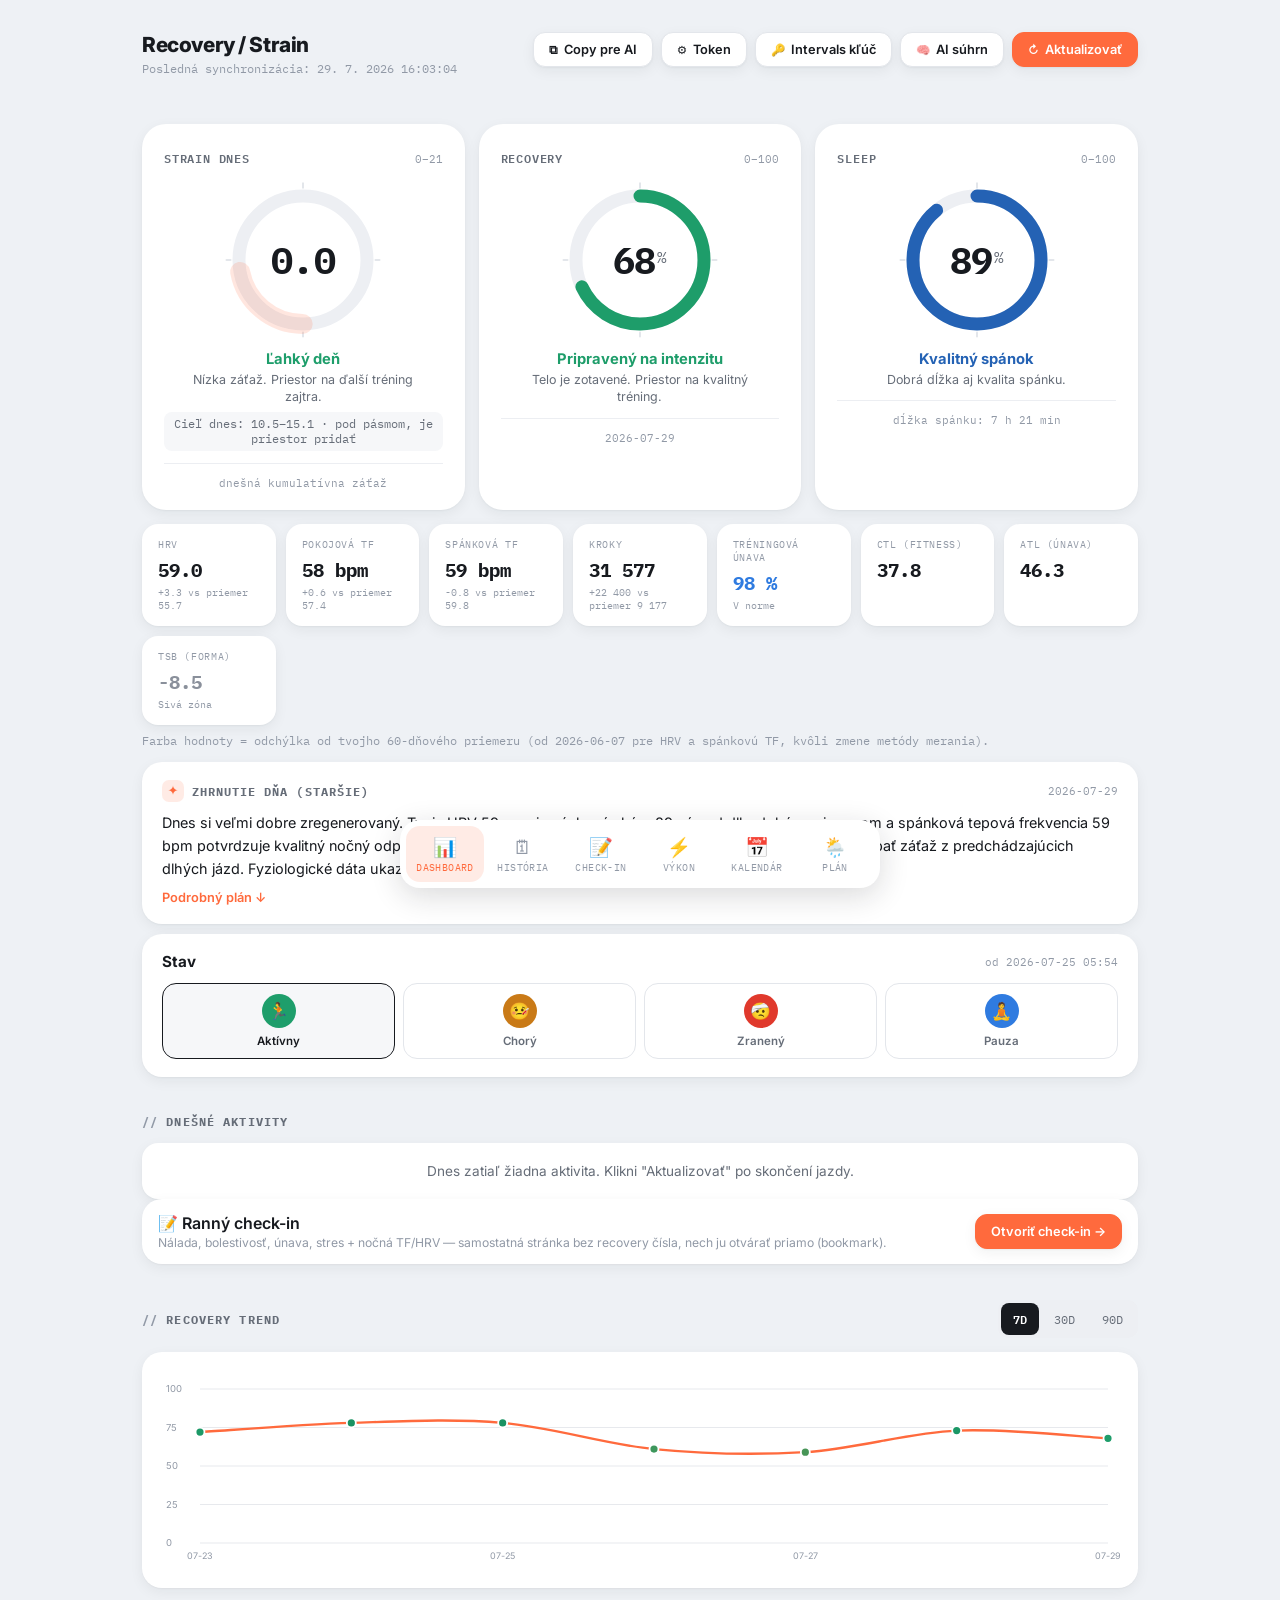
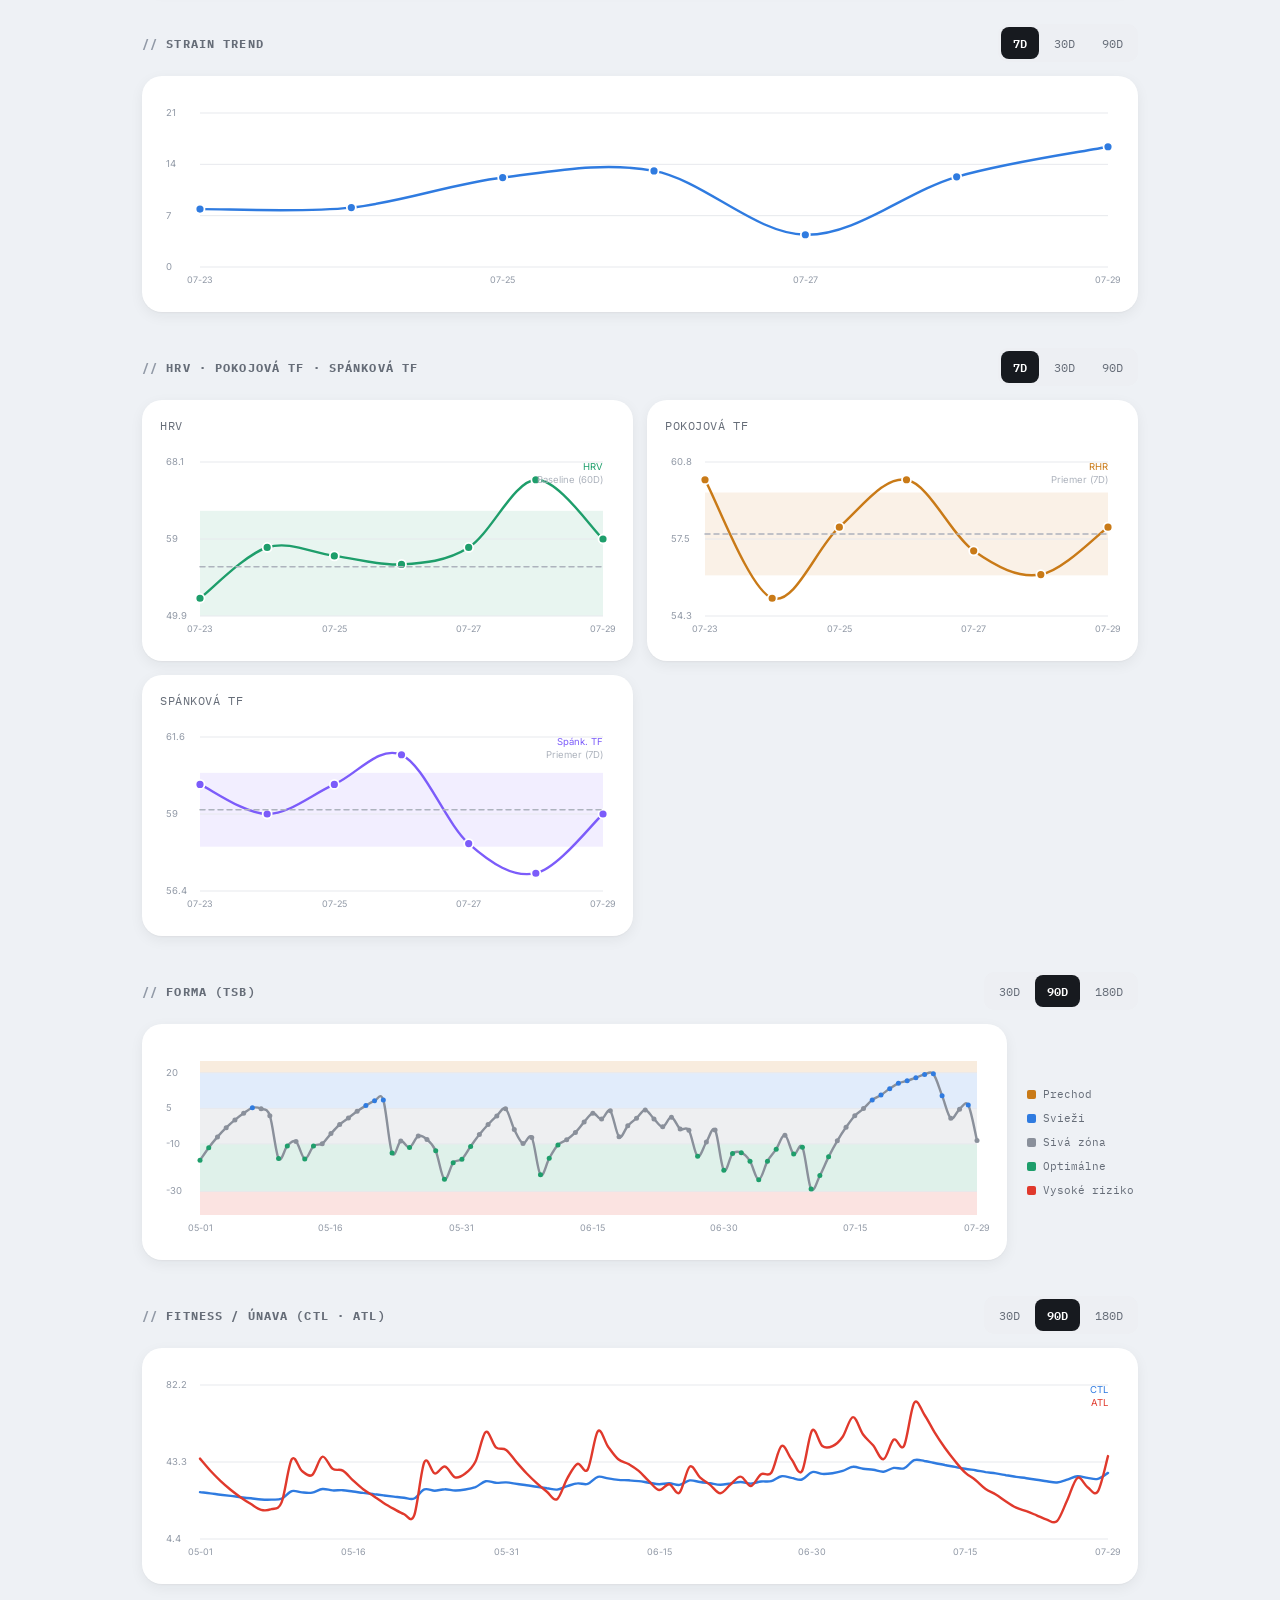
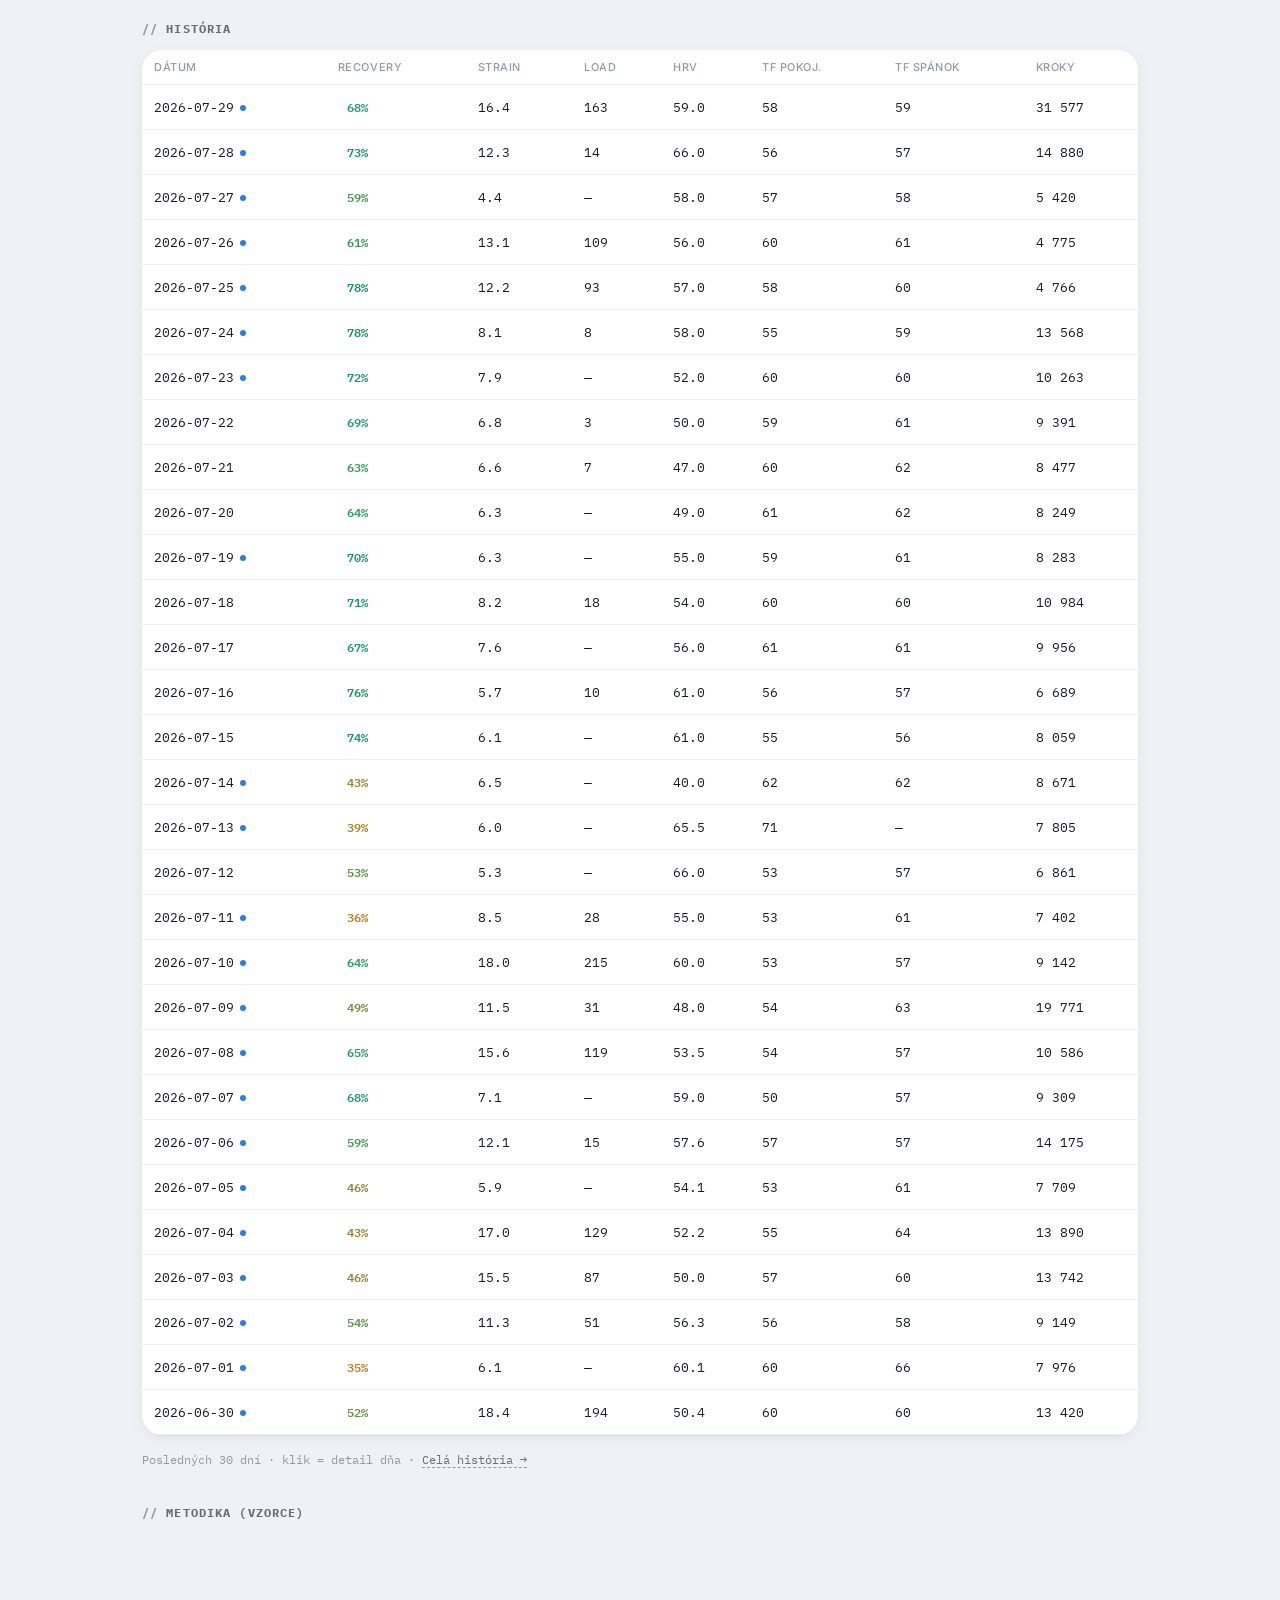
==== index.html @ 652d2eb9 "Add files via upload" ====
<!DOCTYPE html>
<html lang="sk">
<head>
<meta charset="UTF-8">
<meta name="viewport" content="width=device-width, initial-scale=1">
<title>Recovery / Strain — Adam</title>
<link rel="preconnect" href="https://fonts.googleapis.com">
<link rel="preconnect" href="https://fonts.gstatic.com" crossorigin>
<link href="https://fonts.googleapis.com/css2?family=IBM+Plex+Mono:wght@400;500;600;700&family=Inter:wght@400;500;600;700;800&display=swap" rel="stylesheet">
<link rel="stylesheet" href="style.css">
</head>
<body>
<div class="wrap">
  <div class="top-row">
    <div>
      <div class="brand">
        <h1>Recovery / Strain</h1>
      </div>
      <div class="sync-info" id="sync-info">načítavam…</div>
    </div>
    <div class="btn-group">
      <button class="btn" id="btn-copy-ai"><span class="btn-icon">⧉</span> Copy pre AI</button>
      <button class="btn" id="btn-token"><span class="btn-icon">⚙</span> Token</button>
      <button class="btn" id="btn-icu-key"><span class="btn-icon">🔑</span> Intervals kľúč</button>
      <button class="btn" id="btn-ai-summary"><span class="btn-icon">🧠</span> AI súhrn</button>
      <button class="btn primary" id="btn-refresh"><span class="btn-icon">↻</span> Aktualizovať</button>
    </div>
  </div>

  <div id="loading" class="loading">načítavam dáta…</div>
  <div class="err" id="err"></div>

  <div id="app" style="display:none;">
    <div class="ring-row">
      <div class="ring-card">
        <div class="ring-card-top">
          <span class="ring-card-label">Strain dnes</span>
          <span class="ring-card-scale">0–21</span>
        </div>
        <div class="ring-wrap">
          <svg id="gauge-strain" class="ring-svg"></svg>
          <div class="ring-center"><span class="ring-value" id="strain-val">—</span></div>
        </div>
        <div class="ring-verdict" id="strain-verdict"></div>
        <div class="ring-detail" id="strain-detail"></div>
        <div class="ring-target" id="strain-target"></div>
        <div class="ring-date">dnešná kumulatívna záťaž</div>
      </div>

      <div class="ring-card">
        <div class="ring-card-top">
          <span class="ring-card-label">Recovery</span>
          <span class="ring-card-scale">0–100</span>
        </div>
        <div class="ring-wrap">
          <svg id="gauge-recovery" class="ring-svg"></svg>
          <div class="ring-center"><div class="ring-number"><span class="ring-value" id="recovery-pct">—</span><span class="ring-unit">%</span></div></div>
        </div>
        <div class="ring-verdict" id="recovery-verdict"></div>
        <div class="ring-detail" id="recovery-detail"></div>
        <div class="ring-date" id="recovery-date"></div>
      </div>

      <div class="ring-card">
        <div class="ring-card-top">
          <span class="ring-card-label">Sleep</span>
          <span class="ring-card-scale">0–100</span>
        </div>
        <div class="ring-wrap">
          <svg id="gauge-sleep" class="ring-svg"></svg>
          <div class="ring-center"><div class="ring-number"><span class="ring-value" id="sleep-pct">—</span><span class="ring-unit">%</span></div></div>
        </div>
        <div class="ring-verdict" id="sleep-verdict"></div>
        <div class="ring-detail" id="sleep-detail"></div>
        <div class="ring-date" id="sleep-date"></div>
      </div>
    </div>

    <div class="metrics-row" id="metrics-row"></div>
    <div class="history-count" id="baseline-note">Farba hodnoty = odchýlka od tvojho 60-dňového priemeru (od {NEW_METHOD_CUTOFF} pre HRV a spánkovú TF, kvôli zmene metódy merania).</div>

    <div class="status-banner" id="status-banner" style="display:none;"></div>

    <div class="ai-card" id="ai-card">
      <div class="ai-card-head">
        <span class="ai-card-icon">✦</span>
        <span class="ai-card-title" id="ai-card-title">Zhrnutie dňa</span>
        <span class="ai-card-date" id="ai-card-date"></span>
      </div>
      <div class="ai-card-text" id="ai-card-text">Zatiaľ nevygenerované. Klikni "🧠 AI súhrn" hore, alebo počkaj na ranný cron beh.</div>
      <button class="ai-plan-toggle" id="ai-plan-toggle" style="display:none;">Podrobný plán ↓</button>
      <div class="ai-plan-text" id="ai-plan-text" style="display:none;"></div>
    </div>

    <div class="status-card">
      <div class="status-card-head">
        <span class="status-card-title">Stav</span>
        <span class="status-card-note" id="status-card-note"></span>
      </div>
      <div class="status-options">
        <button class="status-opt" data-status="active"><span class="status-opt-icon" style="background:var(--good);">🏃</span><span class="status-opt-label">Aktívny</span></button>
        <button class="status-opt" data-status="sick"><span class="status-opt-icon" style="background:var(--warn);">🤒</span><span class="status-opt-label">Chorý</span></button>
        <button class="status-opt" data-status="injured"><span class="status-opt-icon" style="background:var(--bad);">🤕</span><span class="status-opt-label">Zranený</span></button>
        <button class="status-opt" data-status="break"><span class="status-opt-icon" style="background:var(--data);">🧘</span><span class="status-opt-label">Pauza</span></button>
      </div>
    </div>

    <div class="section-head">
      <div class="section-title">Dnešné aktivity</div>
    </div>
    <div class="activity-list" id="activity-list"></div>

    <div class="chart-card" style="padding:14px 16px;display:flex;align-items:center;justify-content:space-between;gap:10px;flex-wrap:wrap;">
      <div>
        <div style="font-weight:600;margin-bottom:2px;">📝 Ranný check-in</div>
        <div style="color:var(--text-faint);font-size:0.76rem;">Nálada, bolestivosť, únava, stres + nočná TF/HRV — samostatná stránka bez recovery čísla, nech ju otvárať priamo (bookmark).</div>
      </div>
      <a class="btn primary" href="checkin.html">Otvoriť check-in →</a>
    </div>

    <div class="section-head">
      <div class="section-title">Recovery trend</div>
      <div class="chart-tabs">
        <button class="tab-btn active" data-chart="recovery" data-range="7">7D</button>
        <button class="tab-btn" data-chart="recovery" data-range="30">30D</button>
        <button class="tab-btn" data-chart="recovery" data-range="90">90D</button>
      </div>
    </div>
    <div class="chart-card"><svg id="chart-recovery"></svg></div>

    <div class="section-head">
      <div class="section-title">Strain trend</div>
      <div class="chart-tabs">
        <button class="tab-btn active" data-chart="strain" data-range="7">7D</button>
        <button class="tab-btn" data-chart="strain" data-range="30">30D</button>
        <button class="tab-btn" data-chart="strain" data-range="90">90D</button>
      </div>
    </div>
    <div class="chart-card"><svg id="chart-strain"></svg></div>

    <div class="section-head">
      <div class="section-title">HRV · pokojová TF · spánková TF</div>
      <div class="chart-tabs">
        <button class="tab-btn active" data-chart="physio" data-range="7">7D</button>
        <button class="tab-btn" data-chart="physio" data-range="30">30D</button>
        <button class="tab-btn" data-chart="physio" data-range="90">90D</button>
      </div>
    </div>
    <div class="chart-grid">
      <div class="chart-card"><div class="chart-card-title">HRV</div><svg id="chart-hrv"></svg></div>
      <div class="chart-card"><div class="chart-card-title">Pokojová TF</div><svg id="chart-rhr"></svg></div>
      <div class="chart-card"><div class="chart-card-title">Spánková TF</div><svg id="chart-sleephr"></svg></div>
    </div>

    <div class="section-head">
      <div class="section-title">Forma (TSB)</div>
      <div class="chart-tabs">
        <button class="tab-btn" data-chart="forma" data-range="30">30D</button>
        <button class="tab-btn active" data-chart="forma" data-range="90">90D</button>
        <button class="tab-btn" data-chart="forma" data-range="180">180D</button>
      </div>
    </div>
    <div class="chart-with-legend">
      <div class="chart-card"><svg id="chart-forma"></svg></div>
      <div class="forma-legend" id="forma-legend"></div>
    </div>

    <div class="section-head">
      <div class="section-title">Fitness / Únava (CTL · ATL)</div>
      <div class="chart-tabs">
        <button class="tab-btn" data-chart="load" data-range="30">30D</button>
        <button class="tab-btn active" data-chart="load" data-range="90">90D</button>
        <button class="tab-btn" data-chart="load" data-range="180">180D</button>
      </div>
    </div>
    <div class="chart-card"><svg id="chart-load"></svg></div>

    <div class="section-head"><div class="section-title">História</div></div>
    <div class="chart-card" style="padding:0; overflow-x:auto;">
      <div class="table-scroll"><table id="history-table"></table></div>
    </div>
    <div id="history-note" style="color:var(--text-faint);font-size:0.72rem;font-family:var(--mono);margin-top:8px;">
      Posledných 30 dní · klik = detail dňa · <a class="nav-link" href="history.html">Celá história →</a>
    </div>

    <details class="methodology-wrap">
      <summary class="section-title" style="cursor:pointer;display:inline-block;margin:36px 0 14px;">Metodika (vzorce)</summary>
      <div class="methodology">
        <div class="m-block"><b>Recovery</b> — 60&nbsp;% fyziológia (HRV 30 · spánk. TF 15 · pokoj. TF 10 · spánok 5, z-skóre voči 60D priemeru) + 40&nbsp;% tréningová únava. Stred stupnice ≈ 63&nbsp;%.</div>
        <div class="m-block"><b>Tréningová únava</b> — Fatigue Score (Load posledných 14&nbsp;dní, T-1 a staršie, decay 0,70×/deň, Load<sup>1,12</sup>) ÷ kapacita (z CTL T-1). Stred pomeru = 1,0. Bez vlastného grafu, len vstup do Recovery.</div>
        <div class="m-block"><b>Strain 0–21</b> — ak existuje CSV tepu (data/heart_rate_raw/): celodenný Banister TRIMP z minútového tepu (pod 143 bpm plochá sadzba, nad 143 bpm exponenciála), log škála. Bez CSV (staršie dni): Intervals.icu Load + kroky.</div>
        <div class="m-block" style="color:var(--text-faint);font-size:0.76rem;">HR-based Strain (heart-strain.js): HRrest 60 · HRmax 200 · hranica Z1/Z2 143 bpm · TRIMP b=1,92 · SUBZONE_RATE 0,045/min. Vzorce/konštanty pozri priamo v súbore.</div>
        <div class="m-block"><b>Cieľové pásmo Strain</b> — stred <code>2,5 + (Recovery/100)×15 + clamp((CTL−35)×0,045; −1,5; +1,5)</code>, orezané na 1,5–19,5, šírka ±2,3.</div>
        <div class="m-block"><b>Sleep 0–100</b> — Intervals.icu sleepScore.</div>
        <div class="m-block"><b>Forma (TSB)</b> — dnešné CTL−ATL. Zóny: &gt;20 prechod · 5–20 svieži · −10–5 sivá · −30–−10 optimálne · &lt;−30 riziko.</div>
        <div class="m-block" style="color:var(--text-faint);font-size:0.76rem;">HR zóny (Z1–Z5) sú len info v detaile aktivity, do Strain nevstupujú.</div>
      </div>
    </details>
  </div>
</div>


<div class="modal-backdrop" id="token-modal">
  <div class="modal">
    <h3>GitHub token</h3>
    <p>
      Fine-grained token, prístup len na tento repozitár, oprávnenie <b>Contents: Read and write</b>.
      GitHub → Settings → Developer settings → Fine-grained tokens. Ukladá sa len lokálne v prehliadači.
    </p>
    <input type="password" id="token-input" placeholder="github_pat_xxxxxxxx">
    <div class="modal-actions">
      <button class="cancel" id="token-cancel">Zrušiť</button>
      <button class="save" id="token-save">Uložiť</button>
    </div>
  </div>
</div>

<div class="modal-backdrop" id="icu-key-modal">
  <div class="modal">
    <h3>Intervals.icu API key</h3>
    <p>Nájdeš na intervals.icu → Settings → Developer Settings. Ukladá sa len v tomto prehliadači.</p>
    <input type="password" id="icu-key-input" placeholder="tvoj Intervals.icu API key">
    <div class="modal-actions">
      <button class="cancel" id="icu-key-cancel">Zrušiť</button>
      <button class="save" id="icu-key-save">Uložiť</button>
    </div>
  </div>
</div>

<div class="modal-backdrop" id="day-modal">
  <div class="modal" id="day-modal-content" style="max-width:520px;max-height:80vh;overflow-y:auto;">
    <!-- vyplnene dynamicky cez JS -->
  </div>
</div>

<div class="modal-backdrop" id="activity-modal">
  <div class="modal" id="activity-modal-content" style="max-width:480px;max-height:80vh;overflow-y:auto;">
    <!-- vyplnene dynamicky cez JS -->
  </div>
</div>

<nav class="bottom-nav">
  <a href="index.html" class="active"><span class="bn-icon">📊</span>Dashboard</a>
  <a href="history.html"><span class="bn-icon">🗓</span>História</a>
  <a href="checkin.html"><span class="bn-icon">📝</span>Check-in</a>
  <a href="power.html"><span class="bn-icon">⚡</span>Výkon</a>
  <a href="calendar.html"><span class="bn-icon">📅</span>Kalendár</a>
  <a href="plan.html"><span class="bn-icon">🌦️</span>Plán</a>
</nav>

<script src="app-common.js"></script>
<script>
const REPO_OWNER = 'xsklencik';
const REPO_NAME = 'recovery';
const WORKFLOW_FILE = 'sync.yml';
const AI_WORKFLOW_FILE = 'ai-summary.yml';

document.getElementById('baseline-note').textContent =
  'Farba hodnoty = odchýlka od tvojho 60-dňového priemeru (od ' + NEW_METHOD_CUTOFF + ' pre HRV a spánkovú TF, kvôli zmene metódy merania).';

// ---------- GitHub token modal ----------
function getToken(){ return localStorage.getItem('gh_pat') || ''; }
function setToken(t){ localStorage.setItem('gh_pat', t); }

document.getElementById('btn-token').addEventListener('click', ()=>{
  document.getElementById('token-input').value = getToken();
  document.getElementById('token-modal').classList.add('show');
});
document.getElementById('token-cancel').addEventListener('click', ()=>{
  document.getElementById('token-modal').classList.remove('show');
});
document.getElementById('token-save').addEventListener('click', ()=>{
  setToken(document.getElementById('token-input').value.trim());
  document.getElementById('token-modal').classList.remove('show');
});

// ---------- Intervals.icu API key modal ----------
document.getElementById('btn-icu-key').addEventListener('click', ()=>{
  document.getElementById('icu-key-input').value = getIcuApiKey();
  document.getElementById('icu-key-modal').classList.add('show');
});
document.getElementById('icu-key-cancel').addEventListener('click', ()=>{
  document.getElementById('icu-key-modal').classList.remove('show');
});
document.getElementById('icu-key-save').addEventListener('click', ()=>{
  setIcuApiKey(document.getElementById('icu-key-input').value.trim());
  document.getElementById('icu-key-modal').classList.remove('show');
});

// ---------- Zápis nočnej TF / HRV(SDNN) / ranného check-inu ----------
// presunuté na samostatnú stránku checkin.html (pozri tlačidlo "Otvoriť check-in →" hore)

// ---------- Copy pre AI: zostaví kompletný kontext (7 dní + komentáre + odchýlky od baseline + fitness) ----------
function buildAiContext(){
  if(ALL_RESULTS.length===0) return 'Dáta ešte nie sú načítané.';

  const last7 = ALL_RESULTS.slice(-7);
  const today = ALL_RESULTS[ALL_RESULTS.length-1];

  function deviation(field, baselineKey){
    const bl = LATEST_BASELINE[baselineKey || field];
    if(!bl || today[field]==null) return null;
    const diff = today[field] - bl.mean;
    const z = diff / bl.std;
    return {mean: bl.mean, value: today[field], diff, z};
  }

  const lines = [];
  lines.push('# Kontext pre AI trénera — cyklistika');
  lines.push('');
  lines.push(`Dátum: ${today.date}`);
  lines.push('');

  lines.push('## Dnešný stav');
  lines.push(`- Mnou vypocitane Recovery: ${today.recovery!=null?today.recovery+'%':'—'} (${today.recovery!=null?verdictFor(today).label:'bez dát'})`);
  const todayTsbZone = today.tsb!=null ? formaZoneFor(today.tsb) : null;
  lines.push(`- CTL (Fitness): ${fmt(today.ctl,1)} · ATL (Únava): ${fmt(today.atl,1)} · TSB (Forma): ${today.tsb!=null?today.tsb.toFixed(1):'—'}${todayTsbZone?' ('+todayTsbZone.label+')':''}`);
  if(today.comments) lines.push(`- Komentár k dnešku: "${today.comments}"`);
  lines.push('');

  lines.push('## Odchýlky od 60-dňového baseline (dnes)');
  const hrvDev = deviation('hrv');
  const rhrDev = deviation('restingHR');
  const sleepHrDev = deviation('avgSleepingHR');
  if(hrvDev) lines.push(`- HRV: ${hrvDev.value.toFixed(1)} vs. baseline ${hrvDev.mean.toFixed(1)} (${hrvDev.diff>=0?'+':''}${hrvDev.diff.toFixed(1)}, z=${hrvDev.z.toFixed(2)})`);
  if(rhrDev) lines.push(`- Pokojová TF: ${Math.round(rhrDev.value)} vs. baseline ${rhrDev.mean.toFixed(1)} (${rhrDev.diff>=0?'+':''}${rhrDev.diff.toFixed(1)}, z=${rhrDev.z.toFixed(2)})`);
  if(sleepHrDev) lines.push(`- Spánková TF: ${Math.round(sleepHrDev.value)} vs. baseline ${sleepHrDev.mean.toFixed(1)} (${sleepHrDev.diff>=0?'+':''}${sleepHrDev.diff.toFixed(1)}, z=${sleepHrDev.z.toFixed(2)})`);
  if(!hrvDev && !rhrDev && !sleepHrDev) lines.push('- Nedostatok dát na výpočet odchýlok.');
  lines.push('');

  lines.push('## Posledných 7 dní — Recovery / Strain / HRV / RHR / komentár k dňu');
  last7.forEach(r=>{
    const s = STRAIN_BY_DATE.get(r.date);
    const commentPart = r.comments ? `, komentár: "${r.comments}"` : '';
    lines.push(`- ${r.date}: recovery ${r.recovery!=null?r.recovery+'%':'—'}, strain ${s!=null?s.toFixed(1):'0.0'}, HRV ${fmt(r.hrv,1)}, RHR ${fmt(r.restingHR,0)}, kroky ${r.steps!=null?r.steps:'—'}${commentPart}`);
  });
  lines.push('');

  lines.push('## Aktivity za posledných 7 dní');
  const sevenDaysAgo = last7[0].date;
  const recentActivities = ALL_ACTIVITIES.filter(a => a.date >= sevenDaysAgo);
  if(recentActivities.length===0){
    lines.push('- Žiadne zaznamenané aktivity.');
  } else {
    recentActivities.forEach(a=>{
      const mins = a.moving_time ? Math.round(a.moving_time/60) : null;
      const km = a.distance ? (a.distance/1000).toFixed(1) : null;
      const tags = parseTags(a.name, a.comments);
      lines.push(`- ${a.date} "${a.name||a.type}"${mins!=null?', '+mins+' min':''}${km?', '+km+' km':''}${a.icu_training_load!=null?', load '+Math.round(a.icu_training_load):''}${tags.length?', tagy: '+tags.join('/'):''}`);
    });
  }
  lines.push('');
  lines.push('---');
  lines.push('Na základe vyššie uvedených dát mi poraď, ako naplánovať najbližší tréning.');

  return lines.join('\n');
}

document.getElementById('btn-copy-ai').addEventListener('click', async ()=>{
  const btn = document.getElementById('btn-copy-ai');
  const text = buildAiContext();
  try{
    await navigator.clipboard.writeText(text);
    const original = btn.innerHTML;
    btn.innerHTML = '<span class="btn-icon">✓</span> Skopírované';
    setTimeout(()=>{ btn.innerHTML = original; }, 2000);
  }catch(e){
    const textarea = document.createElement('textarea');
    textarea.value = text;
    textarea.style.position = 'fixed';
    textarea.style.opacity = '0';
    document.body.appendChild(textarea);
    textarea.select();
    document.execCommand('copy');
    document.body.removeChild(textarea);
    const original = btn.innerHTML;
    btn.innerHTML = '<span class="btn-icon">✓</span> Skopírované';
    setTimeout(()=>{ btn.innerHTML = original; }, 2000);
  }
});

// ---------- Refresh button: trigger workflow_dispatch, poll, reload ----------
document.getElementById('btn-refresh').addEventListener('click', async ()=>{
  const btn = document.getElementById('btn-refresh');
  const token = getToken();
  if(!token){
    document.getElementById('token-modal').classList.add('show');
    return;
  }
  btn.disabled = true;
  btn.textContent = '⏳ Spúšťam sync…';
  document.getElementById('err').textContent = '';
  try{
    const dispatchRes = await fetch(
      `https://api.github.com/repos/${REPO_OWNER}/${REPO_NAME}/actions/workflows/${WORKFLOW_FILE}/dispatches`,
      {
        method: 'POST',
        headers: {
          'Authorization': `Bearer ${token}`,
          'Accept': 'application/vnd.github+json',
          'X-GitHub-Api-Version': '2022-11-28',
        },
        body: JSON.stringify({ ref: 'main', inputs: { days: '3' } }),
      }
    );
    if(!dispatchRes.ok){
      const txt = await dispatchRes.text();
      throw new Error(`GitHub API ${dispatchRes.status}: ${txt.slice(0,200)}`);
    }
    btn.textContent = '⏳ Čakám na dokončenie…';
    const before = await loadJson(SYNC_URL);
    const beforeTs = before && before.lastSync ? before.lastSync : null;
    let done = false;
    // GitHub Actions vie čakať v queue aj desiatky sekúnd pred štartom, plus sync.js beh
    // (Intervals.icu + git commit) + GitHub Pages potrebuje po pushi ešte prebuildnúť/rozšíriť
    // statický súbor, kým ho tento fetch reálne uvidí. 75 s bolo príliš málo - reálne to vie
    // trvať 2-4 min. Polling teraz beží až 4 minúty (30x po 8s).
    for(let i=0;i<30;i++){
      await new Promise(r=>setTimeout(r, 8000));
      const check = await loadJson(SYNC_URL);
      if(check && check.lastSync && check.lastSync !== beforeTs){
        done = true;
        break;
      }
      btn.textContent = `⏳ Čakám na dokončenie… (${(i+1)*8}s)`;
    }
    if(done){
      btn.textContent = '✅ Hotovo, načítavam…';
      await main();
    } else {
      btn.textContent = '⚠️ Ešte to beží, skús o minútu obnoviť stránku';
      setTimeout(()=>{ btn.textContent='🔄 Aktualizovať'; }, 6000);
    }
  }catch(err){
    document.getElementById('err').textContent = 'Chyba pri spúšťaní syncu: ' + err.message;
    btn.textContent = '🔄 Aktualizovať';
  }finally{
    btn.disabled = false;
    if(btn.textContent.includes('Hotovo')) btn.textContent = '🔄 Aktualizovať';
  }
});

// ---------- AI súhrn tlačidlo: rovnaký princíp ako refresh, len s force_ai:'true' ----------
// (sync.js bez tohto vynútenia AI súhrn cez deň už len raz vygeneruje a potom preskakuje,
// pozri NAVOD.md - toto tlačidlo je práve na to obísť pri manuálnom kliku).
// ---------- AI súhrn tlačidlo: teraz spúšťa SAMOSTATNÝ workflow (ai-summary.yml), nie celý sync.
// Rýchlejšie (nerobí Intervals.icu sync, len číta už-commitnuté dáta) a nezávislé od toho, ako
// často beží bežný sync. force:'true' obchádza "už dnes vygenerované" kontrolu v ai-summary.js.
document.getElementById('btn-ai-summary').addEventListener('click', async ()=>{
  const btn = document.getElementById('btn-ai-summary');
  const token = getToken();
  if(!token){
    document.getElementById('token-modal').classList.add('show');
    return;
  }
  const cardTitle = document.getElementById('ai-card-title');
  const cardDate = document.getElementById('ai-card-date');
  const cardText = document.getElementById('ai-card-text');
  btn.disabled = true;
  btn.textContent = '⏳ Generujem…';
  document.getElementById('err').textContent = '';
  cardTitle.textContent = 'Zhrnutie dňa';
  cardDate.textContent = '';
  cardText.textContent = '⏳ Spúšťam GitHub Actions beh…';
  try{
    const dispatchRes = await fetch(
      `https://api.github.com/repos/${REPO_OWNER}/${REPO_NAME}/actions/workflows/${AI_WORKFLOW_FILE}/dispatches`,
      {
        method: 'POST',
        headers: {
          'Authorization': `Bearer ${token}`,
          'Accept': 'application/vnd.github+json',
          'X-GitHub-Api-Version': '2022-11-28',
        },
        body: JSON.stringify({ ref: 'main', inputs: { force: 'true' } }),
      }
    );
    if(!dispatchRes.ok){
      const txt = await dispatchRes.text();
      throw new Error(`GitHub API ${dispatchRes.status}: ${txt.slice(0,200)}`);
    }
    // Beh je odoslaný - odtiaľto je vidieť priebeh PRIAMO v karte nižšie (nielen v texte tlačidla),
    // aby bolo jasné, že sa niečo deje, aj keby si medzitým odišiel od telefónu a vrátil sa neskôr.
    const before = await loadJson(AI_SUMMARY_URL);
    const beforeTs = before && before.generatedAt ? before.generatedAt : null;
    let done = false;
    // GitHub Actions queue + celý sync.js beh (nie len Gemini) + GitHub Pages propagácia po
    // pushi vie spolu trvať 2-4 min, nie len pár sekúnd - preto 30x po 8s (4 min).
    for(let i=0;i<30;i++){
      const elapsed = (i+1)*8;
      cardText.textContent = `⏳ Beh prebieha na GitHube (queue + sync + Gemini + GitHub Pages)… ${elapsed}s. Toto okno môžeš zavrieť, beh doběhne aj bez neho - stačí sa neskôr vrátiť a obnoviť stránku.`;
      btn.textContent = `⏳ ${elapsed}s…`;
      await new Promise(r=>setTimeout(r, 8000));
      const check = await loadJson(AI_SUMMARY_URL);
      if(check && check.generatedAt && check.generatedAt !== beforeTs){
        done = true;
        break;
      }
    }
    if(done){
      btn.textContent = '✅ Hotovo';
      await main();
      setTimeout(()=>{ btn.textContent='🧠 AI súhrn'; }, 2500);
    } else {
      btn.textContent = '🧠 AI súhrn';
      cardText.textContent = '⚠️ Súhrn sa po 4 min. neobjavil. GitHub → Actions → "sync.yml": chýba nový beh → skús Token (možno vypršal); beh existuje → pozri log "AI súhrn" pre presnú chybu.';
    }
  }catch(err){
    document.getElementById('err').textContent = 'Chyba pri generovaní AI súhrnu: ' + err.message;
    cardText.textContent = '⚠️ Chyba pri spúšťaní: ' + err.message;
    btn.textContent = '🧠 AI súhrn';
  }finally{
    btn.disabled = false;
  }
});

// ---------- Stav (Activity Status): zapisuje sa PRIAMO z prehliadača cez GitHub Contents API,
// bez potreby GitHub Actions behu - je to len jeden malý JSON súbor, žiadny sync netreba.
// sync.js si data/status.json pri ďalšom behu prečíta a pridá ako kontext do AI promptu. ----------
const STATUS_URL = 'data/status.json';

async function saveActivityStatus(status, token){
  const apiPath = 'data/status.json';
  const apiUrl = `https://api.github.com/repos/${REPO_OWNER}/${REPO_NAME}/contents/${apiPath}`;
  let sha = null;
  const getRes = await fetch(apiUrl + '?t=' + Date.now(), {
    headers: { 'Authorization': `Bearer ${token}`, 'Accept': 'application/vnd.github+json' },
  });
  if(getRes.ok){ const j = await getRes.json(); sha = j.sha; }
  const content = JSON.stringify({ status, updatedAt: new Date().toISOString() }, null, 1);
  const b64 = btoa(unescape(encodeURIComponent(content)));
  const putRes = await fetch(apiUrl, {
    method: 'PUT',
    headers: {
      'Authorization': `Bearer ${token}`, 'Accept': 'application/vnd.github+json',
      'X-GitHub-Api-Version': '2022-11-28',
    },
    body: JSON.stringify({ message: `Update activity status: ${status}`, content: b64, sha: sha || undefined, branch: 'main' }),
  });
  if(!putRes.ok){
    const txt = await putRes.text();
    throw new Error(`GitHub API ${putRes.status}: ${txt.slice(0,150)}`);
  }
}

function renderActivityStatus(s){
  const status = (s && s.status) || 'active';
  document.querySelectorAll('.status-opt').forEach(btn=>{
    btn.classList.toggle('active', btn.dataset.status === status);
  });
  const note = document.getElementById('status-card-note');
  note.textContent = (s && s.updatedAt) ? ('od ' + s.updatedAt.slice(0,16).replace('T',' ')) : 'predvolené';

  // Viditeľný banner pri hornej časti stránky, nielen skrytý kontext pre AI - "stav" má takto
  // reálny efekt na to, čo vidno na dashboarde, nielen na to, čo si AI text napíše.
  const banner = document.getElementById('status-banner');
  const bannerText = {
    sick: '🤒 Nastavený stav: Chorý' + (s && s.updatedAt ? ' (od ' + s.updatedAt.slice(0,10) + ')' : ''),
    injured: '🤕 Nastavený stav: Zranený' + (s && s.updatedAt ? ' (od ' + s.updatedAt.slice(0,10) + ')' : ''),
    break: '🧘 Nastavený stav: Pauza' + (s && s.updatedAt ? ' (od ' + s.updatedAt.slice(0,10) + ')' : ''),
  };
  if(bannerText[status]){
    banner.className = 'status-banner ' + status;
    banner.textContent = bannerText[status];
    banner.style.display = 'flex';
  } else {
    banner.style.display = 'none';
  }
}

document.querySelectorAll('.status-opt').forEach(btn=>{
  btn.addEventListener('click', async ()=>{
    const token = getToken();
    if(!token){
      document.getElementById('token-modal').classList.add('show');
      return;
    }
    const status = btn.dataset.status;
    document.querySelectorAll('.status-opt').forEach(b=>b.classList.remove('active'));
    btn.classList.add('active');
    const note = document.getElementById('status-card-note');
    note.textContent = 'ukladám…';
    try{
      await saveActivityStatus(status, token);
      note.textContent = 'uložené ✓';
    }catch(e){
      note.textContent = '⚠️ ' + e.message;
    }
  });
});

loadJson(STATUS_URL).then(renderActivityStatus);

// ---------- Main ----------
let ALL_RESULTS = [];
let ALL_ACTIVITIES = [];
let STRAIN_BY_DATE = new Map();
let LATEST_BASELINE = {};
let STEPS_BASELINE_BY_DATE = new Map();
let NOTES_BY_DATE_D = new Map(); // data/day_notes.json — zdieľané s Kalendárom/Históriou, pozri app-common.js

async function main(){
  const [history, daily, sync, actHistory, actDaily, aiSummary, dayNotes, hrStrainByDate] = await Promise.all([
    loadJson(HISTORY_URL), loadJson(DAILY_URL), loadJson(SYNC_URL),
    loadJson(ACT_HISTORY_URL), loadJson(ACT_DAILY_URL), loadJson(AI_SUMMARY_URL),
    loadJson(DAY_NOTES_URL), loadHrStrainMap()
  ]);

  if(!history && !daily){
    document.getElementById('loading').style.display='none';
    document.getElementById('err').textContent = 'Nepodarilo sa načítať dáta. Skontroluj či existujú súbory v data/.';
    return;
  }

  let recs = mergeById(history, daily);
  recs.sort((a,b)=> a.date < b.date ? -1 : 1);

  let activities = mergeById(actHistory, actDaily);
  activities.sort((a,b)=> (a.start_date_local||a.date) < (b.start_date_local||b.date) ? -1 : 1);
  ALL_ACTIVITIES = activities;
  NOTES_BY_DATE_D = new Map((dayNotes||[]).map(n=>[n.date, n]));

  if(sync && sync.lastSync){
    const d = new Date(sync.lastSync);
    document.getElementById('sync-info').textContent = 'Posledná synchronizácia: ' + d.toLocaleString('sk-SK');
  } else {
    document.getElementById('sync-info').textContent = 'Zatiaľ žiadny sync.';
  }

  document.getElementById('loading').style.display='none';

  const {results, strainByDate, latestBaseline, stepsBaselineByDate} = computeResults(recs, activities, hrStrainByDate);
  STRAIN_BY_DATE = strainByDate;
  LATEST_BASELINE = latestBaseline;
  STEPS_BASELINE_BY_DATE = stepsBaselineByDate;
  render(results, activities, aiSummary);
}

// AI súhrn dňa (Gemini, generovaný v sync.js) - textContent (nie innerHTML), takže nepotrebuje
// escapovanie. Karta je VŽDY viditeľná (predtým sa pri chýbajúcich dátach skrývala úplne, čo
// vyzeralo ako "nič sa nedeje" a nedalo sa poznať, či AI súhrn vôbec bol/nebol vygenerovaný) -
// namiesto skrývania teraz ukazuje jasný stav: nič zatiaľ / staršie / dnešné.
function renderAiSummary(aiSummary, todayDate){
  const title = document.getElementById('ai-card-title');
  const date = document.getElementById('ai-card-date');
  const text = document.getElementById('ai-card-text');
  const planToggle = document.getElementById('ai-plan-toggle');
  const planText = document.getElementById('ai-plan-text');
  if(!aiSummary || !aiSummary.summary){
    title.textContent = 'Zhrnutie dňa';
    date.textContent = '';
    text.textContent = 'Zatiaľ nevygenerované. Klikni "🧠 AI súhrn" alebo počkaj na ranný beh. Pretrváva → over GEMINI_API_KEY a log v GitHub Actions.';
    planToggle.style.display = 'none';
    planText.style.display = 'none';
    return;
  }
  const isStale = aiSummary.date !== todayDate;
  title.textContent = isStale ? 'Zhrnutie dňa (staršie)' : 'Zhrnutie dňa';
  date.textContent = aiSummary.date;
  text.textContent = aiSummary.summary;
  if(aiSummary.plan){
    planToggle.style.display = 'inline';
    planToggle.textContent = 'Podrobný plán ↓';
    planText.style.display = 'none';
    planText.textContent = aiSummary.plan;
  } else {
    planToggle.style.display = 'none';
    planText.style.display = 'none';
  }
}
document.getElementById('ai-plan-toggle').addEventListener('click', ()=>{
  const planText = document.getElementById('ai-plan-text');
  const toggle = document.getElementById('ai-plan-toggle');
  const showing = planText.style.display !== 'none';
  planText.style.display = showing ? 'none' : 'block';
  toggle.textContent = showing ? 'Podrobný plán ↓' : 'Skryť plán ↑';
});

function render(results, activities, aiSummary){
  ALL_RESULTS = results;
  document.getElementById('app').style.display='block';

  const withScore = results.filter(r=>r.recovery!==null);
  const today = withScore[withScore.length-1] || results[results.length-1];
  const v = verdictFor(today);

  document.getElementById('recovery-date').textContent = today.date;
  document.getElementById('recovery-verdict').textContent = v.label;
  document.getElementById('recovery-verdict').style.color = v.color;
  document.getElementById('recovery-detail').textContent = v.detail;

  animateRingNumber(document.getElementById('recovery-pct'), today.recovery, 0);
  renderRingGauge('gauge-recovery', today.recovery, 0, 100, v.color);

  const todayDate = todayISO();
  renderAiSummary(aiSummary, todayDate);
  const todayStrain = STRAIN_BY_DATE.has(todayDate) ? STRAIN_BY_DATE.get(todayDate) : 0;
  const sv = strainVerdict(todayStrain);
  animateRingNumber(document.getElementById('strain-val'), todayStrain, 1);
  document.getElementById('strain-verdict').textContent = sv.label;
  document.getElementById('strain-verdict').style.color = sv.color;
  document.getElementById('strain-detail').textContent = sv.detail;

  // Cieľové pásmo strain podľa dnešného Recovery (+ CTL) — pozri computeStrainTarget().
  const strainTarget = today.recovery!=null ? computeStrainTarget(today.recovery, today.ctl) : null;
  const strainTargetEl = document.getElementById('strain-target');
  const targetNote = strainTargetNote(todayStrain, strainTarget);
  strainTargetEl.textContent = targetNote || '';
  strainTargetEl.style.display = targetNote ? 'block' : 'none';
  renderRingGauge('gauge-strain', todayStrain, 0, 21, sv.color, {
    target: strainTarget,
    targetColor: PALETTE.accent + '2a',
  });

  // Sleep prstenec (Intervals.icu sleepScore, 0–100) — rovnaký vizuál a princíp ako Recovery.
  const sleepV = sleepVerdict(today.sleepScore);
  animateRingNumber(document.getElementById('sleep-pct'), today.sleepScore, 0);
  document.getElementById('sleep-verdict').textContent = sleepV.label;
  document.getElementById('sleep-verdict').style.color = sleepV.color;
  document.getElementById('sleep-detail').textContent = sleepV.detail;
  document.getElementById('sleep-date').textContent = today.sleepSecs!=null ? `dĺžka spánku: ${fmtHM(today.sleepSecs)}` : today.date;
  renderRingGauge('gauge-sleep', today.sleepScore, 0, 100, sleepV.color);

  // ---- Bannery: farba = odchýlka od 60-dňového baseline ----
  function devInfo(value, bl, direction){
    if(value==null || !bl) return {color:null, sub:null};
    const diff = value - bl.mean;
    const z = diff/bl.std;
    const color = baselineColor(z, direction);
    const sign = diff>=0 ? '+' : '';
    return {color, sub: `${sign}${diff.toFixed(1)} vs priemer ${bl.mean.toFixed(1)}`};
  }
  const hrvDev = devInfo(today.hrv, LATEST_BASELINE.hrv, 1);
  const rhrDev = devInfo(today.restingHR, LATEST_BASELINE.restingHR, -1);
  const sleepHrDev = devInfo(today.avgSleepingHR, LATEST_BASELINE.avgSleepingHR, -1);
  const stepsBL = LATEST_BASELINE.steps;
  const stepsSub = (today.steps!=null && stepsBL) ?
    `${today.steps>=stepsBL.mean?'+':''}${Math.round(today.steps-stepsBL.mean).toLocaleString('sk-SK')} vs priemer ${Math.round(stepsBL.mean).toLocaleString('sk-SK')}` : null;
  const tsbZone = today.tsb!=null ? formaZoneFor(today.tsb) : null;
  const fatigueZone = today.fatigueRatio!=null ? fatigueRatioZoneFor(today.fatigueRatio) : null;

  const metricsRow = document.getElementById('metrics-row');
  metricsRow.innerHTML = '';
  const metrics = [
    {label:'HRV', val: fmt(today.hrv,1), color:hrvDev.color, sub:hrvDev.sub},
    {label:'Pokojová TF', val: fmt(today.restingHR,0,' bpm'), color:rhrDev.color, sub:rhrDev.sub},
    {label:'Spánková TF', val: fmt(today.avgSleepingHR,0,' bpm'), color:sleepHrDev.color, sub:sleepHrDev.sub},
    {label:'Kroky', val: today.steps!=null ? today.steps.toLocaleString('sk-SK') : '—', sub: stepsSub},
    {label:'Tréningová únava', val: today.fatigueRatio!=null ? Math.round(today.fatigueRatio*100)+' %' : '—', color: fatigueZone?fatigueZone.color:null, sub: fatigueZone?fatigueZone.label:null},
    {label:'CTL (Fitness)', val: fmt(today.ctl,1)},
    {label:'ATL (Únava)', val: fmt(today.atl,1)},
    {label:'TSB (Forma)', val: today.tsb!=null? today.tsb.toFixed(1): '—', color: tsbZone?tsbZone.color:null, sub: tsbZone?tsbZone.label:null},
  ];
  metrics.forEach(m=>{
    const div = document.createElement('div');
    div.className='metric';
    div.innerHTML = `<div class="metric-label">${m.label}</div><div class="metric-val" style="${m.color?'color:'+m.color+';':''}">${m.val}</div>${m.sub?`<div class="metric-sub">${m.sub}</div>`:''}`;
    metricsRow.appendChild(div);
  });

  renderActivityList(activities, todayDate);
  renderFormaLegend('forma-legend');

  function renderRecovery(range){
    drawChart('chart-recovery', results.slice(-range), [{field:'recovery', color:PALETTE.accent, label:'Recovery'}],
      {fixedMin:0, fixedMax:100, gridValues:[0,25,50,75,100], dotColorFn: pillColor,
       tooltipFormat:(f,v)=>v+'%'});
  }
  function renderStrain(range){
    drawChart('chart-strain', results.slice(-range), [{field:'strain', color:PALETTE.data, label:'Strain'}],
      {fixedMin:0, fixedMax:21, gridValues:[0,7,14,21],
       tooltipFormat:(f,v)=>v.toFixed(1)});
  }
  function renderForma(range){
    drawChart('chart-forma', results.slice(-range), [{field:'tsb', color:PALETTE.neutral, label:'TSB'}],
      {fixedMin:-40, fixedMax:25, gridValues:[20,5,-10,-30],
       dotColorFn: v => { const z = formaZoneFor(v); return z ? z.color : PALETTE.neutral; },
       bands: FORMA_ZONES.map(z=>({min: Math.max(z.min,-40), max: Math.min(z.max,25), color: hexToRgba(z.color, 0.14)})),
       tooltipFormat:(f,v)=>v.toFixed(1)});
  }
  function renderPhysio(range){
    // HRV prerušovaná čiara = FIXNÝ 60-dňový kĺzavý baseline (rovnaký, aký sa používa aj na
    // výpočet Recovery a v bannerových kartách) - NIE priemer za práve zobrazené obdobie. Predtým
    // pri 7D zobrazení ukazovala čiara len 7-dňový priemer, čo pri prepínaní rozsahu (7D/30D/90D)
    // "skákalo" a nedávalo poriadny referenčný bod. RHR a spánková TF nižšie zostávajú na priemere
    // za zobrazené obdobie (tam si to Adam nežiadal meniť).
    // Tieňované pásmo okolo = "normálny rozsah" (priemer ± 1 smerodajná odchýlka za rovnaké obdobie).
    const hrvData = results.filter(r => r.date >= NEW_METHOD_CUTOFF).slice(-range);
    const rhrVals = hrvData.map(r=>r.restingHR).filter(v=>v!=null && !isNaN(v));
    const sleepVals = hrvData.map(r=>r.avgSleepingHR).filter(v=>v!=null && !isNaN(v));
    const hrvBaseline = LATEST_BASELINE.hrv; // {mean, std} za posledných ~60 dní, počítané v computeResults()
    const hrvVals = hrvData.map(r=>r.hrv).filter(v=>v!=null && !isNaN(v));
    const hrvAvg = hrvBaseline ? hrvBaseline.mean : meanOf(hrvData, 'hrv');
    const hrvStd = hrvBaseline ? hrvBaseline.std : (hrvVals.length>1 ? stdev(hrvVals) : 0);
    const rhrAvg = meanOf(hrvData, 'restingHR'), rhrStd = rhrVals.length>1 ? stdev(rhrVals) : 0;
    const sleepAvg = meanOf(hrvData, 'avgSleepingHR'), sleepStd = sleepVals.length>1 ? stdev(sleepVals) : 0;
    const hrvDataWithAvg = hrvData.map(r=>({...r, hrvAvgLine: hrvAvg, rhrAvgLine: rhrAvg, sleepAvgLine: sleepAvg}));

    drawChart('chart-hrv', hrvDataWithAvg,
      [
        {field:'hrv', color:PALETTE.good, label:'HRV'},
        {field:'hrvAvgLine', color:PALETTE.avgLine, label:'Baseline (60D)', dash:true, hideDots:true, width:1.5, straight:true},
      ],
      {minAtZero:true, tooltipFormat:(f,v)=>v.toFixed(1),
       bands: hrvStd>0 ? [{min:hrvAvg-hrvStd, max:hrvAvg+hrvStd, color:hexToRgba(PALETTE.good,0.10)}] : []});
    drawChart('chart-rhr', hrvDataWithAvg,
      [
        {field:'restingHR', color:PALETTE.warn, label:'RHR'},
        {field:'rhrAvgLine', color:PALETTE.avgLine, label:'Priemer ('+range+'D)', dash:true, hideDots:true, width:1.5, straight:true},
      ],
      {minAtZero:true, tooltipFormat:(f,v)=>Math.round(v)+' bpm',
       bands: rhrStd>0 ? [{min:rhrAvg-rhrStd, max:rhrAvg+rhrStd, color:hexToRgba(PALETTE.warn,0.10)}] : []});
    drawChart('chart-sleephr', hrvDataWithAvg,
      [
        {field:'avgSleepingHR', color:PALETTE.purple, label:'Spánk. TF'},
        {field:'sleepAvgLine', color:PALETTE.avgLine, label:'Priemer ('+range+'D)', dash:true, hideDots:true, width:1.5, straight:true},
      ],
      {minAtZero:true, tooltipFormat:(f,v)=>Math.round(v)+' bpm',
       bands: sleepStd>0 ? [{min:sleepAvg-sleepStd, max:sleepAvg+sleepStd, color:hexToRgba(PALETTE.purple,0.10)}] : []});
  }
  function renderLoad(range){
    drawChart('chart-load', results.slice(-range),
      [{field:'ctl', color:PALETTE.data, label:'CTL'}, {field:'atl', color:PALETTE.bad, label:'ATL'}],
      {minAtZero:true, hideDots:true, tooltipFormat:(f,v)=>v.toFixed(1)});
  }

  renderRecovery(7);
  renderStrain(7);
  renderForma(90);
  renderPhysio(7);
  renderLoad(90);
  drawTable('history-table', results.slice().reverse().slice(0,30), activities, NOTES_BY_DATE_D);

  document.querySelectorAll('.tab-btn').forEach(btn=>{
    btn.addEventListener('click', ()=>{
      const chartName = btn.dataset.chart;
      document.querySelectorAll(`.tab-btn[data-chart="${chartName}"]`).forEach(b=>b.classList.remove('active'));
      btn.classList.add('active');
      const range = parseInt(btn.dataset.range);
      if(chartName==='recovery') renderRecovery(range);
      else if(chartName==='strain') renderStrain(range);
      else if(chartName==='forma') renderForma(range);
      else if(chartName==='physio') renderPhysio(range);
      else if(chartName==='load') renderLoad(range);
    });
  });
}

function renderActivityList(activities, todayDate){
  const list = document.getElementById('activity-list');
  const todays = activities.filter(a => a.date === todayDate);
  if(todays.length===0){
    list.innerHTML = `<div class="activity-empty">Dnes zatiaľ žiadna aktivita. Klikni "Aktualizovať" po skončení jazdy.</div>`;
    return;
  }
  list.innerHTML = '';
  todays.forEach(a=>{
    const raw = loadToRawStrain(a);
    const contrib = rawToStrain(raw);
    const div = document.createElement('div');
    div.className = 'activity-row';
    div.style.cursor = 'pointer';
    const mins = a.moving_time ? Math.round(a.moving_time/60) : null;
    const timeStr = a.start_date_local ? a.start_date_local.slice(11,16) : '';
    const tags = parseTags(a.name, a.comments);
    const tagsHtml = tags.length ? `<span style="color:var(--text-faint);"> · ${tags.join(', ')}</span>` : '';
    div.innerHTML = `
      <div>
        <div class="activity-name">${a.name || a.type}</div>
        <div class="activity-meta">${timeStr}${mins!==null ? ' · '+mins+' min' : ''}${a.icu_training_load!=null ? ' · TL '+Math.round(a.icu_training_load) : ''}${tagsHtml}</div>
      </div>
      <div class="activity-strain">+${contrib.toFixed(1)}</div>
    `;
    div.addEventListener('click', ()=> openActivityModal(a));
    list.appendChild(div);
  });
}

main();
</script>
</body>
</html>
---- style.css ----
:root{
  /* Base — cool light "instrument panel" canvas (not the warm cream every AI-styled app
     defaults to), so the same warm accent that used to sit on graphite now sits on a
     deliberately cooler neutral: same brand, light room. */
  --bg:#EEF1F5;
  --surface:#FFFFFF;
  --surface-2:#F6F7F9;
  --surface-3:#EDEFF3;
  --line:#E3E6EB;
  --line-soft:#ECEEF2;
  --text:#171A1F;
  --text-dim:#666D78;
  --text-faint:#9199A6;

  /* Signal — same warm accent as before (continuity across the redesign), plus a cool
     data-blue for load/strain. Kept intentionally NOT Bevel's green: the two axes read as
     distinct instruments, and the accent carries the brand across light/dark. */
  --accent:#FF6A3D;
  --accent-dim:#FF6A3D22;
  --data:#2F7BE0;
  --data-dim:#2F7BE022;

  --good:#1E9E6B;
  --warn:#C97A17;
  --bad:#E0392C;

  --shadow-card: 0 1px 2px rgba(23,26,31,0.04), 0 4px 14px rgba(23,26,31,0.06);
  --shadow-pop: 0 8px 30px rgba(23,26,31,0.16);

  --mono: 'IBM Plex Mono', ui-monospace, monospace;
  --sans: 'Inter', system-ui, -apple-system, sans-serif;
}
*{box-sizing:border-box;}
::selection{background:var(--accent-dim);color:var(--text);}
body{
  margin:0;background:var(--bg);color:var(--text);font-family:var(--sans);
  min-height:100vh; -webkit-font-smoothing:antialiased;
}
.wrap{max-width:1040px;margin:0 auto;padding:32px 22px 70px;}

/* ---------- Header ---------- */
.top-row{display:flex;justify-content:space-between;align-items:flex-start;gap:16px;flex-wrap:wrap;padding-bottom:22px;margin-bottom:26px;}
.brand{display:flex;align-items:baseline;gap:10px;flex-wrap:wrap;}
h1{font-size:1.3rem;font-weight:800;margin:0;letter-spacing:-0.02em;}
.brand-tag{font-family:var(--mono);font-size:0.7rem;color:var(--text-faint);letter-spacing:.08em;text-transform:uppercase;}
.sub{color:var(--text-dim);font-size:0.87rem;margin-top:6px;}
.sync-info{color:var(--text-faint);font-size:0.72rem;margin-top:4px;font-family:var(--mono);}
.nav-link{color:var(--text-dim);font-size:0.78rem;font-family:var(--mono);margin-top:8px;margin-right:14px;display:inline-block;text-decoration:none;border-bottom:1px dashed var(--text-faint);}
.nav-link:hover{color:var(--text);border-color:var(--text-dim);}
.breadcrumb{font-family:var(--mono);font-size:0.72rem;color:var(--text-faint);margin-bottom:6px;letter-spacing:.02em;}
.breadcrumb a{color:var(--text-dim);text-decoration:none;}
.breadcrumb a:hover{color:var(--text);text-decoration:underline;}
.breadcrumb .sep{margin:0 6px;color:var(--text-faint);}
.breadcrumb .current{color:var(--text-dim);}

.btn-group{display:flex;gap:8px;flex-wrap:wrap;}
.btn{
  background:var(--surface);color:var(--text);border:1px solid var(--line);border-radius:12px;
  padding:9px 15px;font-weight:600;font-size:0.8rem;cursor:pointer;
  white-space:nowrap; font-family:var(--sans); display:flex;align-items:center;gap:6px;
  transition:border-color .12s, background .12s, box-shadow .12s;
  text-decoration:none; box-shadow:var(--shadow-card);
}
.btn:hover{border-color:var(--text-faint);}
.btn:disabled{opacity:0.45;cursor:default;}
.btn.primary{background:var(--accent);color:#fff;border-color:var(--accent);}
.btn.primary:hover{background:#E85A2E;}
.btn-icon{font-size:0.9em;}

/* ---------- Hero: kruhové gauge (Bevel-štýl prstenec s rystickými ryskami) ---------- */
/* 3 prstence vedľa seba (Strain / Recovery / Sleep) - VŽDY v jednom riadku, aj na mobile
   (rovnako ako v referenčnom Bevel screenshote), rozmery sa len plynulo zmenšujú cez clamp(). */
.ring-row{display:grid;grid-template-columns:repeat(3, 1fr);gap:clamp(6px,2vw,14px);}

.ring-card{
  background:var(--surface); border-radius:clamp(14px,3vw,24px); box-shadow:var(--shadow-card);
  padding:clamp(12px,2.6vw,24px) clamp(8px,2vw,22px) clamp(10px,2vw,20px); display:flex; flex-direction:column; align-items:center; text-align:center;
  min-width:0;
}
.ring-card-top{display:flex;justify-content:space-between;align-items:baseline;width:100%;margin-bottom:6px;gap:4px;}
.ring-card-label{font-family:var(--mono);font-size:clamp(0.58rem,1.6vw,0.72rem);text-transform:uppercase;letter-spacing:.07em;color:var(--text-dim);font-weight:600;white-space:nowrap;overflow:hidden;text-overflow:ellipsis;}
.ring-card-scale{font-family:var(--mono);font-size:clamp(0.54rem,1.3vw,0.66rem);color:var(--text-faint);white-space:nowrap;}

.ring-wrap{position:relative;width:clamp(76px,19vw,160px);height:clamp(76px,19vw,160px);margin:6px auto 10px;
  animation:ringPop .65s cubic-bezier(.34,1.56,.64,1) both;}
.ring-svg{width:100%;height:100%;display:block;}
.ring-center{position:absolute;inset:0;display:flex;align-items:center;justify-content:center;}
.ring-number{display:inline-flex;align-items:flex-start;}
.ring-value{font-family:var(--mono);font-size:clamp(1.15rem,4.4vw,2.3rem);font-weight:700;letter-spacing:-0.02em;line-height:1;}
.ring-unit{font-family:var(--mono);font-size:clamp(0.62rem,1.8vw,1rem);color:var(--text-dim);margin-top:5px;margin-left:1px;}

.ring-verdict{font-weight:700;font-size:clamp(0.68rem,2vw,0.92rem);margin-bottom:3px;}
.ring-detail{color:var(--text-dim);font-size:clamp(0.62rem,1.7vw,0.78rem);line-height:1.4;max-width:230px;}
.ring-target{font-family:var(--mono);font-size:clamp(0.58rem,1.5vw,0.72rem);color:var(--text-dim);margin-top:6px;padding:4px 8px;background:var(--surface-2);border-radius:8px;line-height:1.35;}
.ring-date{font-family:var(--mono);font-size:clamp(0.56rem,1.4vw,0.68rem);color:var(--text-faint);margin-top:12px;padding-top:12px;border-top:1px solid var(--line-soft);width:100%;}

/* Kresliaci sa progress oblúk + jemný "pop" prstenca pri (re)renderi. */
.ring-arc-fill{transition:stroke-dasharray 1000ms cubic-bezier(.22,.9,.3,1);}
.ring-target-band{transition:stroke-dasharray 700ms ease, stroke-dashoffset 700ms ease;}
@keyframes ringPop{
  0%{opacity:0; transform:scale(.82);}
  65%{opacity:1; transform:scale(1.035);}
  100%{opacity:1; transform:scale(1);}
}
@media (prefers-reduced-motion: reduce){
  .ring-wrap{animation:none;}
  .ring-arc-fill{transition:none;}
}

/* ---------- Metrics: karty (Bevel HRV/RHR mini-card štýl) ---------- */
.metrics-row{display:grid;grid-template-columns:repeat(auto-fit,minmax(120px,1fr));gap:10px;margin-top:14px;}
.metric{background:var(--surface);border-radius:16px;box-shadow:var(--shadow-card);padding:14px 16px;}
.metric-label{color:var(--text-faint);font-family:var(--mono);font-size:0.64rem;text-transform:uppercase;letter-spacing:.06em;margin-bottom:6px;}
.metric-val{font-family:var(--mono);font-size:1.2rem;font-weight:700;}
.metric-sub{font-family:var(--mono);font-size:0.62rem;color:var(--text-faint);margin-top:4px;}

/* ---------- AI súhrn dňa (Gemini) ---------- */
.ai-card{
  background:var(--surface); border-radius:20px; box-shadow:var(--shadow-card);
  padding:18px 20px; margin-top:14px;
}
.ai-card-head{display:flex;align-items:center;gap:8px;margin-bottom:9px;}
.ai-card-icon{
  display:flex;align-items:center;justify-content:center;width:22px;height:22px;border-radius:7px;
  background:var(--accent-dim);color:var(--accent);font-size:0.82rem;line-height:1;flex-shrink:0;
}
.ai-card-title{font-family:var(--mono);font-size:0.72rem;font-weight:700;text-transform:uppercase;letter-spacing:.09em;color:var(--text-dim);}
.ai-card-date{margin-left:auto;font-family:var(--mono);font-size:0.68rem;color:var(--text-faint);}
.ai-card-text{color:var(--text);font-size:0.9rem;line-height:1.6;}
.ai-plan-toggle{
  margin-top:10px;background:none;border:none;color:var(--accent);font-weight:600;
  font-size:0.8rem;cursor:pointer;padding:0;font-family:var(--sans);
}
.ai-plan-text{
  margin-top:10px;padding-top:12px;border-top:1px solid var(--line-soft);
  color:var(--text);font-size:0.87rem;line-height:1.6;white-space:pre-wrap;
}

/* ---------- Banner pre Stav (keď nie je "aktívny") ---------- */
.status-banner{
  display:flex;align-items:center;gap:10px;border-radius:14px;padding:11px 16px;
  margin-top:10px;font-size:0.85rem;font-weight:600;
}
.status-banner.sick{background:#FBF0DD;color:#8A5A0F;}
.status-banner.injured{background:#FBE4E1;color:#A32B1F;}
.status-banner.break{background:#E3EDFC;color:#1E5AA8;}

/* ---------- Stav (Activity Status) ---------- */
.status-card{background:var(--surface);border-radius:20px;box-shadow:var(--shadow-card);padding:18px 20px;margin-top:10px;}
.status-card-head{display:flex;align-items:center;justify-content:space-between;margin-bottom:12px;}
.status-card-title{font-weight:700;font-size:0.95rem;}
.status-card-note{font-family:var(--mono);font-size:0.68rem;color:var(--text-faint);}
.status-options{display:grid;grid-template-columns:repeat(4,1fr);gap:8px;}
.status-opt{
  display:flex;flex-direction:column;align-items:center;gap:6px;padding:10px 4px;
  border-radius:14px;border:1.5px solid var(--line);background:var(--surface);cursor:pointer;
  font-family:var(--sans);transition:border-color .12s, background .12s;
}
.status-opt.active{border-color:var(--text);background:var(--surface-2);}
.status-opt-icon{
  width:34px;height:34px;border-radius:50%;display:flex;align-items:center;justify-content:center;
  font-size:1.05rem;color:#fff;
}
.status-opt-label{font-size:0.72rem;color:var(--text-dim);font-weight:600;}
.status-opt.active .status-opt-label{color:var(--text);}

/* ---------- Výkon / VO2max / FTP kalkulačka ---------- */
.power-result{background:var(--surface);border-radius:20px;box-shadow:var(--shadow-card);padding:20px 22px;margin-top:16px;}
.power-result-grid{display:grid;grid-template-columns:repeat(2,1fr);gap:12px;margin-top:14px;}
.power-stat{background:var(--surface-2);border-radius:14px;padding:14px 16px;}
.power-stat-label{font-family:var(--mono);font-size:0.66rem;color:var(--text-faint);text-transform:uppercase;letter-spacing:.06em;margin-bottom:5px;}
.power-stat-val{font-family:var(--mono);font-size:1.35rem;font-weight:700;}
.power-stat-sub{font-family:var(--mono);font-size:0.68rem;color:var(--text-faint);margin-top:3px;}
.power-breakdown{margin-top:14px;padding-top:14px;border-top:1px solid var(--line-soft);font-size:0.8rem;color:var(--text-dim);line-height:1.7;}
.power-slider-row{display:flex;align-items:center;gap:12px;margin:6px 0 4px;}
.power-slider-row input[type="range"]{flex:1;accent-color:var(--accent);}
.power-slider-val{font-family:var(--mono);font-weight:700;min-width:64px;text-align:right;}
.power-history-row{display:flex;justify-content:space-between;align-items:center;padding:10px 14px;background:var(--surface);border-radius:12px;box-shadow:var(--shadow-card);margin-bottom:8px;font-size:0.83rem;}
.power-history-date{font-family:var(--mono);color:var(--text-faint);font-size:0.72rem;}
.power-note{font-size:0.78rem;color:var(--text-faint);line-height:1.55;margin-top:10px;}

/* ---------- Sections ---------- */
.section-head{display:flex;justify-content:space-between;align-items:baseline;margin:36px 0 14px;flex-wrap:wrap;gap:10px;}
.section-title{font-size:0.78rem;font-weight:700;color:var(--text-dim);text-transform:uppercase;letter-spacing:.09em;font-family:var(--mono);}
.section-title::before{content:'// ';color:var(--text-faint);}

.chart-tabs{display:flex;gap:3px;background:var(--surface-3);border-radius:10px;padding:3px;}
.tab-btn{background:none;border:none;color:var(--text-dim);padding:6px 12px;border-radius:8px;font-size:0.76rem;cursor:pointer;font-family:var(--mono);}
.tab-btn.active{color:#fff;background:var(--text);font-weight:600;}

.chart-card{background:var(--surface);border-radius:20px;box-shadow:var(--shadow-card);padding:18px;position:relative;}
.chart-card svg{width:100%;height:200px;display:block;cursor:crosshair;}
.chart-grid{display:grid;grid-template-columns:1fr 1fr;gap:14px;}
@media (max-width:680px){.chart-grid{grid-template-columns:1fr;}}
.chart-card-title{font-family:var(--mono);font-size:0.72rem;color:var(--text-dim);margin-bottom:10px;text-transform:uppercase;letter-spacing:.05em;}

.chart-with-legend{display:flex;gap:16px;align-items:stretch;}
.chart-with-legend .chart-card{flex:1;min-width:0;}
.forma-legend{display:flex;flex-direction:column;justify-content:center;gap:10px;padding:6px 4px;min-width:96px;}
.forma-legend-item{font-family:var(--mono);font-size:0.7rem;display:flex;align-items:center;gap:7px;color:var(--text-dim);}
.forma-legend-dot{width:9px;height:9px;border-radius:2px;flex-shrink:0;}
@media (max-width:680px){.chart-with-legend{flex-direction:column;} .forma-legend{flex-direction:row;flex-wrap:wrap;}}

.chart-tooltip{
  display:none; position:absolute; z-index:10; pointer-events:none;
  background:var(--text); color:var(--bg); border-radius:10px;
  padding:8px 10px; font-family:var(--mono); font-size:0.72rem; min-width:140px;
  box-shadow:var(--shadow-pop);
}
.chart-tooltip .tt-date{color:#fff8;margin-bottom:5px;font-size:0.68rem;}
.chart-tooltip .tt-row{display:flex;align-items:center;gap:6px;margin-top:3px;color:var(--bg);}
.chart-tooltip .tt-dot{width:7px;height:7px;border-radius:50%;flex-shrink:0;display:inline-block;}

table{width:100%;border-collapse:collapse;font-size:0.82rem;font-family:var(--mono);}
th,td{padding:10px 12px;text-align:left;border-bottom:1px solid var(--line-soft);}
th{color:var(--text-faint);font-weight:500;font-size:0.68rem;text-transform:uppercase;letter-spacing:.05em;font-family:var(--sans);}
tr:hover td{background:var(--surface-2);}
.pill{display:inline-block;padding:2px 9px;border-radius:6px;font-size:0.76rem;font-weight:600;font-family:var(--mono);}
.comment-dot{display:inline-block;width:6px;height:6px;border-radius:50%;background:var(--data);margin-left:6px;vertical-align:middle;}

.activity-list{display:flex;flex-direction:column;gap:8px;}
.activity-row{background:var(--surface);border-radius:16px;box-shadow:var(--shadow-card);padding:13px 16px;display:flex;justify-content:space-between;align-items:center;font-size:0.85rem;}
.activity-name{font-weight:600;}
.activity-meta{color:var(--text-faint);font-size:0.74rem;font-family:var(--mono);margin-top:2px;}
.activity-strain{font-weight:700;color:var(--data);font-family:var(--mono);font-size:0.95rem;}
.activity-empty{background:var(--surface);border-radius:16px;box-shadow:var(--shadow-card);padding:20px 16px;color:var(--text-dim);font-size:0.85rem;text-align:center;}

.methodology{background:var(--surface);border-radius:16px;box-shadow:var(--shadow-card);padding:20px 22px;color:var(--text-dim);font-size:0.82rem;line-height:1.65;}
.methodology b{color:var(--text);font-weight:600;}
.methodology .m-block{margin-bottom:14px;}
.methodology .m-block:last-child{margin-bottom:0;}
.methodology .m-block code{font-family:var(--mono);font-size:0.85em;background:var(--surface-2);border:1px solid var(--line-soft);border-radius:5px;padding:1px 5px;}

.err{color:var(--bad);margin:16px 0;font-size:0.85rem;white-space:pre-wrap;font-family:var(--mono);}
.loading{color:var(--text-dim);padding:60px 0;text-align:center;font-family:var(--mono);font-size:0.85rem;}

.modal-backdrop{display:none;position:fixed;inset:0;background:rgba(23,26,31,0.45);align-items:center;justify-content:center;z-index:50;padding:20px;}
.modal-backdrop.show{display:flex;}
.modal{background:var(--surface);border-radius:20px;box-shadow:var(--shadow-pop);padding:24px;max-width:420px;width:100%;}
.modal h3{margin:0 0 10px;font-size:1.05rem;}
.modal p{color:var(--text-dim);font-size:0.83rem;line-height:1.55;margin:0 0 14px;}
.modal input{
  width:100%;padding:10px 12px;border-radius:10px;border:1px solid var(--line);
  background:var(--surface-2);color:var(--text);font-size:0.88rem;margin-bottom:14px;font-family:var(--mono);
}
.modal-actions{display:flex;gap:8px;justify-content:flex-end;}
.modal-actions button{padding:9px 16px;border-radius:10px;border:none;font-size:0.83rem;cursor:pointer;font-weight:600;font-family:var(--sans);}
.modal-actions .save{background:var(--accent);color:#fff;}
.modal-actions .cancel{background:none;color:var(--text-dim);border:1px solid var(--line);}

/* ---------- Formulárové prvky (zdieľané, napr. checkin.html) ---------- */
.field{display:flex;flex-direction:column;gap:4px;}
.field-label{font-size:0.7rem;color:var(--text-faint);font-family:var(--mono);}
.field-row{display:flex;flex-wrap:wrap;gap:10px;}
input[type="text"], input[type="date"], input[type="number"], input[type="password"], select, textarea{
  padding:9px 11px;border-radius:10px;border:1px solid var(--line);
  background:var(--surface-2);color:var(--text);font-family:var(--sans);font-size:0.86rem;
}
select{min-width:150px;}
textarea{font-family:var(--sans);resize:vertical;}
input:focus, select:focus, textarea:focus{outline:2px solid var(--accent-dim);border-color:var(--accent);}
.form-card{background:var(--surface);border-radius:20px;box-shadow:var(--shadow-card);padding:20px 22px;}
.form-section-label{font-weight:700;margin-bottom:10px;}
.form-section-label.bordered{border-top:1px solid var(--line);padding-top:16px;margin-top:4px;}
.form-hint{color:var(--text-faint);font-size:0.78rem;margin-bottom:14px;}
.form-status{font-size:0.76rem;color:var(--text-faint);}

/* ---------- History page specific ---------- */
.history-filters{display:flex;gap:8px;flex-wrap:wrap;margin-bottom:14px;}
.history-count{color:var(--text-faint);font-size:0.72rem;font-family:var(--mono);margin-top:8px;}

/* ---------- Horizontálne scrollovateľná tabuľka (mobil) ---------- */
.table-scroll{overflow-x:auto;-webkit-overflow-scrolling:touch;border-radius:12px;}
.table-scroll table{min-width:560px;}

/* ---------- Spodná navigácia (predtým omylom len na mobile - opravené) ---------- */
body{padding-bottom:78px;}
.bottom-nav{
  display:flex;position:fixed;left:12px;right:12px;bottom:12px;z-index:40;
  max-width:480px;margin:0 auto;
  background:var(--surface);border-radius:20px;box-shadow:var(--shadow-pop);
  padding:6px 6px calc(6px + env(safe-area-inset-bottom));
}
.bottom-nav a{
  flex:1;display:flex;flex-direction:column;align-items:center;gap:2px;
  padding:8px 4px;color:var(--text-faint);text-decoration:none;
  font-family:var(--mono);font-size:0.62rem;text-transform:uppercase;letter-spacing:.04em;
  border-radius:14px;
}
.bottom-nav a .bn-icon{font-size:1.2rem;}
.bottom-nav a.active{color:var(--accent);background:var(--accent-dim);}
@media (max-width:680px){
  .bottom-nav{left:12px;right:12px;max-width:none;}
}

/* ---------- Mobilné doladenie (väčšie dotykové plochy, menej stlačené rozostupy) ---------- */
@media (max-width:680px){
  .wrap{padding:20px 14px calc(90px + env(safe-area-inset-bottom));}
  h1{font-size:1.1rem;}
  .btn-group{flex-wrap:wrap;width:100%;}
  .btn{flex:1 1 auto;justify-content:center;min-height:44px;padding:10px 12px;}
  .ring-detail{max-width:none;}
  .metrics-row{grid-template-columns:repeat(auto-fit,minmax(96px,1fr));}
  .metric{padding:12px 10px;}
  .section-head{margin:26px 0 12px;}
  .chart-tabs{width:100%;}
  .tab-btn{flex:1;text-align:center;min-height:36px;}
  .modal{border-radius:20px 20px 0 0;max-width:none;position:fixed;left:0;right:0;bottom:0;
    padding:20px 18px calc(20px + env(safe-area-inset-bottom));max-height:85vh;overflow-y:auto;}
  .modal-backdrop{align-items:flex-end;padding:0;}
  .modal-backdrop.show{display:flex;}
  select, .modal input, input[type="date"], input[type="number"]{min-height:40px;}
}
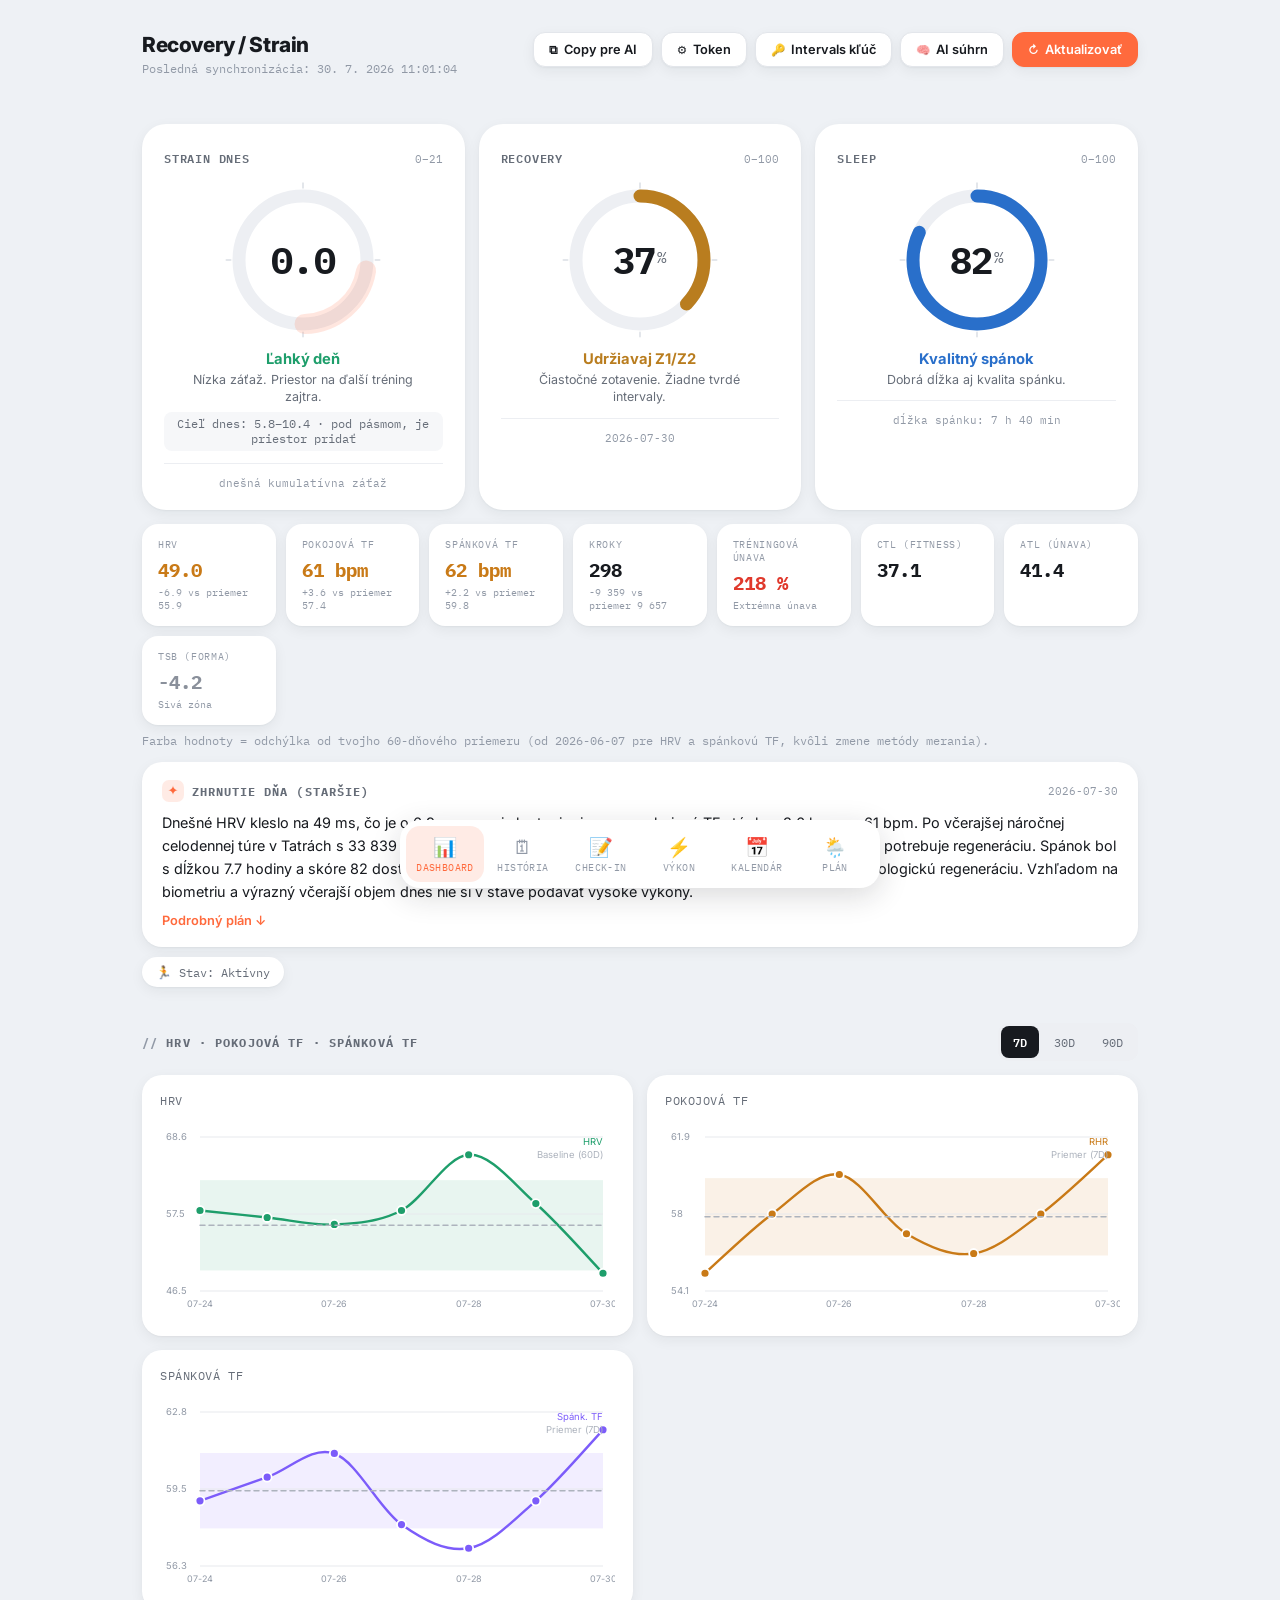
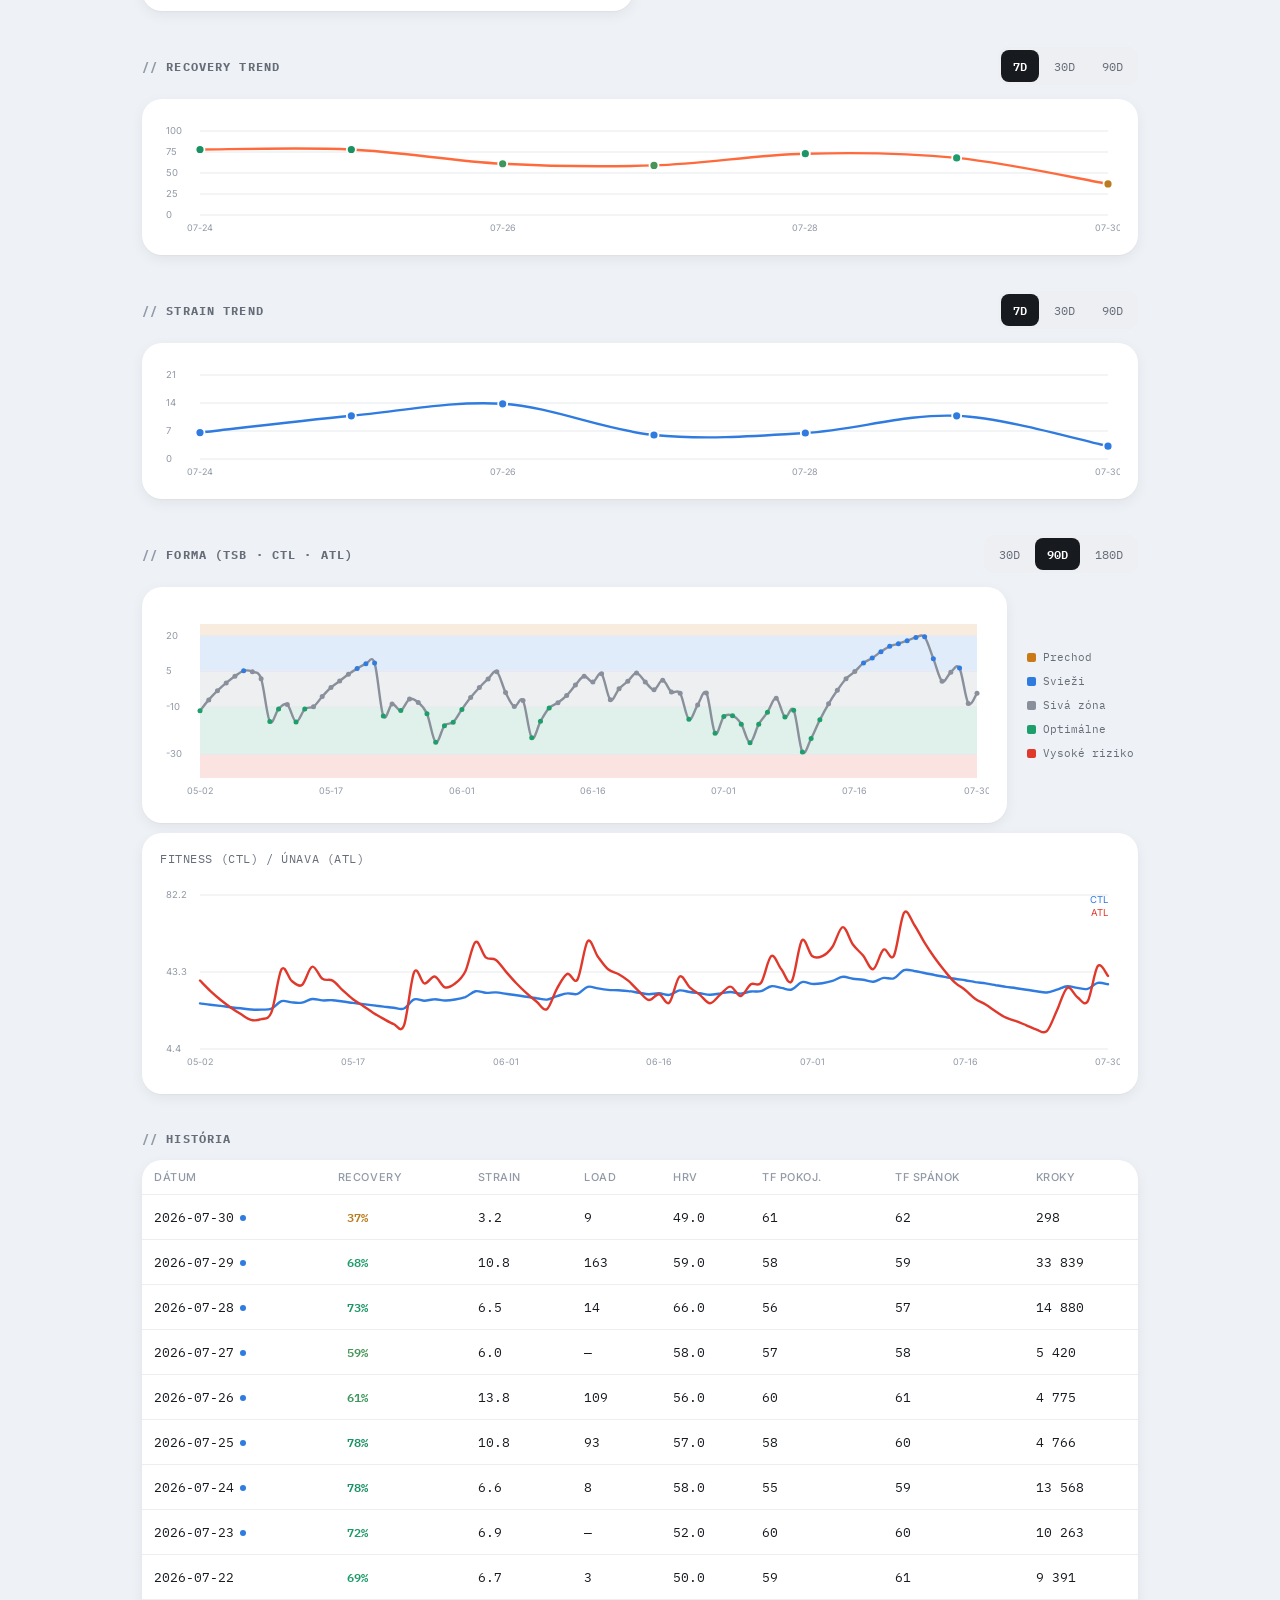
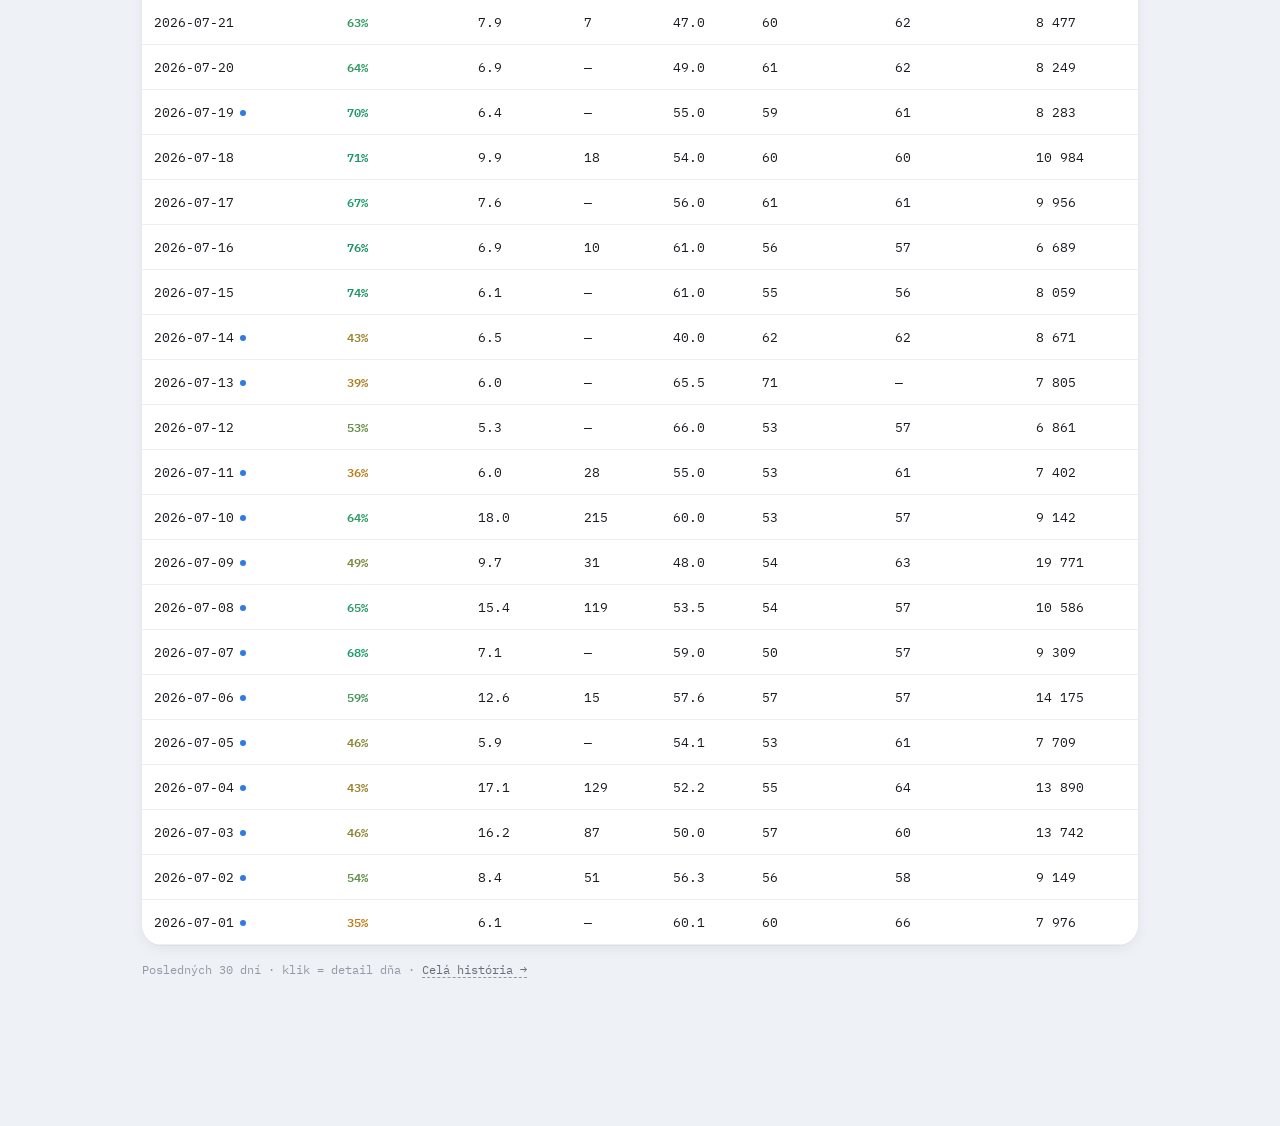
==== commit c9fc7ba9: "Add files via upload" ====
--- a/index.html
+++ b/index.html
@@ -92,30 +92,44 @@
       <div class="ai-plan-text" id="ai-plan-text" style="display:none;"></div>
     </div>
 
-    <div class="status-card">
-      <div class="status-card-head">
-        <span class="status-card-title">Stav</span>
-        <span class="status-card-note" id="status-card-note"></span>
-      </div>
-      <div class="status-options">
-        <button class="status-opt" data-status="active"><span class="status-opt-icon" style="background:var(--good);">🏃</span><span class="status-opt-label">Aktívny</span></button>
-        <button class="status-opt" data-status="sick"><span class="status-opt-icon" style="background:var(--warn);">🤒</span><span class="status-opt-label">Chorý</span></button>
-        <button class="status-opt" data-status="injured"><span class="status-opt-icon" style="background:var(--bad);">🤕</span><span class="status-opt-label">Zranený</span></button>
-        <button class="status-opt" data-status="break"><span class="status-opt-icon" style="background:var(--data);">🧘</span><span class="status-opt-label">Pauza</span></button>
-      </div>
+    <details class="status-collapsed">
+      <summary>
+        <span id="status-summary-icon">🏃</span>
+        <span id="status-summary-label">Stav: Aktívny</span>
+      </summary>
+      <div class="status-card">
+        <div class="status-card-head">
+          <span class="status-card-title">Stav</span>
+          <span class="status-card-note" id="status-card-note"></span>
+        </div>
+        <div class="status-options">
+          <button class="status-opt" data-status="active"><span class="status-opt-icon" style="background:var(--good);">🏃</span><span class="status-opt-label">Aktívny</span></button>
+          <button class="status-opt" data-status="sick"><span class="status-opt-icon" style="background:var(--warn);">🤒</span><span class="status-opt-label">Chorý</span></button>
+          <button class="status-opt" data-status="injured"><span class="status-opt-icon" style="background:var(--bad);">🤕</span><span class="status-opt-label">Zranený</span></button>
+          <button class="status-opt" data-status="break"><span class="status-opt-icon" style="background:var(--data);">🧘</span><span class="status-opt-label">Pauza</span></button>
+        </div>
+      </div>
+    </details>
+
+    <div id="today-activities-section">
+      <div class="section-head">
+        <div class="section-title">Dnešné aktivity</div>
+      </div>
+      <div class="activity-list" id="activity-list"></div>
     </div>
 
     <div class="section-head">
-      <div class="section-title">Dnešné aktivity</div>
-    </div>
-    <div class="activity-list" id="activity-list"></div>
-
-    <div class="chart-card" style="padding:14px 16px;display:flex;align-items:center;justify-content:space-between;gap:10px;flex-wrap:wrap;">
-      <div>
-        <div style="font-weight:600;margin-bottom:2px;">📝 Ranný check-in</div>
-        <div style="color:var(--text-faint);font-size:0.76rem;">Nálada, bolestivosť, únava, stres + nočná TF/HRV — samostatná stránka bez recovery čísla, nech ju otvárať priamo (bookmark).</div>
-      </div>
-      <a class="btn primary" href="checkin.html">Otvoriť check-in →</a>
+      <div class="section-title">HRV · pokojová TF · spánková TF</div>
+      <div class="chart-tabs">
+        <button class="tab-btn active" data-chart="physio" data-range="7">7D</button>
+        <button class="tab-btn" data-chart="physio" data-range="30">30D</button>
+        <button class="tab-btn" data-chart="physio" data-range="90">90D</button>
+      </div>
+    </div>
+    <div class="chart-grid">
+      <div class="chart-card"><div class="chart-card-title">HRV</div><svg id="chart-hrv"></svg></div>
+      <div class="chart-card"><div class="chart-card-title">Pokojová TF</div><svg id="chart-rhr"></svg></div>
+      <div class="chart-card"><div class="chart-card-title">Spánková TF</div><svg id="chart-sleephr"></svg></div>
     </div>
 
     <div class="section-head">
@@ -126,7 +140,7 @@
         <button class="tab-btn" data-chart="recovery" data-range="90">90D</button>
       </div>
     </div>
-    <div class="chart-card"><svg id="chart-recovery"></svg></div>
+    <div class="chart-card chart-card-sm"><svg id="chart-recovery"></svg></div>
 
     <div class="section-head">
       <div class="section-title">Strain trend</div>
@@ -136,24 +150,10 @@
         <button class="tab-btn" data-chart="strain" data-range="90">90D</button>
       </div>
     </div>
-    <div class="chart-card"><svg id="chart-strain"></svg></div>
+    <div class="chart-card chart-card-sm"><svg id="chart-strain"></svg></div>
 
     <div class="section-head">
-      <div class="section-title">HRV · pokojová TF · spánková TF</div>
-      <div class="chart-tabs">
-        <button class="tab-btn active" data-chart="physio" data-range="7">7D</button>
-        <button class="tab-btn" data-chart="physio" data-range="30">30D</button>
-        <button class="tab-btn" data-chart="physio" data-range="90">90D</button>
-      </div>
-    </div>
-    <div class="chart-grid">
-      <div class="chart-card"><div class="chart-card-title">HRV</div><svg id="chart-hrv"></svg></div>
-      <div class="chart-card"><div class="chart-card-title">Pokojová TF</div><svg id="chart-rhr"></svg></div>
-      <div class="chart-card"><div class="chart-card-title">Spánková TF</div><svg id="chart-sleephr"></svg></div>
-    </div>
-
-    <div class="section-head">
-      <div class="section-title">Forma (TSB)</div>
+      <div class="section-title">Forma (TSB · CTL · ATL)</div>
       <div class="chart-tabs">
         <button class="tab-btn" data-chart="forma" data-range="30">30D</button>
         <button class="tab-btn active" data-chart="forma" data-range="90">90D</button>
@@ -164,16 +164,7 @@
       <div class="chart-card"><svg id="chart-forma"></svg></div>
       <div class="forma-legend" id="forma-legend"></div>
     </div>
-
-    <div class="section-head">
-      <div class="section-title">Fitness / Únava (CTL · ATL)</div>
-      <div class="chart-tabs">
-        <button class="tab-btn" data-chart="load" data-range="30">30D</button>
-        <button class="tab-btn active" data-chart="load" data-range="90">90D</button>
-        <button class="tab-btn" data-chart="load" data-range="180">180D</button>
-      </div>
-    </div>
-    <div class="chart-card"><svg id="chart-load"></svg></div>
+    <div class="chart-card" style="margin-top:10px;"><div class="chart-card-title">Fitness (CTL) / Únava (ATL)</div><svg id="chart-load"></svg></div>
 
     <div class="section-head"><div class="section-title">História</div></div>
     <div class="chart-card" style="padding:0; overflow-x:auto;">
@@ -182,20 +173,6 @@
     <div id="history-note" style="color:var(--text-faint);font-size:0.72rem;font-family:var(--mono);margin-top:8px;">
       Posledných 30 dní · klik = detail dňa · <a class="nav-link" href="history.html">Celá história →</a>
     </div>
-
-    <details class="methodology-wrap">
-      <summary class="section-title" style="cursor:pointer;display:inline-block;margin:36px 0 14px;">Metodika (vzorce)</summary>
-      <div class="methodology">
-        <div class="m-block"><b>Recovery</b> — 60&nbsp;% fyziológia (HRV 30 · spánk. TF 15 · pokoj. TF 10 · spánok 5, z-skóre voči 60D priemeru) + 40&nbsp;% tréningová únava. Stred stupnice ≈ 63&nbsp;%.</div>
-        <div class="m-block"><b>Tréningová únava</b> — Fatigue Score (Load posledných 14&nbsp;dní, T-1 a staršie, decay 0,70×/deň, Load<sup>1,12</sup>) ÷ kapacita (z CTL T-1). Stred pomeru = 1,0. Bez vlastného grafu, len vstup do Recovery.</div>
-        <div class="m-block"><b>Strain 0–21</b> — ak existuje CSV tepu (data/heart_rate_raw/): celodenný Banister TRIMP z minútového tepu (pod 143 bpm plochá sadzba, nad 143 bpm exponenciála), log škála. Bez CSV (staršie dni): Intervals.icu Load + kroky.</div>
-        <div class="m-block" style="color:var(--text-faint);font-size:0.76rem;">HR-based Strain (heart-strain.js): HRrest 60 · HRmax 200 · hranica Z1/Z2 143 bpm · TRIMP b=1,92 · SUBZONE_RATE 0,045/min. Vzorce/konštanty pozri priamo v súbore.</div>
-        <div class="m-block"><b>Cieľové pásmo Strain</b> — stred <code>2,5 + (Recovery/100)×15 + clamp((CTL−35)×0,045; −1,5; +1,5)</code>, orezané na 1,5–19,5, šírka ±2,3.</div>
-        <div class="m-block"><b>Sleep 0–100</b> — Intervals.icu sleepScore.</div>
-        <div class="m-block"><b>Forma (TSB)</b> — dnešné CTL−ATL. Zóny: &gt;20 prechod · 5–20 svieži · −10–5 sivá · −30–−10 optimálne · &lt;−30 riziko.</div>
-        <div class="m-block" style="color:var(--text-faint);font-size:0.76rem;">HR zóny (Z1–Z5) sú len info v detaile aktivity, do Strain nevstupujú.</div>
-      </div>
-    </details>
   </div>
 </div>
 
@@ -551,6 +528,14 @@
   const note = document.getElementById('status-card-note');
   note.textContent = (s && s.updatedAt) ? ('od ' + s.updatedAt.slice(0,16).replace('T',' ')) : 'predvolené';
 
+  const STATUS_META = {
+    active: {icon:'🏃', label:'Aktívny'}, sick: {icon:'🤒', label:'Chorý'},
+    injured: {icon:'🤕', label:'Zranený'}, break: {icon:'🧘', label:'Pauza'},
+  };
+  const meta = STATUS_META[status] || STATUS_META.active;
+  document.getElementById('status-summary-icon').textContent = meta.icon;
+  document.getElementById('status-summary-label').textContent = 'Stav: ' + meta.label;
+
   // Viditeľný banner pri hornej časti stránky, nielen skrytý kontext pre AI - "stav" má takto
   // reálny efekt na to, čo vidno na dashboarde, nielen na to, čo si AI text napíše.
   const banner = document.getElementById('status-banner');
@@ -583,6 +568,19 @@
     try{
       await saveActivityStatus(status, token);
       note.textContent = 'uložené ✓';
+      const STATUS_META = {active:{icon:'🏃',label:'Aktívny'}, sick:{icon:'🤒',label:'Chorý'}, injured:{icon:'🤕',label:'Zranený'}, break:{icon:'🧘',label:'Pauza'}};
+      const meta = STATUS_META[status] || STATUS_META.active;
+      document.getElementById('status-summary-icon').textContent = meta.icon;
+      document.getElementById('status-summary-label').textContent = 'Stav: ' + meta.label;
+      const banner = document.getElementById('status-banner');
+      const bannerText = {sick:'🤒 Nastavený stav: Chorý', injured:'🤕 Nastavený stav: Zranený', break:'🧘 Nastavený stav: Pauza'};
+      if(bannerText[status]){
+        banner.className = 'status-banner ' + status;
+        banner.textContent = bannerText[status];
+        banner.style.display = 'flex';
+      } else {
+        banner.style.display = 'none';
+      }
     }catch(e){
       note.textContent = '⚠️ ' + e.message;
     }
@@ -764,12 +762,12 @@
   function renderRecovery(range){
     drawChart('chart-recovery', results.slice(-range), [{field:'recovery', color:PALETTE.accent, label:'Recovery'}],
       {fixedMin:0, fixedMax:100, gridValues:[0,25,50,75,100], dotColorFn: pillColor,
-       tooltipFormat:(f,v)=>v+'%'});
+       tooltipFormat:(f,v)=>v+'%', height:120});
   }
   function renderStrain(range){
     drawChart('chart-strain', results.slice(-range), [{field:'strain', color:PALETTE.data, label:'Strain'}],
       {fixedMin:0, fixedMax:21, gridValues:[0,7,14,21],
-       tooltipFormat:(f,v)=>v.toFixed(1)});
+       tooltipFormat:(f,v)=>v.toFixed(1), height:120});
   }
   function renderForma(range){
     drawChart('chart-forma', results.slice(-range), [{field:'tsb', color:PALETTE.neutral, label:'TSB'}],
@@ -777,6 +775,7 @@
        dotColorFn: v => { const z = formaZoneFor(v); return z ? z.color : PALETTE.neutral; },
        bands: FORMA_ZONES.map(z=>({min: Math.max(z.min,-40), max: Math.min(z.max,25), color: hexToRgba(z.color, 0.14)})),
        tooltipFormat:(f,v)=>v.toFixed(1)});
+    renderLoad(range); // rovnaké rozsahové taby ovládajú aj CTL/ATL graf pod tým - patria do tej istej "Forma" skupiny
   }
   function renderPhysio(range){
     // HRV prerušovaná čiara = FIXNÝ 60-dňový kĺzavý baseline (rovnaký, aký sa používa aj na
@@ -824,11 +823,10 @@
       {minAtZero:true, hideDots:true, tooltipFormat:(f,v)=>v.toFixed(1)});
   }
 
+  renderPhysio(7);
   renderRecovery(7);
   renderStrain(7);
-  renderForma(90);
-  renderPhysio(7);
-  renderLoad(90);
+  renderForma(90); // vnútri zavolá aj renderLoad(90) pre CTL/ATL graf
   drawTable('history-table', results.slice().reverse().slice(0,30), activities, NOTES_BY_DATE_D);
 
   document.querySelectorAll('.tab-btn').forEach(btn=>{
@@ -841,18 +839,19 @@
       else if(chartName==='strain') renderStrain(range);
       else if(chartName==='forma') renderForma(range);
       else if(chartName==='physio') renderPhysio(range);
-      else if(chartName==='load') renderLoad(range);
     });
   });
 }
 
 function renderActivityList(activities, todayDate){
+  const section = document.getElementById('today-activities-section');
   const list = document.getElementById('activity-list');
   const todays = activities.filter(a => a.date === todayDate);
   if(todays.length===0){
-    list.innerHTML = `<div class="activity-empty">Dnes zatiaľ žiadna aktivita. Klikni "Aktualizovať" po skončení jazdy.</div>`;
+    section.style.display = 'none';
     return;
   }
+  section.style.display = 'block';
   list.innerHTML = '';
   todays.forEach(a=>{
     const raw = loadToRawStrain(a);
--- a/style.css
+++ b/style.css
@@ -147,6 +147,17 @@
 
 /* ---------- Stav (Activity Status) ---------- */
 .status-card{background:var(--surface);border-radius:20px;box-shadow:var(--shadow-card);padding:18px 20px;margin-top:10px;}
+.status-collapsed{margin-top:10px;}
+.status-collapsed summary{
+  list-style:none;cursor:pointer;display:inline-flex;align-items:center;gap:7px;
+  font-family:var(--mono);font-size:0.78rem;color:var(--text-dim);
+  padding:7px 14px;background:var(--surface);border-radius:999px;box-shadow:var(--shadow-card);
+}
+.status-collapsed summary::-webkit-details-marker{display:none;}
+.status-collapsed summary::marker{content:'';}
+.status-collapsed summary:hover{color:var(--text);}
+.status-collapsed[open] summary{margin-bottom:10px;}
+.status-collapsed .status-card{margin-top:0;padding:16px 18px;}
 .status-card-head{display:flex;align-items:center;justify-content:space-between;margin-bottom:12px;}
 .status-card-title{font-weight:700;font-size:0.95rem;}
 .status-card-note{font-family:var(--mono);font-size:0.68rem;color:var(--text-faint);}
@@ -190,6 +201,7 @@
 
 .chart-card{background:var(--surface);border-radius:20px;box-shadow:var(--shadow-card);padding:18px;position:relative;}
 .chart-card svg{width:100%;height:200px;display:block;cursor:crosshair;}
+.chart-card-sm svg{height:120px;}
 .chart-grid{display:grid;grid-template-columns:1fr 1fr;gap:14px;}
 @media (max-width:680px){.chart-grid{grid-template-columns:1fr;}}
 .chart-card-title{font-family:var(--mono);font-size:0.72rem;color:var(--text-dim);margin-bottom:10px;text-transform:uppercase;letter-spacing:.05em;}
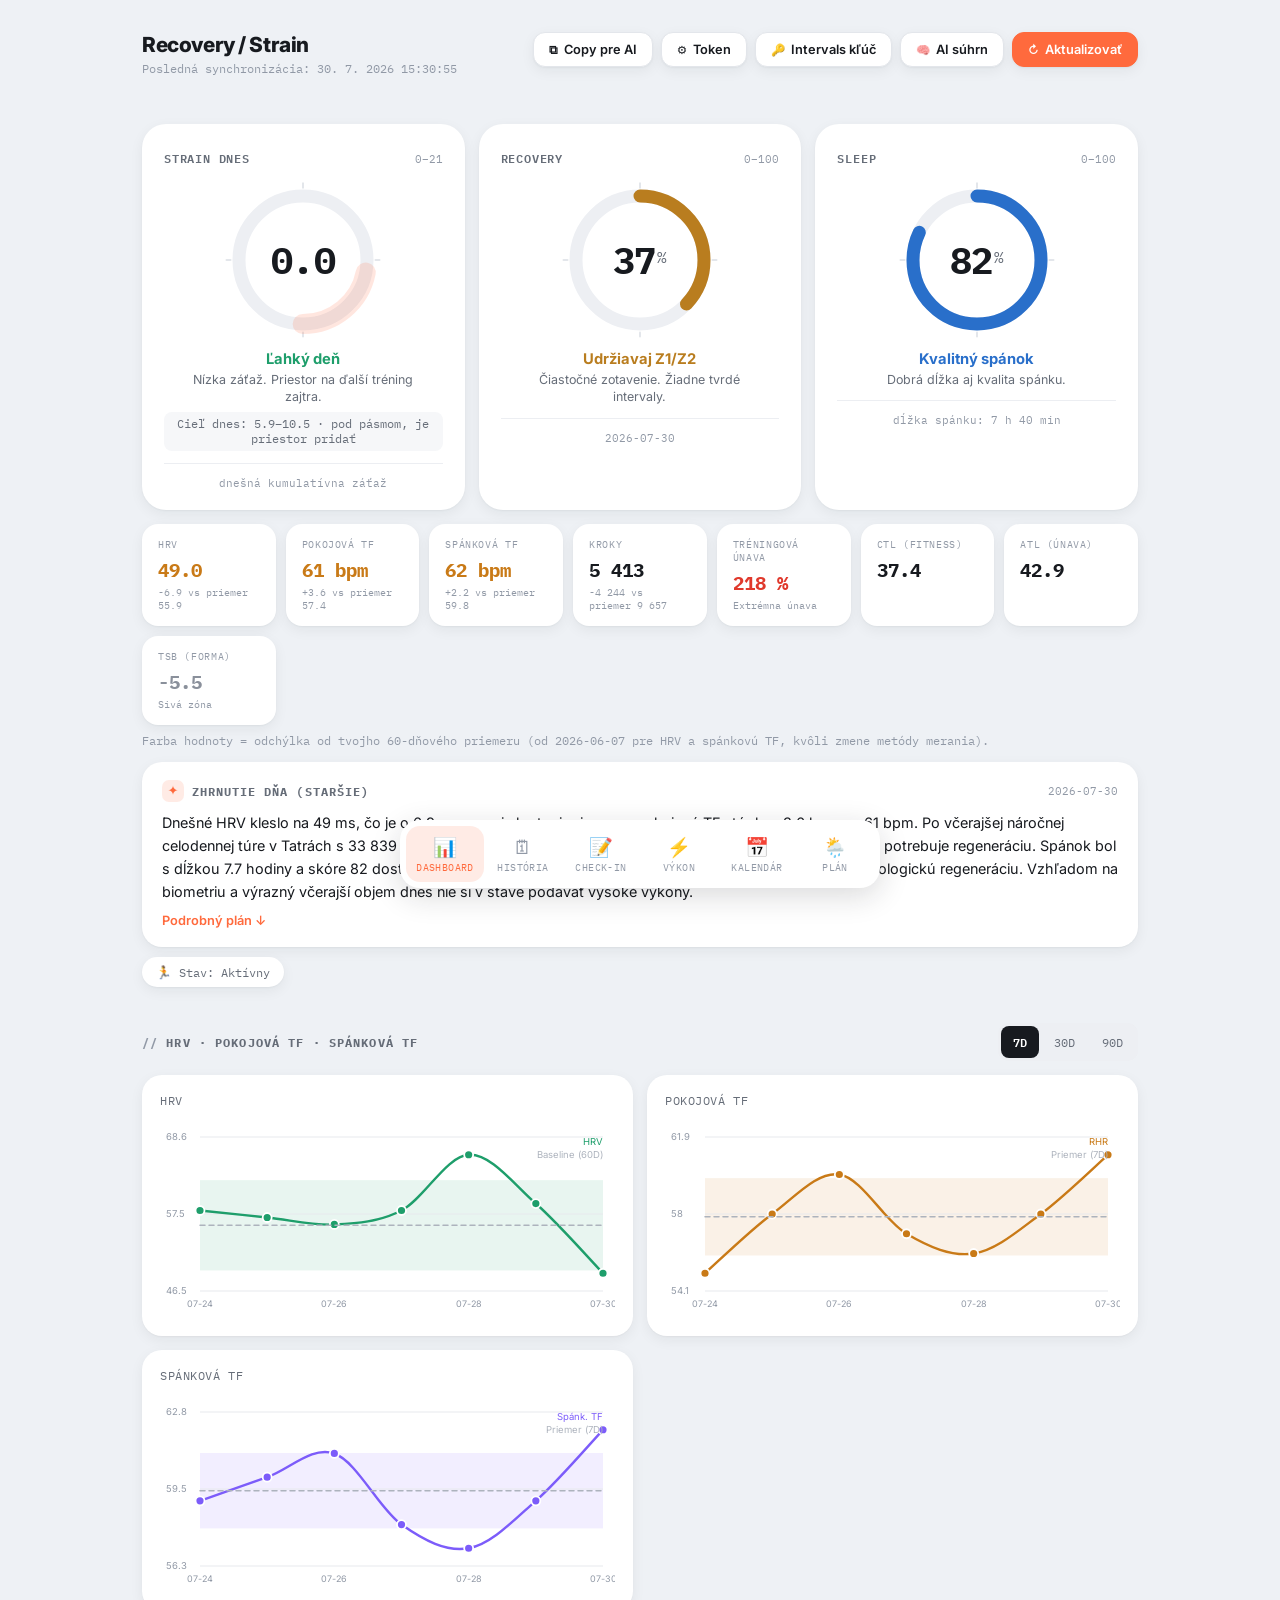
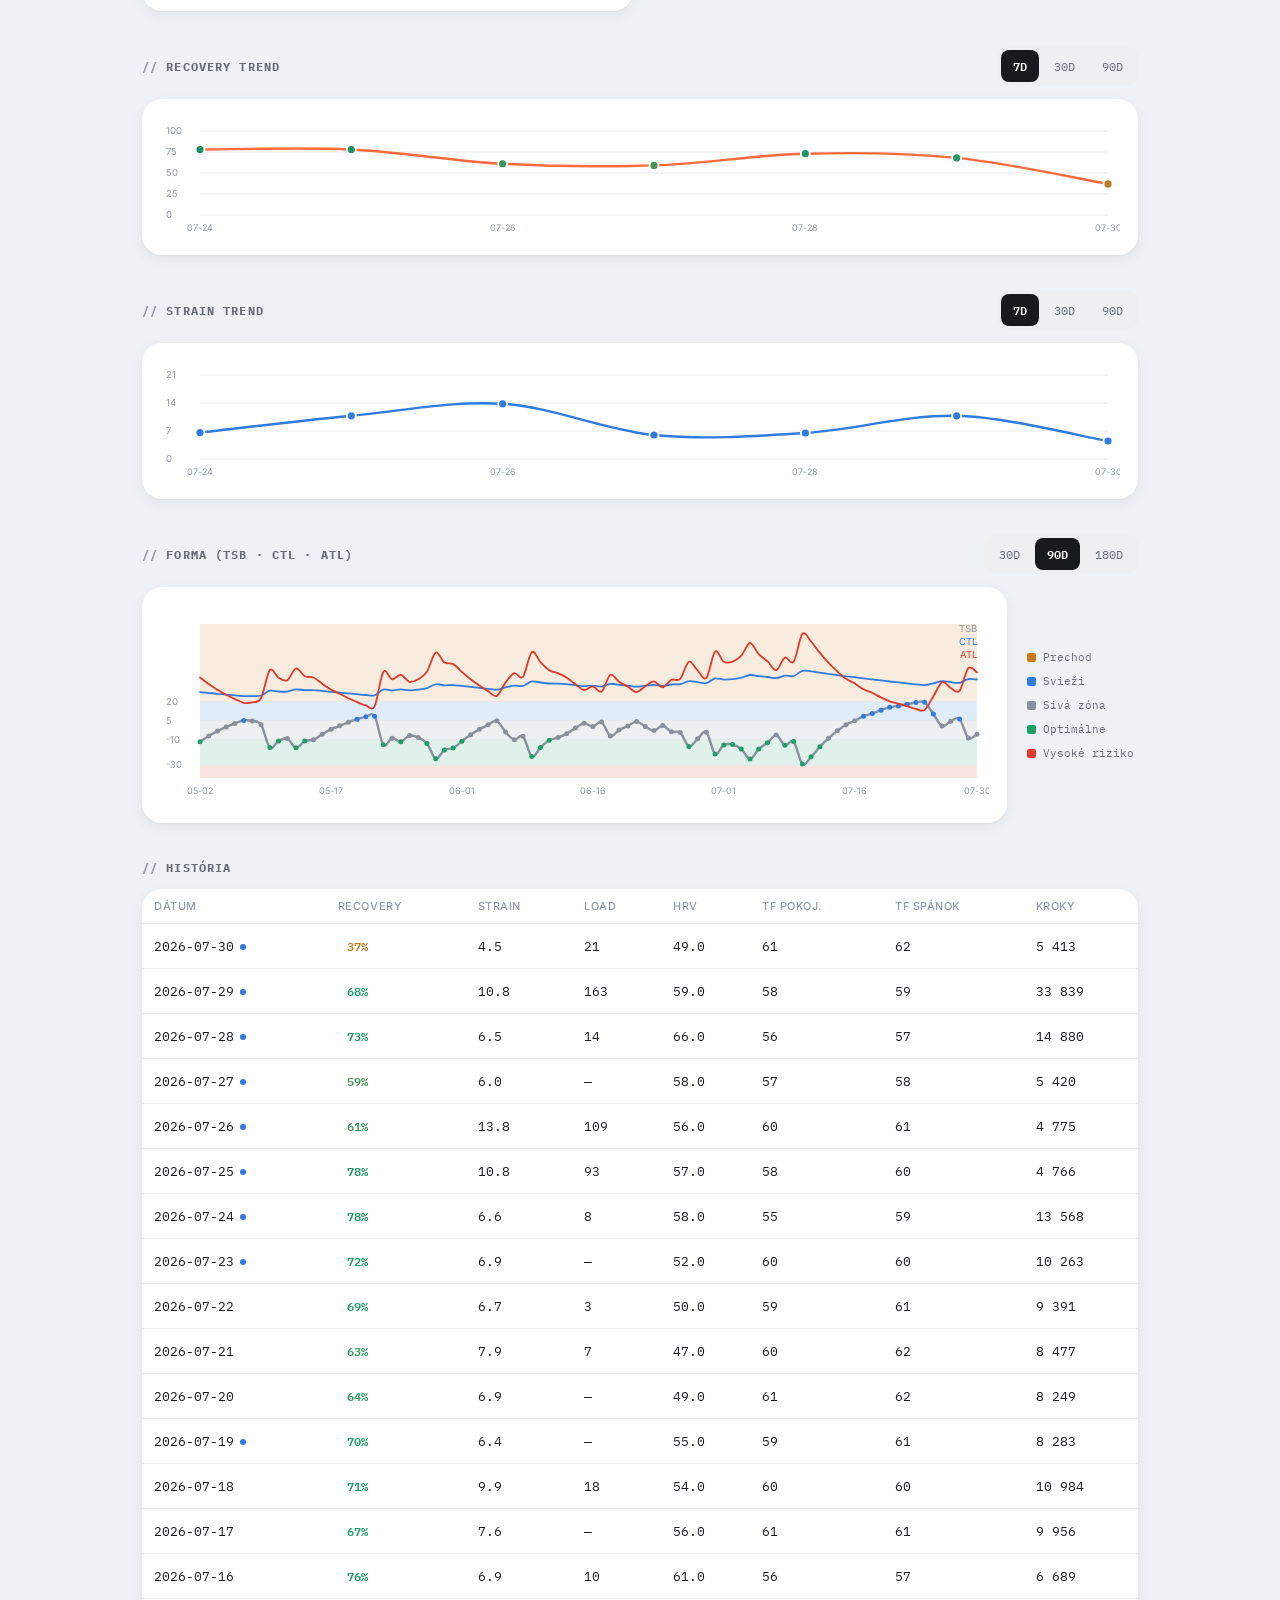
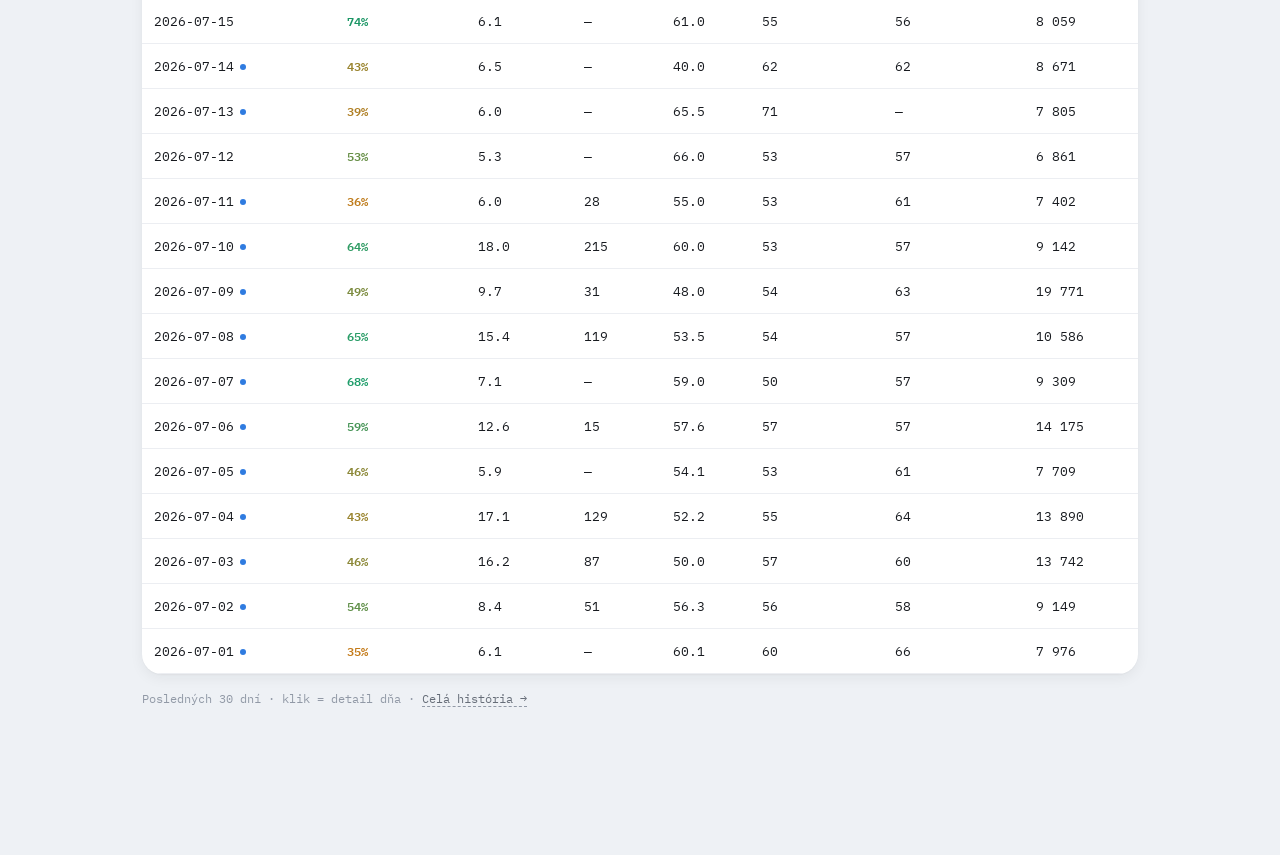
==== commit 0b840a99: "Add files via upload" ====
--- a/index.html
+++ b/index.html
@@ -164,7 +164,6 @@
       <div class="chart-card"><svg id="chart-forma"></svg></div>
       <div class="forma-legend" id="forma-legend"></div>
     </div>
-    <div class="chart-card" style="margin-top:10px;"><div class="chart-card-title">Fitness (CTL) / Únava (ATL)</div><svg id="chart-load"></svg></div>
 
     <div class="section-head"><div class="section-title">História</div></div>
     <div class="chart-card" style="padding:0; overflow-x:auto;">
@@ -770,12 +769,22 @@
        tooltipFormat:(f,v)=>v.toFixed(1), height:120});
   }
   function renderForma(range){
-    drawChart('chart-forma', results.slice(-range), [{field:'tsb', color:PALETTE.neutral, label:'TSB'}],
-      {fixedMin:-40, fixedMax:25, gridValues:[20,5,-10,-30],
+    const data = results.slice(-range);
+    // CTL/ATL zvyčajne presahujú TSB rozsah (-40..25) - hornú hranicu osi preto počítame
+    // dynamicky (nikdy menej než 25, aby zóny TSB ostali celé viditeľné), aby sa čiary CTL/ATL
+    // v grafe nikdy neorezali.
+    const ctlAtlVals = data.flatMap(d=>[d.ctl, d.atl]).filter(v=>v!=null && !isNaN(v));
+    const fixedMax = ctlAtlVals.length ? Math.max(25, Math.ceil(Math.max(...ctlAtlVals)*1.1)) : 25;
+    drawChart('chart-forma', data,
+      [
+        {field:'tsb', color:PALETTE.neutral, label:'TSB'},
+        {field:'ctl', color:PALETTE.data, label:'CTL', hideDots:true, width:1.8},
+        {field:'atl', color:PALETTE.bad, label:'ATL', hideDots:true, width:1.8},
+      ],
+      {fixedMin:-40, fixedMax, gridValues:[20,5,-10,-30],
        dotColorFn: v => { const z = formaZoneFor(v); return z ? z.color : PALETTE.neutral; },
-       bands: FORMA_ZONES.map(z=>({min: Math.max(z.min,-40), max: Math.min(z.max,25), color: hexToRgba(z.color, 0.14)})),
+       bands: FORMA_ZONES.map(z=>({min: Math.max(z.min,-40), max: Math.min(z.max,fixedMax), color: hexToRgba(z.color, 0.14)})),
        tooltipFormat:(f,v)=>v.toFixed(1)});
-    renderLoad(range); // rovnaké rozsahové taby ovládajú aj CTL/ATL graf pod tým - patria do tej istej "Forma" skupiny
   }
   function renderPhysio(range){
     // HRV prerušovaná čiara = FIXNÝ 60-dňový kĺzavý baseline (rovnaký, aký sa používa aj na
@@ -817,16 +826,11 @@
       {minAtZero:true, tooltipFormat:(f,v)=>Math.round(v)+' bpm',
        bands: sleepStd>0 ? [{min:sleepAvg-sleepStd, max:sleepAvg+sleepStd, color:hexToRgba(PALETTE.purple,0.10)}] : []});
   }
-  function renderLoad(range){
-    drawChart('chart-load', results.slice(-range),
-      [{field:'ctl', color:PALETTE.data, label:'CTL'}, {field:'atl', color:PALETTE.bad, label:'ATL'}],
-      {minAtZero:true, hideDots:true, tooltipFormat:(f,v)=>v.toFixed(1)});
-  }
 
   renderPhysio(7);
   renderRecovery(7);
   renderStrain(7);
-  renderForma(90); // vnútri zavolá aj renderLoad(90) pre CTL/ATL graf
+  renderForma(90);
   drawTable('history-table', results.slice().reverse().slice(0,30), activities, NOTES_BY_DATE_D);
 
   document.querySelectorAll('.tab-btn').forEach(btn=>{
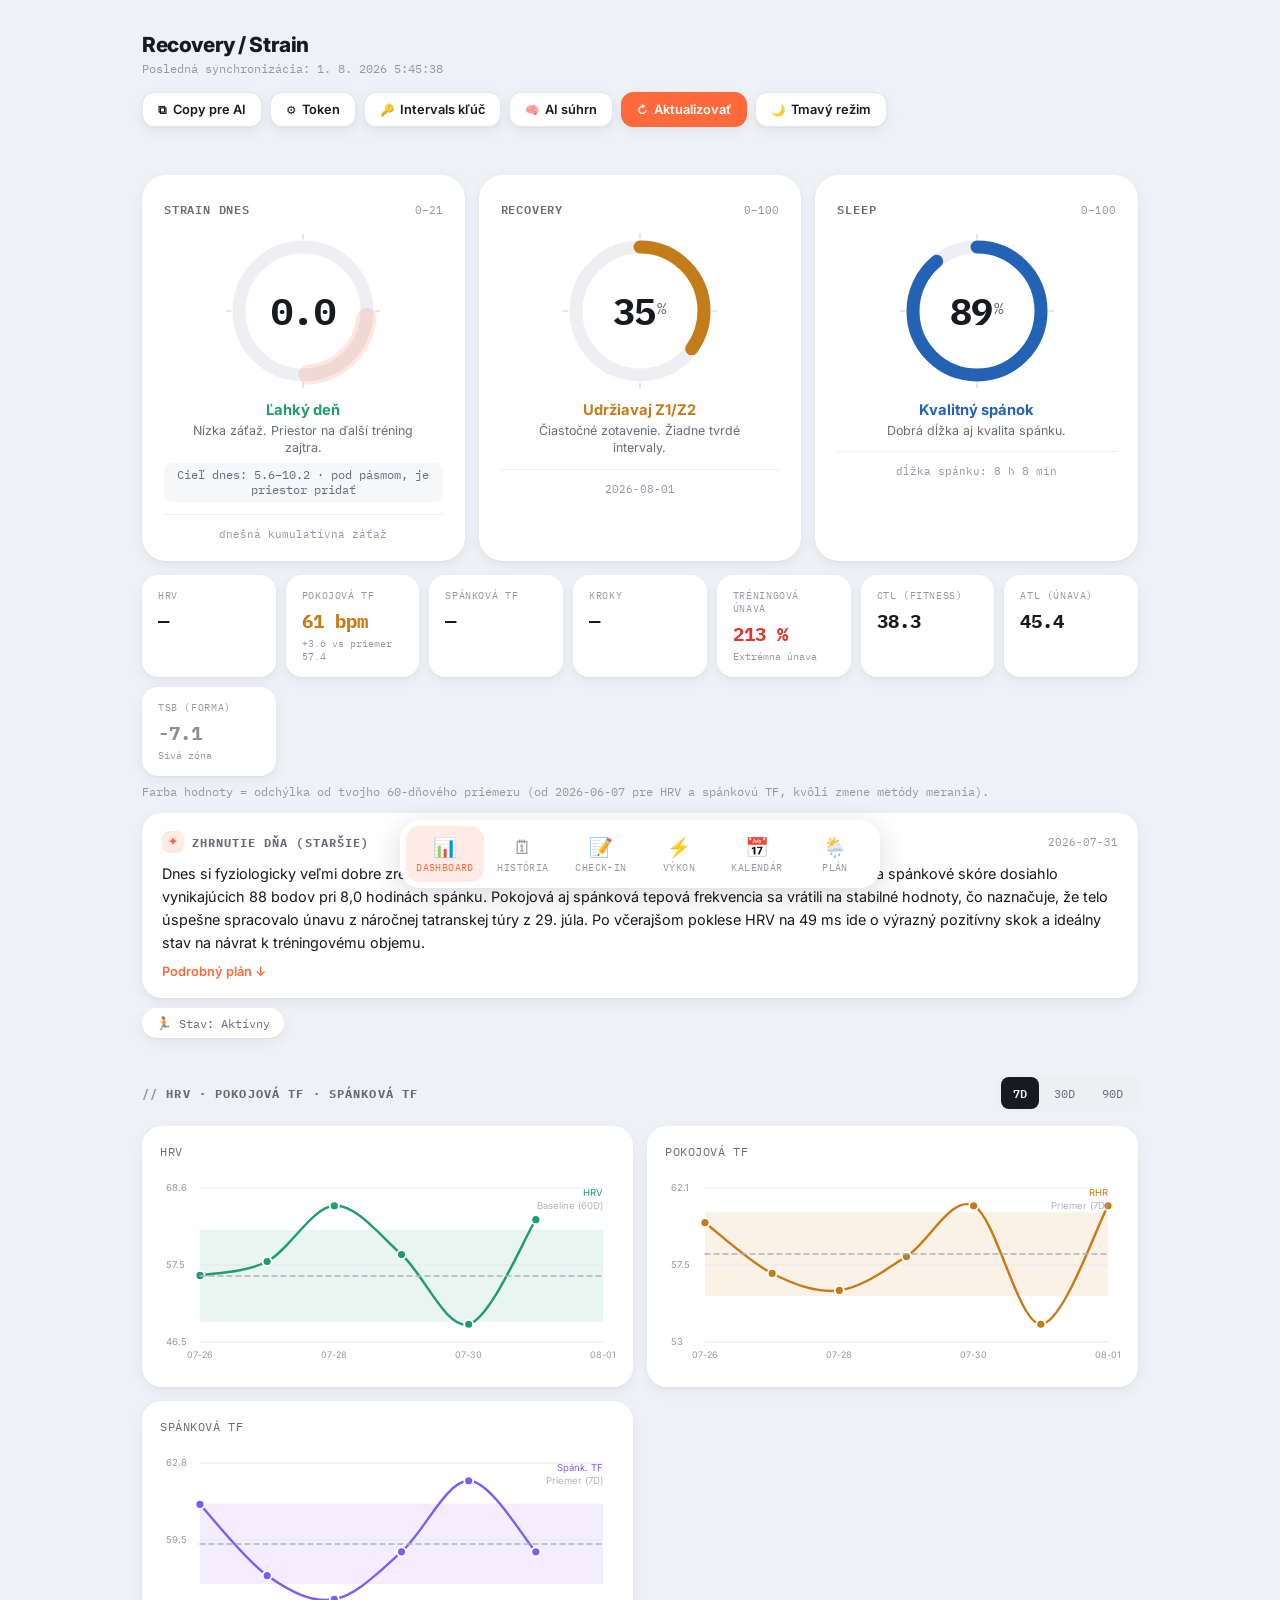
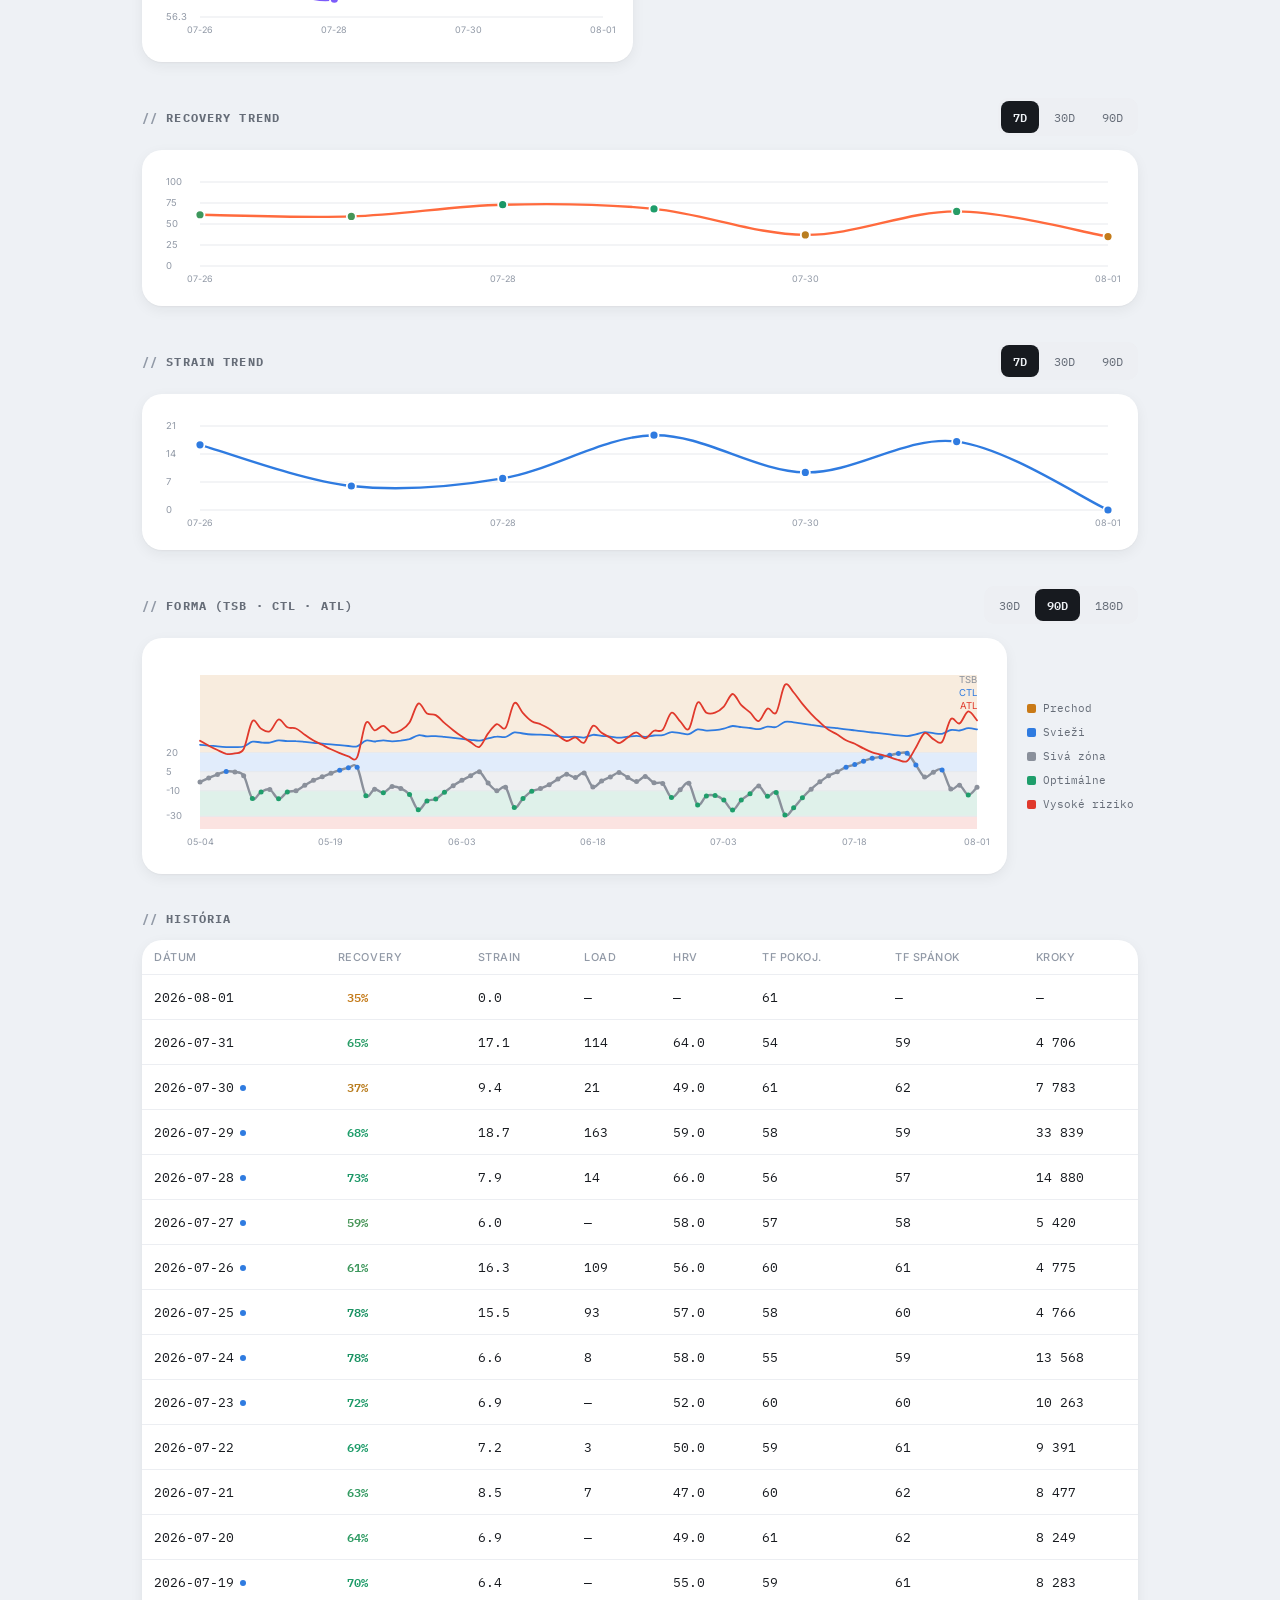
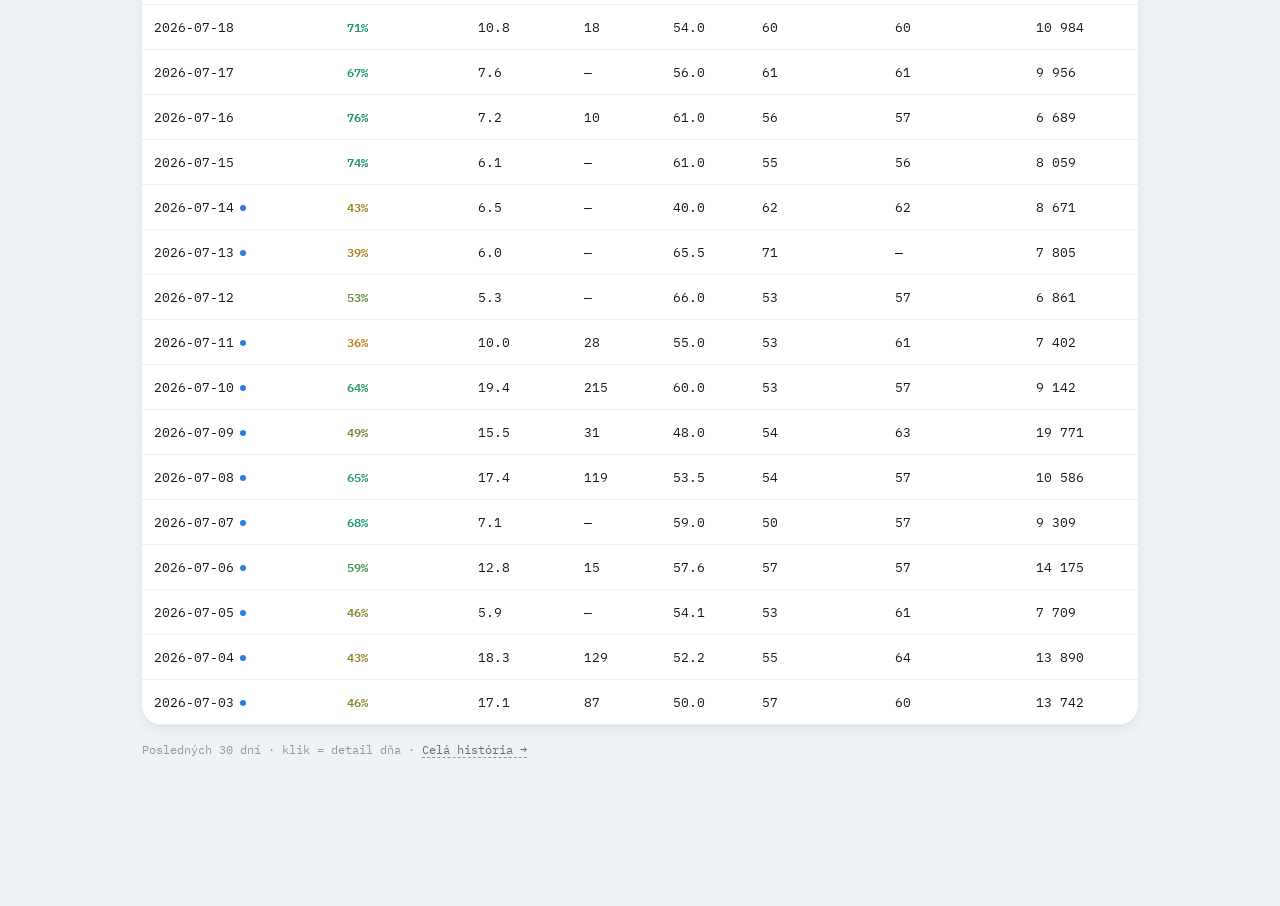
==== commit ff7f9029: "Add files via upload" ====
--- a/index.html
+++ b/index.html
@@ -3,6 +3,9 @@
 <head>
 <meta charset="UTF-8">
 <meta name="viewport" content="width=device-width, initial-scale=1">
+<!-- Nastaví data-theme skôr, než prehliadač čokoľvek vykreslí, aby stránka nebliklo v zlej téme
+     (svetlá/tmavá voľba sa inak aplikuje až z app-common.js na konci <body>). -->
+<script>(function(){try{var t=localStorage.getItem('theme');if(t!=='light'&&t!=='dark'){t=(window.matchMedia&&window.matchMedia('(prefers-color-scheme: dark)').matches)?'dark':'light';}document.documentElement.setAttribute('data-theme',t);}catch(e){}})();</script>
 <title>Recovery / Strain — Adam</title>
 <link rel="preconnect" href="https://fonts.googleapis.com">
 <link rel="preconnect" href="https://fonts.gstatic.com" crossorigin>
--- a/style.css
+++ b/style.css
@@ -14,7 +14,11 @@
 
   /* Signal — same warm accent as before (continuity across the redesign), plus a cool
      data-blue for load/strain. Kept intentionally NOT Bevel's green: the two axes read as
-     distinct instruments, and the accent carries the brand across light/dark. */
+     distinct instruments, and the accent carries the brand across light/dark. Semantic
+     colors (accent/data/good/warn/bad) are deliberately IDENTICAL in light and dark mode -
+     see PALETTE / applyPaletteForTheme() in app-common.js, where the same constraint holds
+     for the exact same reason (RECOVERY_GRADIENT/FORMA_ZONES etc. capture these by value
+     once at load time, so they must never change after the fact). */
   --accent:#FF6A3D;
   --accent-dim:#FF6A3D22;
   --data:#2F7BE0;
@@ -27,14 +31,59 @@
   --shadow-card: 0 1px 2px rgba(23,26,31,0.04), 0 4px 14px rgba(23,26,31,0.06);
   --shadow-pop: 0 8px 30px rgba(23,26,31,0.16);
 
+  /* Modal/day-modal dimming layer - kept as its own variable (not a literal rgba() inline
+     in .modal-backdrop) purely so dark mode can punch it up below without another
+     light/dark-only override block. */
+  --overlay: rgba(23,26,31,0.45);
+  /* Dimmed label colour inside .chart-tooltip (e.g. the date line). The tooltip's own
+     background/text are already theme-safe (background:var(--text); color:var(--bg) - an
+     intentional inversion that always contrasts against whatever the current theme is), so
+     this dim variant must track the same inversion instead of being a hardcoded white -
+     see .chart-tooltip .tt-date below. */
+  --tooltip-dim: rgba(255,255,255,0.55);
+
   --mono: 'IBM Plex Mono', ui-monospace, monospace;
   --sans: 'Inter', system-ui, -apple-system, sans-serif;
+}
+
+/* ---------- Dark mode ----------
+   Toggled by setting data-theme="dark" on <html> (see the tiny inline script at the top of
+   <head> in every page, plus initThemeToggle()/setTheme() in app-common.js). Only the
+   "chrome" tokens (surfaces/lines/text) actually change - accent/data/good/warn/bad stay
+   fixed on purpose (see comment above), which keeps every place that captured one of those
+   colors by value at load time (chart gradients/zones in app-common.js) correct without
+   needing to also become theme-aware. app-common.js mirrors these exact hex values in its
+   PALETTE object for the SVG-drawn gauges/charts, which can't use CSS variables directly -
+   if you change a value here, change the matching one in applyPaletteForTheme() too. */
+[data-theme="dark"]{
+  --bg:#10131A;
+  --surface:#181C24;
+  --surface-2:#1F242E;
+  --surface-3:#262C38;
+  --line:#2C3240;
+  --line-soft:#232833;
+  --text:#EDEFF3;
+  --text-dim:#9BA3B0;
+  --text-faint:#6B7383;
+
+  --accent-dim:#FF6A3D33;
+  --data-dim:#2F7BE033;
+
+  /* Plain drop shadows barely read against an already-dark canvas, so dark mode leans on a
+     1px "outline" (via an extra 0 0 0 1px var(--line) shadow layer) for card edges, plus a
+     darker/stronger blur for the pop-over elevation - same technique as most dark UIs. */
+  --shadow-card: 0 0 0 1px var(--line), 0 1px 2px rgba(0,0,0,0.35), 0 4px 14px rgba(0,0,0,0.45);
+  --shadow-pop: 0 0 0 1px var(--line), 0 8px 30px rgba(0,0,0,0.55);
+
+  --overlay: rgba(0,0,0,0.6);
+  --tooltip-dim: rgba(0,0,0,0.45);
 }
 *{box-sizing:border-box;}
 ::selection{background:var(--accent-dim);color:var(--text);}
 body{
   margin:0;background:var(--bg);color:var(--text);font-family:var(--sans);
   min-height:100vh; -webkit-font-smoothing:antialiased;
+  transition:background-color .15s ease, color .15s ease;
 }
 .wrap{max-width:1040px;margin:0 auto;padding:32px 22px 70px;}
 
@@ -197,7 +246,7 @@
 
 .chart-tabs{display:flex;gap:3px;background:var(--surface-3);border-radius:10px;padding:3px;}
 .tab-btn{background:none;border:none;color:var(--text-dim);padding:6px 12px;border-radius:8px;font-size:0.76rem;cursor:pointer;font-family:var(--mono);}
-.tab-btn.active{color:#fff;background:var(--text);font-weight:600;}
+.tab-btn.active{color:var(--bg);background:var(--text);font-weight:600;}
 
 .chart-card{background:var(--surface);border-radius:20px;box-shadow:var(--shadow-card);padding:18px;position:relative;}
 .chart-card svg{width:100%;height:200px;display:block;cursor:crosshair;}
@@ -219,7 +268,7 @@
   padding:8px 10px; font-family:var(--mono); font-size:0.72rem; min-width:140px;
   box-shadow:var(--shadow-pop);
 }
-.chart-tooltip .tt-date{color:#fff8;margin-bottom:5px;font-size:0.68rem;}
+.chart-tooltip .tt-date{color:var(--tooltip-dim);margin-bottom:5px;font-size:0.68rem;}
 .chart-tooltip .tt-row{display:flex;align-items:center;gap:6px;margin-top:3px;color:var(--bg);}
 .chart-tooltip .tt-dot{width:7px;height:7px;border-radius:50%;flex-shrink:0;display:inline-block;}
 
@@ -246,7 +295,7 @@
 .err{color:var(--bad);margin:16px 0;font-size:0.85rem;white-space:pre-wrap;font-family:var(--mono);}
 .loading{color:var(--text-dim);padding:60px 0;text-align:center;font-family:var(--mono);font-size:0.85rem;}
 
-.modal-backdrop{display:none;position:fixed;inset:0;background:rgba(23,26,31,0.45);align-items:center;justify-content:center;z-index:50;padding:20px;}
+.modal-backdrop{display:none;position:fixed;inset:0;background:var(--overlay);align-items:center;justify-content:center;z-index:50;padding:20px;}
 .modal-backdrop.show{display:flex;}
 .modal{background:var(--surface);border-radius:20px;box-shadow:var(--shadow-pop);padding:24px;max-width:420px;width:100%;}
 .modal h3{margin:0 0 10px;font-size:1.05rem;}
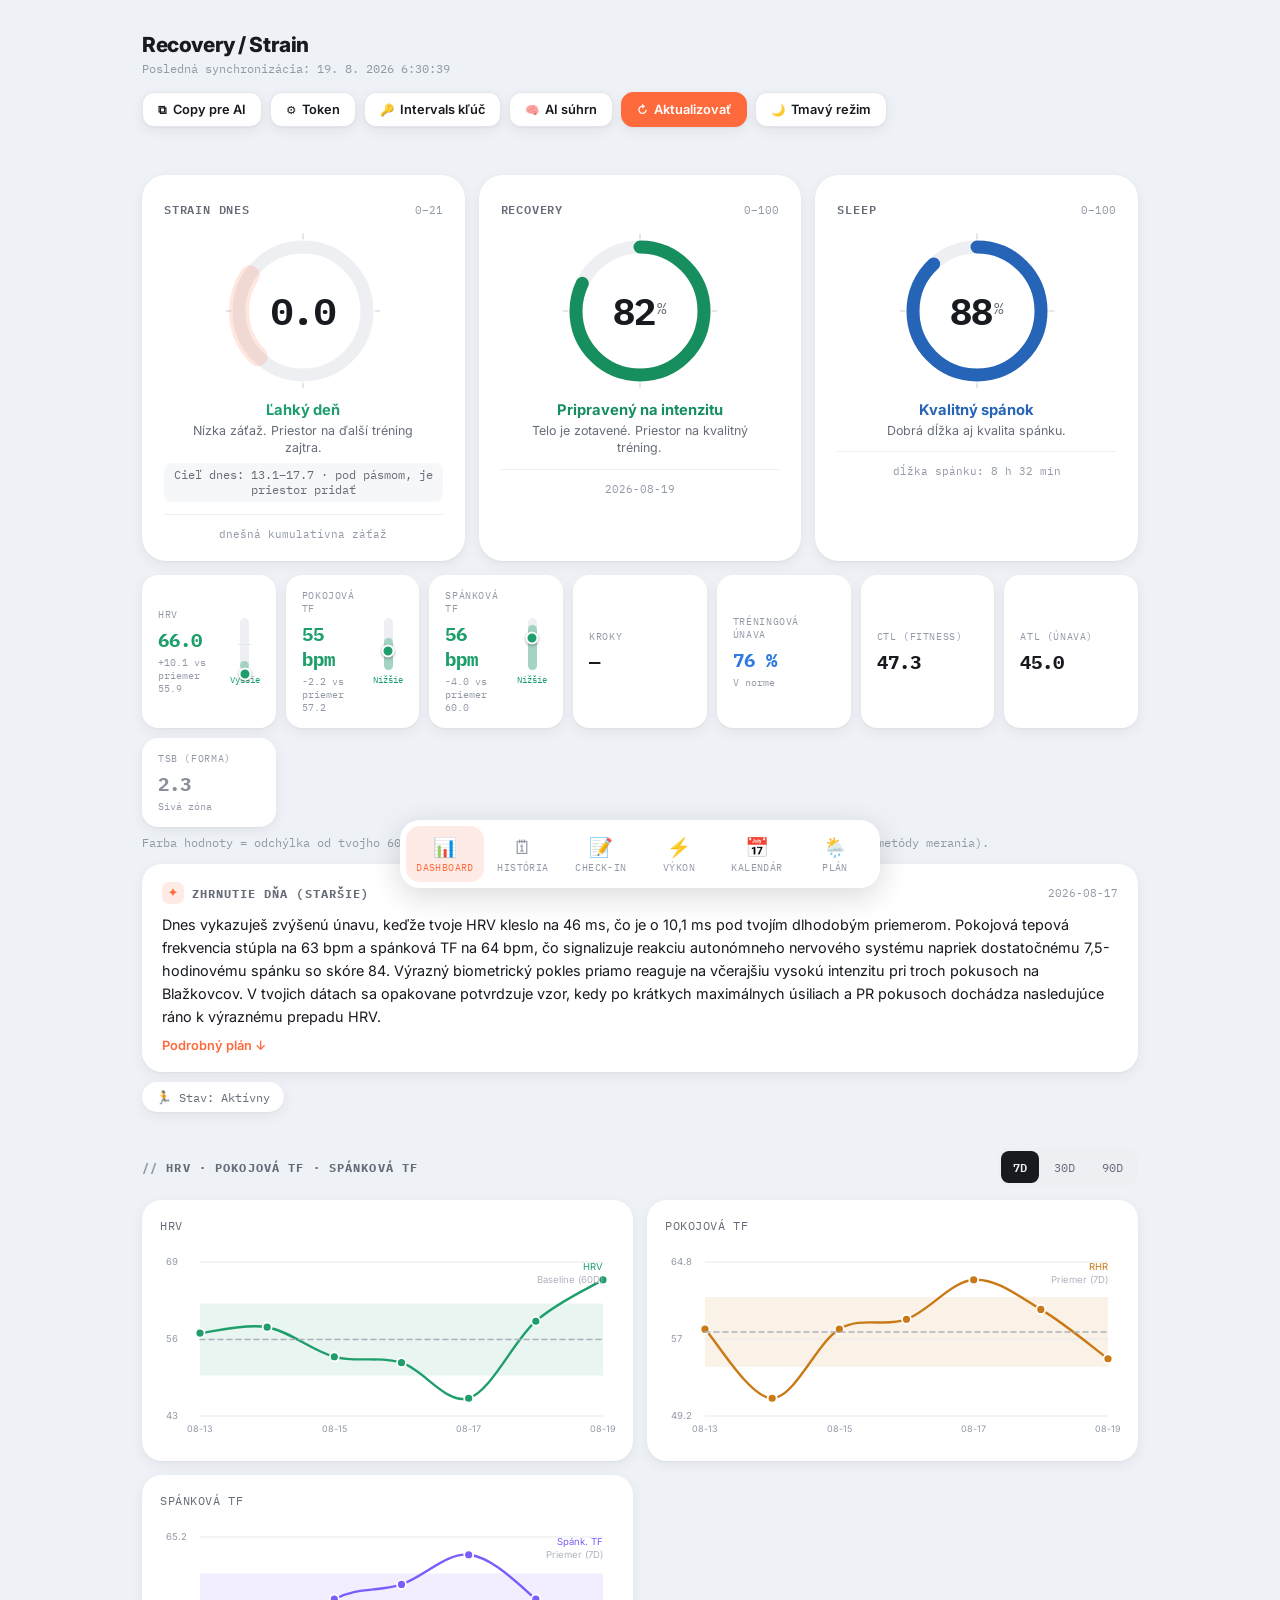
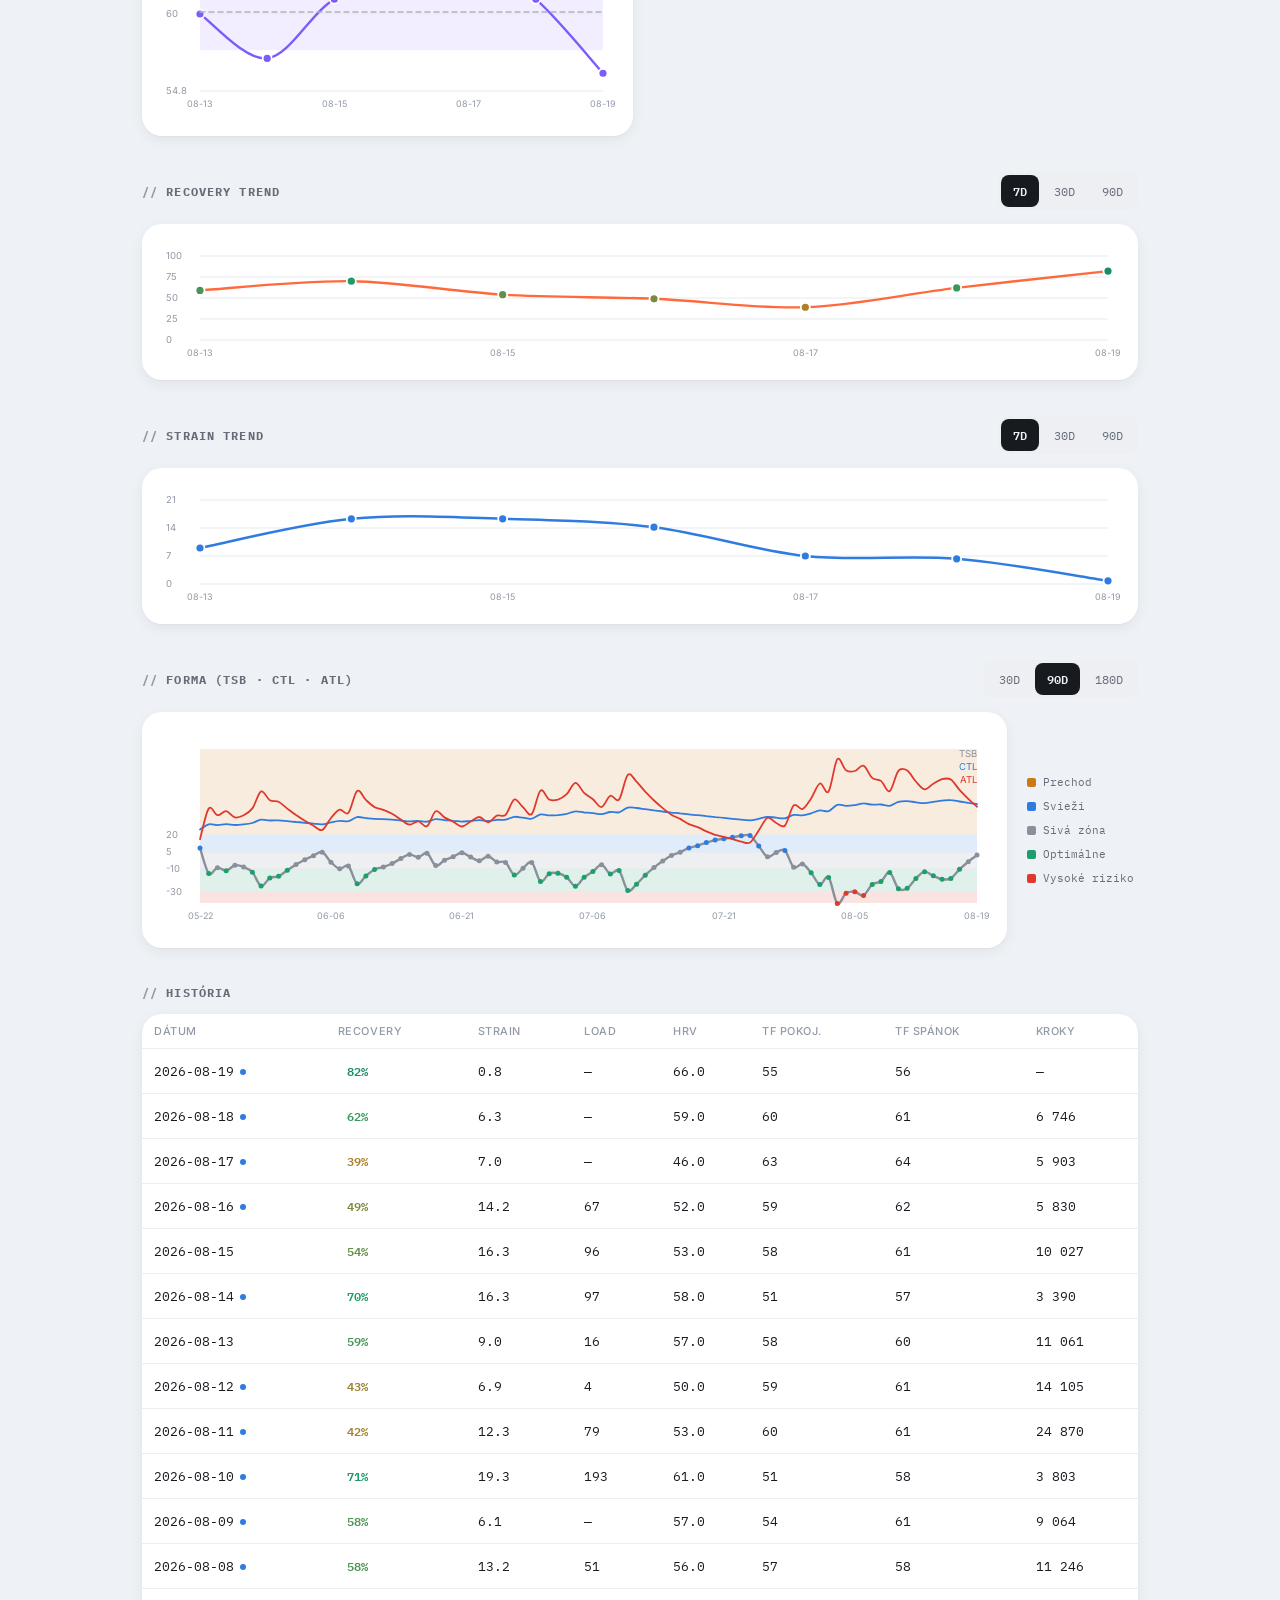
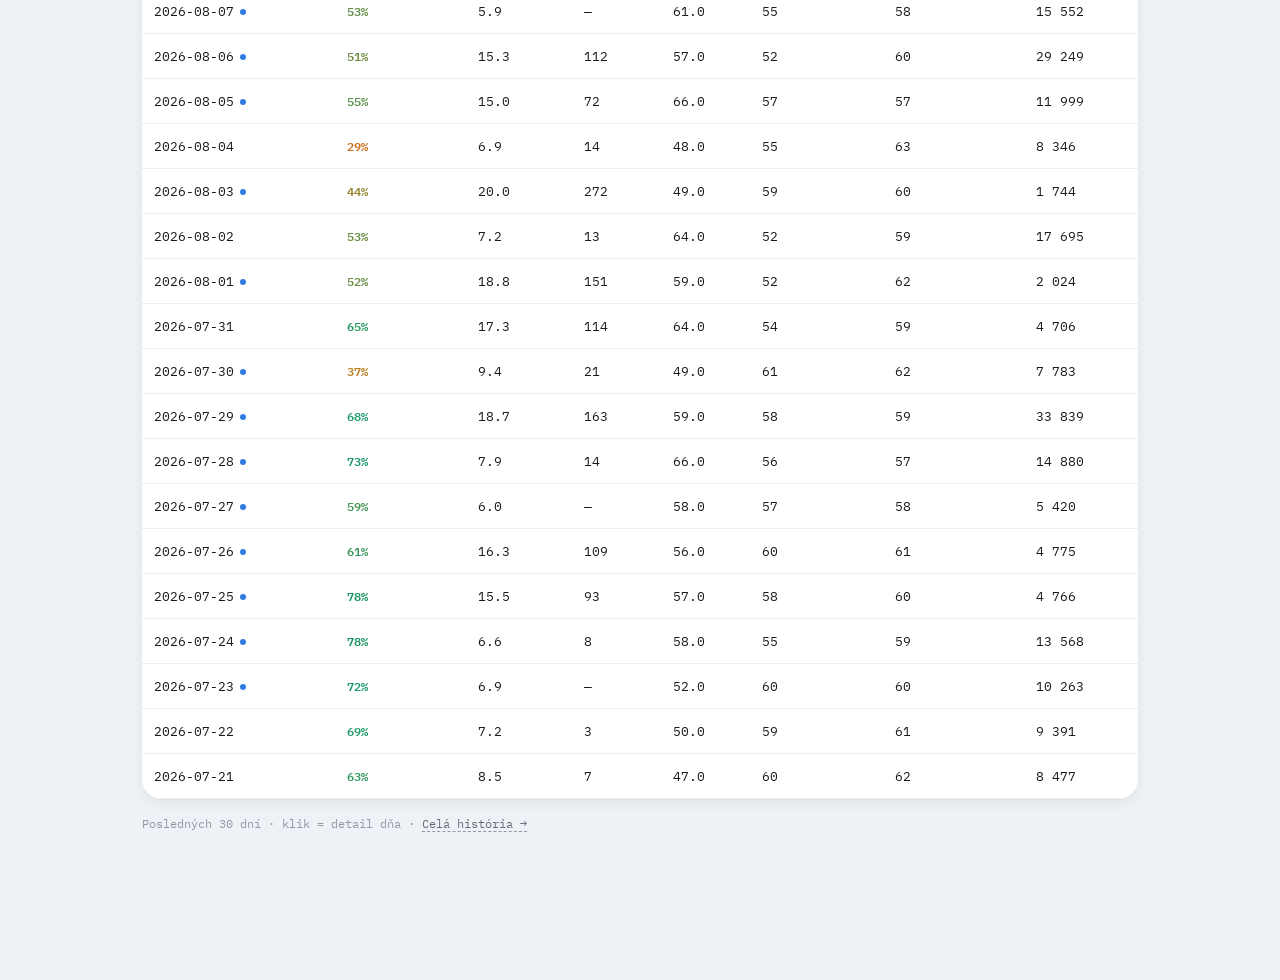
==== commit 34c050a0: "Add files via upload" ====
--- a/index.html
+++ b/index.html
@@ -723,12 +723,12 @@
 
   // ---- Bannery: farba = odchýlka od 60-dňového baseline ----
   function devInfo(value, bl, direction){
-    if(value==null || !bl) return {color:null, sub:null};
+    if(value==null || !bl) return {color:null, sub:null, z:null, direction};
     const diff = value - bl.mean;
     const z = diff/bl.std;
     const color = baselineColor(z, direction);
     const sign = diff>=0 ? '+' : '';
-    return {color, sub: `${sign}${diff.toFixed(1)} vs priemer ${bl.mean.toFixed(1)}`};
+    return {color, sub: `${sign}${diff.toFixed(1)} vs priemer ${bl.mean.toFixed(1)}`, z, direction};
   }
   const hrvDev = devInfo(today.hrv, LATEST_BASELINE.hrv, 1);
   const rhrDev = devInfo(today.restingHR, LATEST_BASELINE.restingHR, -1);
@@ -736,16 +736,40 @@
   const stepsBL = LATEST_BASELINE.steps;
   const stepsSub = (today.steps!=null && stepsBL) ?
     `${today.steps>=stepsBL.mean?'+':''}${Math.round(today.steps-stepsBL.mean).toLocaleString('sk-SK')} vs priemer ${Math.round(stepsBL.mean).toLocaleString('sk-SK')}` : null;
+  // Kroky nemajú "dobrý/zlý" smer (viac krokov nie je samo osebe lepšie ani horšie ako menej),
+  // preto direction=0 - farba slajdra ostáva neutrálna (accent), len poloha ukazuje odchýlku.
+  const stepsZ = (today.steps!=null && stepsBL) ? (today.steps-stepsBL.mean)/(stepsBL.std||1) : null;
   const tsbZone = today.tsb!=null ? formaZoneFor(today.tsb) : null;
   const fatigueZone = today.fatigueRatio!=null ? fatigueRatioZoneFor(today.fatigueRatio) : null;
+
+  // ---- Zvislý "baseline" slajder (viď žiadosť Adama + priložený screenshot z Health Monitora) ----
+  // Ukazuje, KDE sa dnešná hodnota nachádza voči tvojmu 60-dňovému priemeru - stred pilulky =
+  // priemer, hore = nad priemerom, dole = pod priemerom. Škálovanie ±2.4 SD na celú výšku (mierne
+  // orezané na 8-92%, aby bodka nikdy nezmizla úplne za okrajom aj pri extrémnejších dňoch).
+  // Farba dot/výplne = baselineColor() (dobre/zle podľa smeru pre danú metriku); pri neutrálnom
+  // smere (Kroky) sa použije accent farba bez hodnotenia dobre/zle.
+  function metricSliderHtml(z, color, goodLabel, badLabel){
+    if(z==null || isNaN(z)) return '';
+    const pct = clamp(50 + z*20, 8, 92); // % od HORE (CSS top-style pozícia bodky)
+    const fillColor = color || 'var(--accent)';
+    const status = z >= 0.6 ? goodLabel : (z <= -0.6 ? badLabel : 'V norme');
+    return `<div class="metric-slider-wrap">
+      <div class="metric-slider">
+        <div class="metric-slider-mid"></div>
+        <div class="metric-slider-fill" style="height:${(100-pct).toFixed(1)}%;background:${fillColor};"></div>
+        <div class="metric-slider-dot" style="top:${pct.toFixed(1)}%;background:${fillColor};"></div>
+      </div>
+      <div class="metric-slider-status" style="${color?'color:'+color+';':''}">${status}</div>
+    </div>`;
+  }
 
   const metricsRow = document.getElementById('metrics-row');
   metricsRow.innerHTML = '';
   const metrics = [
-    {label:'HRV', val: fmt(today.hrv,1), color:hrvDev.color, sub:hrvDev.sub},
-    {label:'Pokojová TF', val: fmt(today.restingHR,0,' bpm'), color:rhrDev.color, sub:rhrDev.sub},
-    {label:'Spánková TF', val: fmt(today.avgSleepingHR,0,' bpm'), color:sleepHrDev.color, sub:sleepHrDev.sub},
-    {label:'Kroky', val: today.steps!=null ? today.steps.toLocaleString('sk-SK') : '—', sub: stepsSub},
+    {label:'HRV', val: fmt(today.hrv,1), color:hrvDev.color, sub:hrvDev.sub, slider: metricSliderHtml(hrvDev.z, hrvDev.color, 'Vyššie', 'Nižšie')},
+    {label:'Pokojová TF', val: fmt(today.restingHR,0,' bpm'), color:rhrDev.color, sub:rhrDev.sub, slider: metricSliderHtml(rhrDev.z, rhrDev.color, 'Vyššie', 'Nižšie')},
+    {label:'Spánková TF', val: fmt(today.avgSleepingHR,0,' bpm'), color:sleepHrDev.color, sub:sleepHrDev.sub, slider: metricSliderHtml(sleepHrDev.z, sleepHrDev.color, 'Vyššie', 'Nižšie')},
+    {label:'Kroky', val: today.steps!=null ? today.steps.toLocaleString('sk-SK') : '—', sub: stepsSub, slider: metricSliderHtml(stepsZ, null, 'Viac', 'Menej')},
     {label:'Tréningová únava', val: today.fatigueRatio!=null ? Math.round(today.fatigueRatio*100)+' %' : '—', color: fatigueZone?fatigueZone.color:null, sub: fatigueZone?fatigueZone.label:null},
     {label:'CTL (Fitness)', val: fmt(today.ctl,1)},
     {label:'ATL (Únava)', val: fmt(today.atl,1)},
@@ -754,9 +778,10 @@
   metrics.forEach(m=>{
     const div = document.createElement('div');
     div.className='metric';
-    div.innerHTML = `<div class="metric-label">${m.label}</div><div class="metric-val" style="${m.color?'color:'+m.color+';':''}">${m.val}</div>${m.sub?`<div class="metric-sub">${m.sub}</div>`:''}`;
+    div.innerHTML = `<div class="metric-body"><div class="metric-label">${m.label}</div><div class="metric-val" style="${m.color?'color:'+m.color+';':''}">${m.val}</div>${m.sub?`<div class="metric-sub">${m.sub}</div>`:''}</div>${m.slider||''}`;
     metricsRow.appendChild(div);
   });
+
 
   renderActivityList(activities, todayDate);
   renderFormaLegend('forma-legend');
--- a/style.css
+++ b/style.css
@@ -158,10 +158,21 @@
 
 /* ---------- Metrics: karty (Bevel HRV/RHR mini-card štýl) ---------- */
 .metrics-row{display:grid;grid-template-columns:repeat(auto-fit,minmax(120px,1fr));gap:10px;margin-top:14px;}
-.metric{background:var(--surface);border-radius:16px;box-shadow:var(--shadow-card);padding:14px 16px;}
+.metric{background:var(--surface);border-radius:16px;box-shadow:var(--shadow-card);padding:14px 16px;display:flex;align-items:center;justify-content:space-between;gap:10px;}
+.metric-body{flex:1;min-width:0;}
 .metric-label{color:var(--text-faint);font-family:var(--mono);font-size:0.64rem;text-transform:uppercase;letter-spacing:.06em;margin-bottom:6px;}
 .metric-val{font-family:var(--mono);font-size:1.2rem;font-weight:700;}
 .metric-sub{font-family:var(--mono);font-size:0.62rem;color:var(--text-faint);margin-top:4px;}
+/* Zvislý "baseline" slajder (inšpirované Health Monitor kartami z hodiniek) - pilulkový track s
+   vyplnenou spodnou časťou po aktuálnu hodnotu + bodka na jej presnej pozícii. Pozícia = kde sa
+   dnešná hodnota nachádza voči 60-dňovému priemeru (stred = priemer), farba = či je to podľa
+   baselineColor() dobre/zle/neutrálne pre daný smer (viď index.html). */
+.metric-slider-wrap{flex-shrink:0;display:flex;flex-direction:column;align-items:center;gap:4px;}
+.metric-slider{position:relative;width:9px;height:52px;border-radius:5px;background:var(--surface-3);overflow:visible;}
+.metric-slider-mid{position:absolute;left:-2px;right:-2px;top:50%;height:1px;background:var(--line);}
+.metric-slider-fill{position:absolute;left:0;right:0;bottom:0;border-radius:5px;opacity:0.35;}
+.metric-slider-dot{position:absolute;left:50%;width:13px;height:13px;border-radius:50%;transform:translate(-50%,50%);border:2px solid var(--surface);box-shadow:0 1px 3px rgba(0,0,0,.35);}
+.metric-slider-status{font-family:var(--mono);font-size:0.56rem;color:var(--text-faint);white-space:nowrap;}
 
 /* ---------- AI súhrn dňa (Gemini) ---------- */
 .ai-card{
@@ -232,9 +243,16 @@
 .power-stat-val{font-family:var(--mono);font-size:1.35rem;font-weight:700;}
 .power-stat-sub{font-family:var(--mono);font-size:0.68rem;color:var(--text-faint);margin-top:3px;}
 .power-breakdown{margin-top:14px;padding-top:14px;border-top:1px solid var(--line-soft);font-size:0.8rem;color:var(--text-dim);line-height:1.7;}
-.power-slider-row{display:flex;align-items:center;gap:12px;margin:6px 0 4px;}
-.power-slider-row input[type="range"]{flex:1;accent-color:var(--accent);}
+.power-slider-row{display:flex;align-items:center;gap:12px;margin:6px 0 2px;}
+.power-slider-track-wrap{position:relative;flex:1;padding-top:16px;}
+.power-slider-track-wrap input[type="range"]{width:100%;display:block;accent-color:var(--accent);}
 .power-slider-val{font-family:var(--mono);font-weight:700;min-width:64px;text-align:right;}
+.power-slider-marks{position:absolute;left:9px;right:9px;top:16px;height:0;pointer-events:none;}
+.power-slider-mark{position:absolute;top:-13px;transform:translateX(-50%);display:flex;flex-direction:column;align-items:center;}
+.power-slider-mark .dot{width:2px;height:11px;border-radius:1px;background:var(--good);}
+.power-slider-mark.last .dot{background:var(--data);}
+.power-slider-range-labels{display:flex;justify-content:space-between;align-items:center;font-family:var(--mono);font-size:0.68rem;color:var(--text-faint);margin:0 0 8px;}
+.power-slider-pr-label{color:var(--good);font-weight:600;}
 .power-history-row{display:flex;justify-content:space-between;align-items:center;padding:10px 14px;background:var(--surface);border-radius:12px;box-shadow:var(--shadow-card);margin-bottom:8px;font-size:0.83rem;}
 .power-history-date{font-family:var(--mono);color:var(--text-faint);font-size:0.72rem;}
 .power-note{font-size:0.78rem;color:var(--text-faint);line-height:1.55;margin-top:10px;}
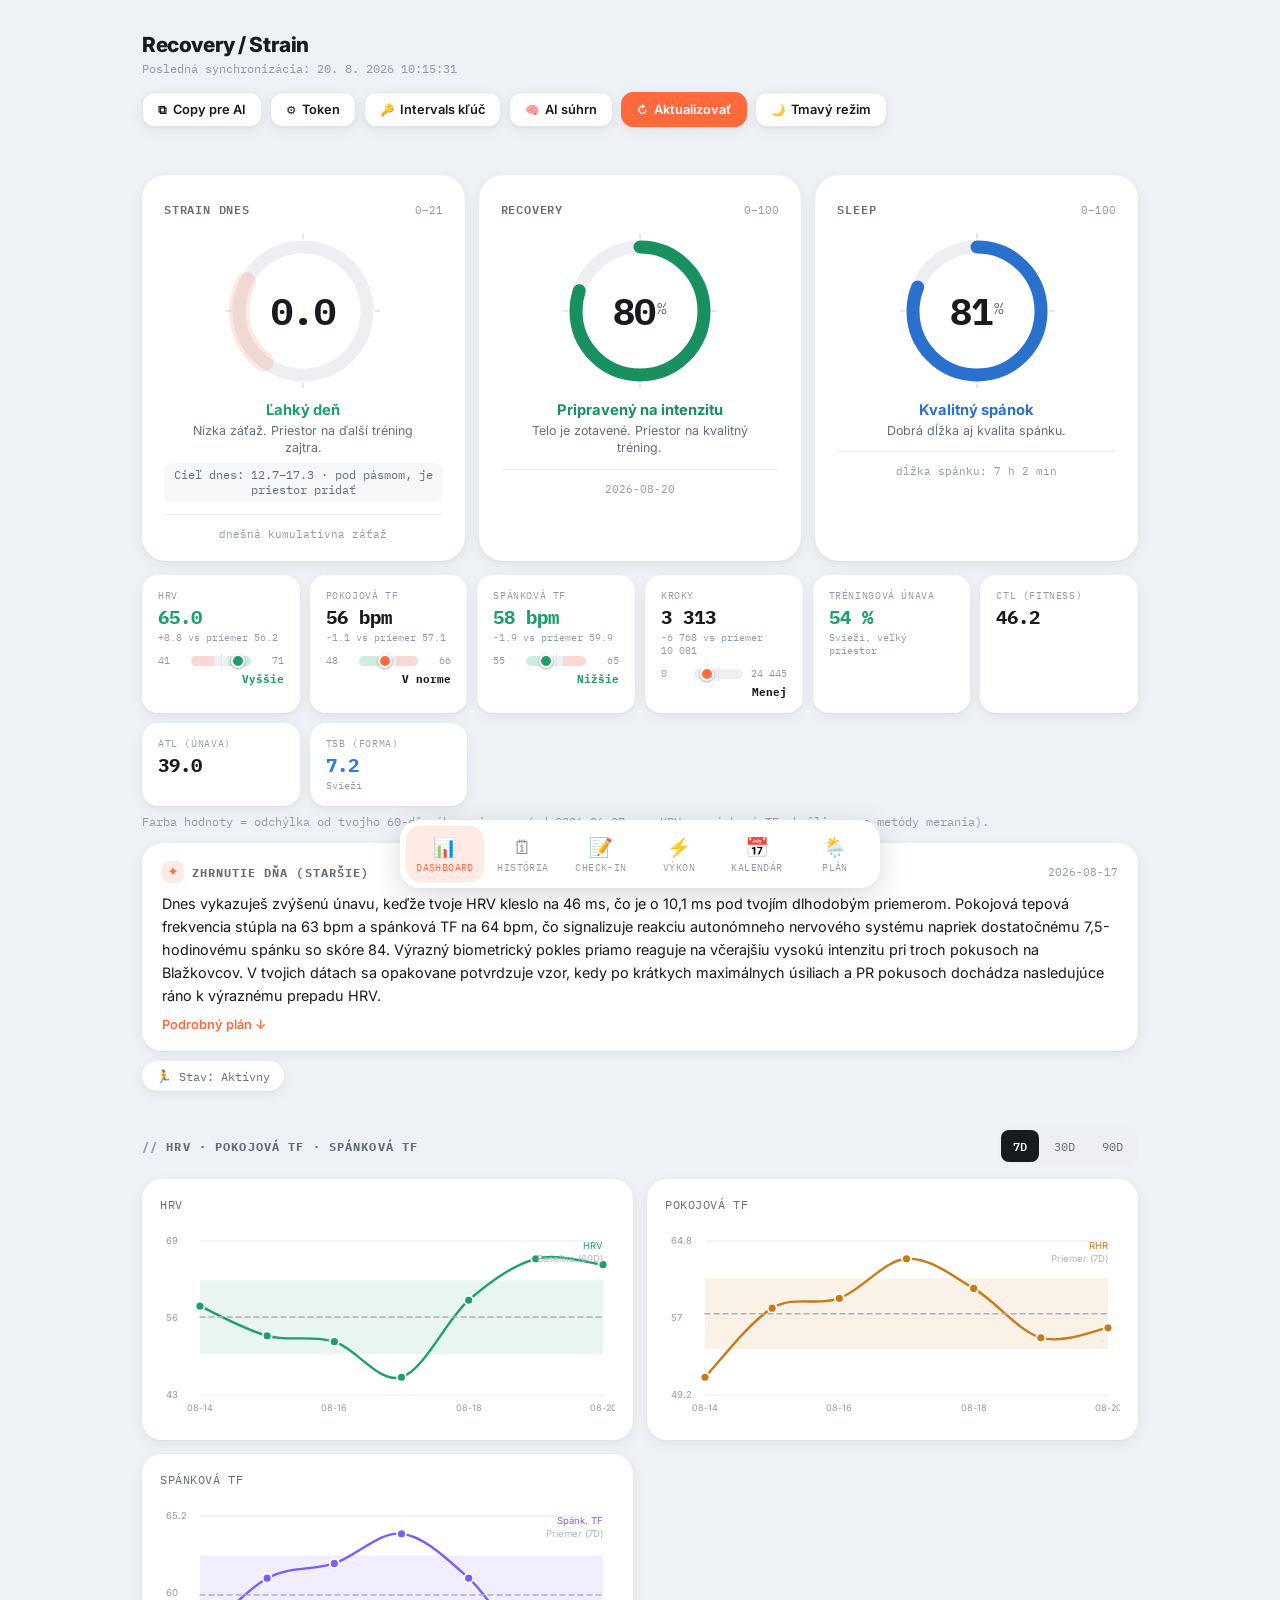
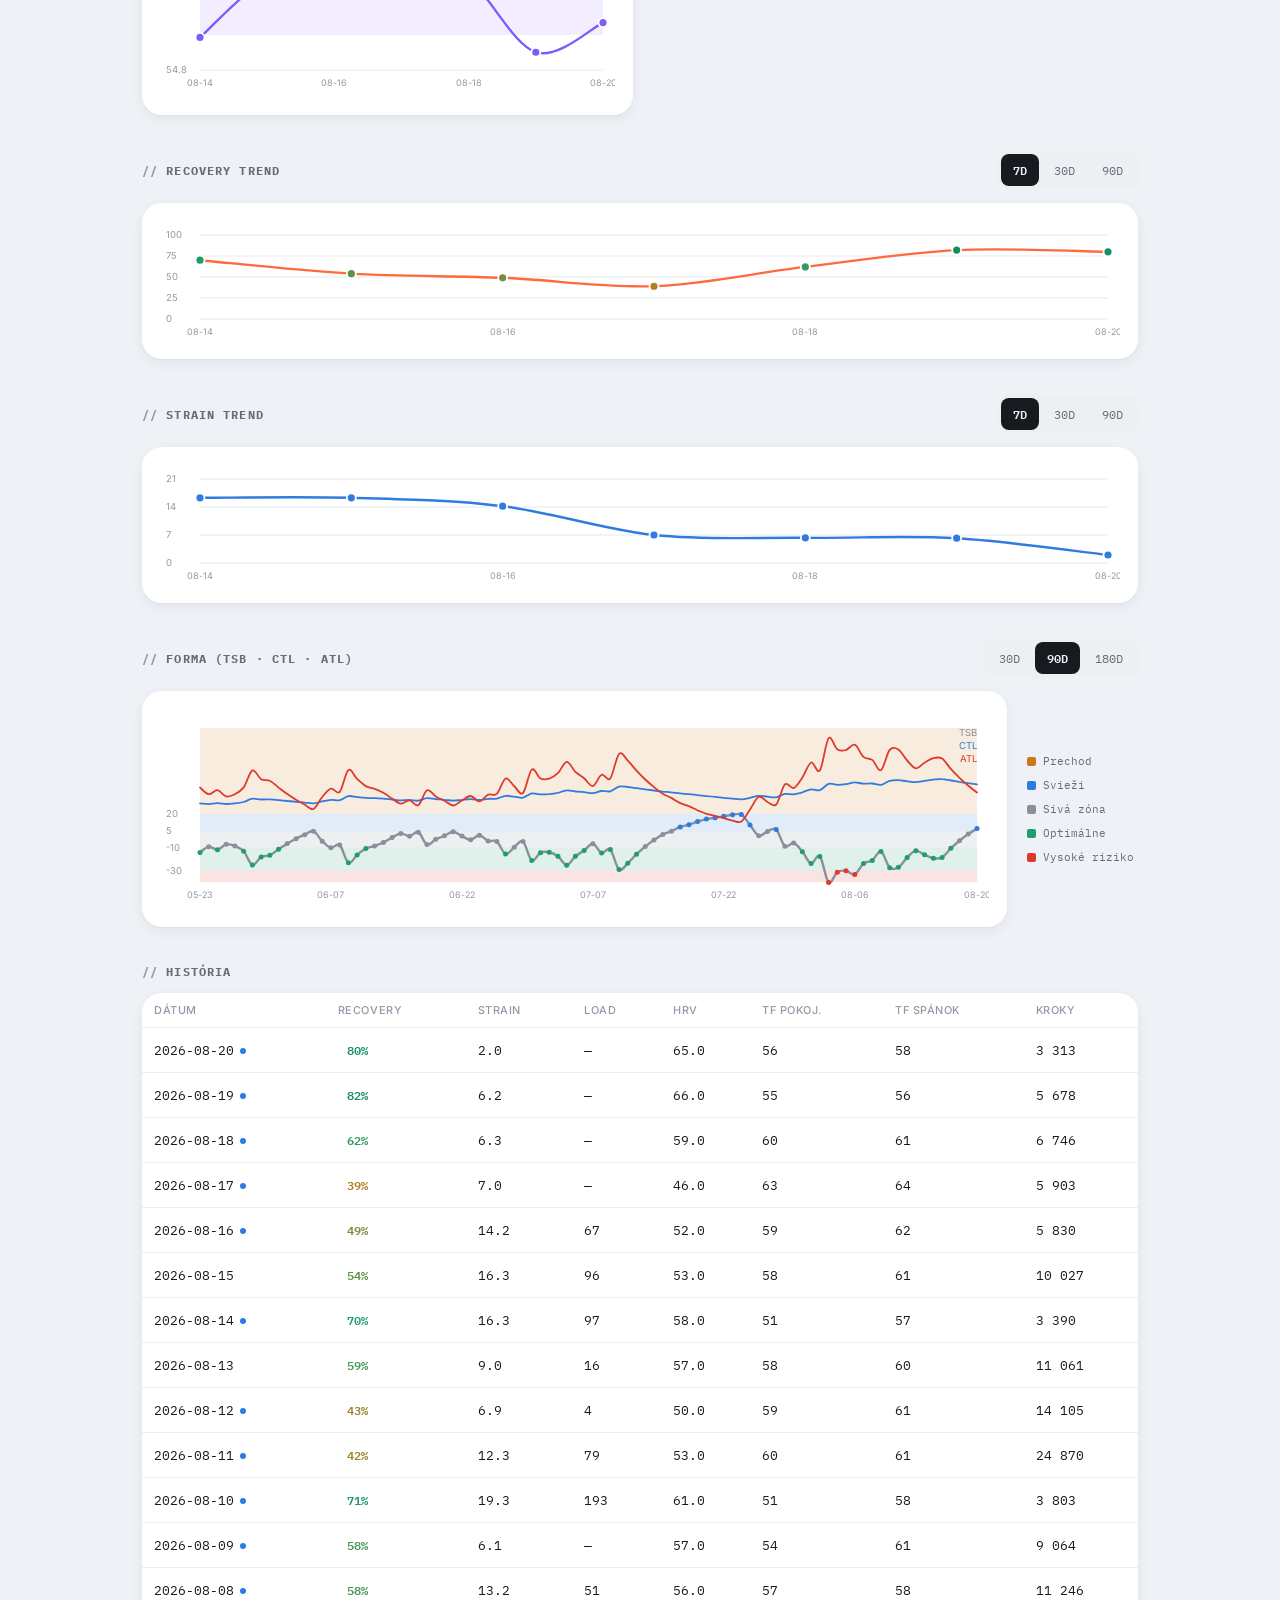
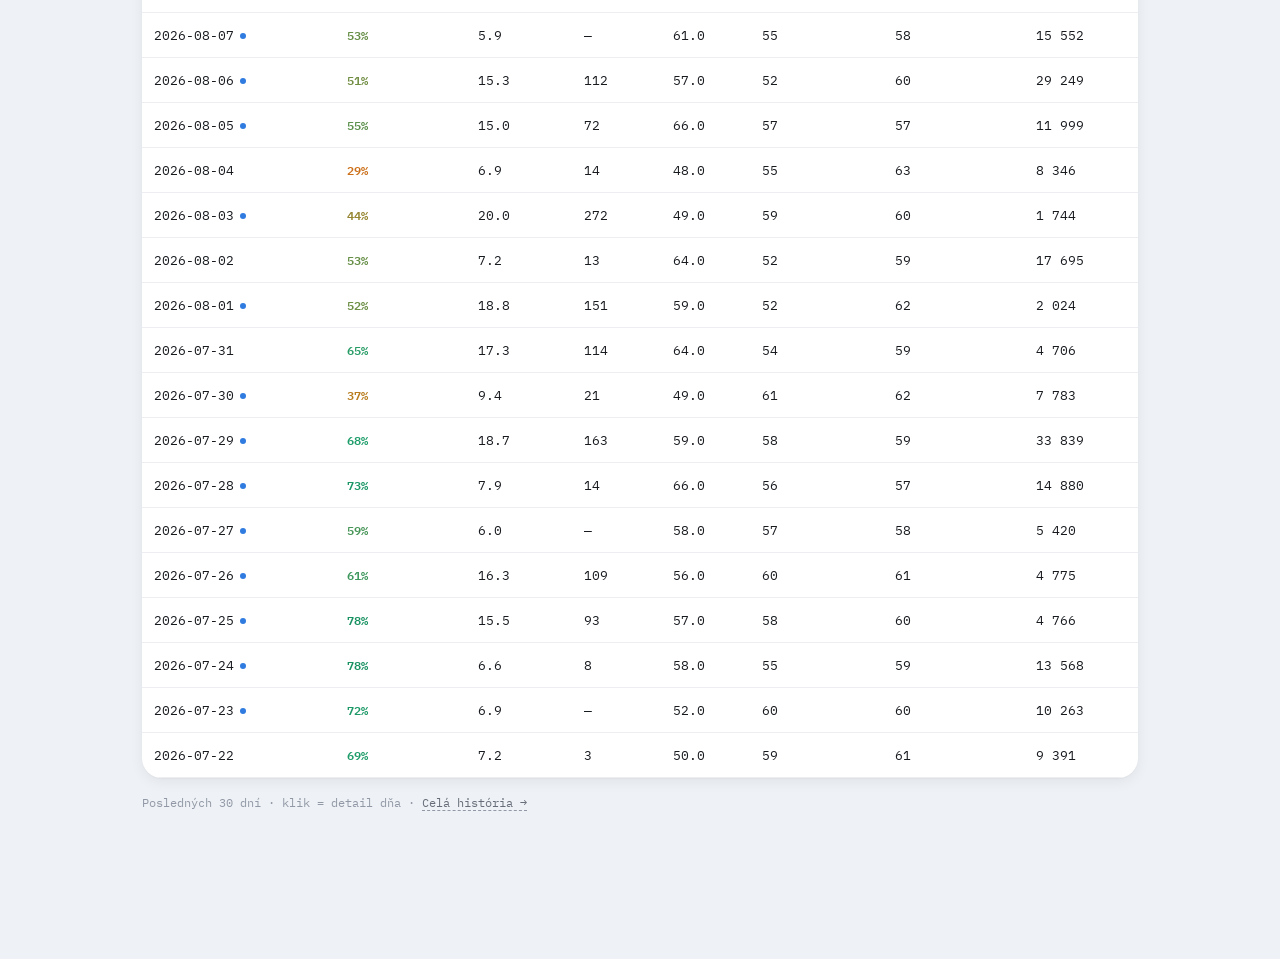
==== commit 61cdef0c: "Add files via upload" ====
--- a/index.html
+++ b/index.html
@@ -742,22 +742,34 @@
   const tsbZone = today.tsb!=null ? formaZoneFor(today.tsb) : null;
   const fatigueZone = today.fatigueRatio!=null ? fatigueRatioZoneFor(today.fatigueRatio) : null;
 
-  // ---- Zvislý "baseline" slajder (viď žiadosť Adama + priložený screenshot z Health Monitora) ----
-  // Ukazuje, KDE sa dnešná hodnota nachádza voči tvojmu 60-dňovému priemeru - stred pilulky =
-  // priemer, hore = nad priemerom, dole = pod priemerom. Škálovanie ±2.4 SD na celú výšku (mierne
-  // orezané na 8-92%, aby bodka nikdy nezmizla úplne za okrajom aj pri extrémnejších dňoch).
-  // Farba dot/výplne = baselineColor() (dobre/zle podľa smeru pre danú metriku); pri neutrálnom
-  // smere (Kroky) sa použije accent farba bez hodnotenia dobre/zle.
-  function metricSliderHtml(z, color, goodLabel, badLabel){
+  // ---- Vodorovný "baseline" pás (viď žiadosť Adama + priložený screenshot z Health Monitora) ----
+  // OPRAVA 19.8.2026: pôvodná zvislá tenká pilulka vedľa textu bola natlačená do úzkeho stĺpca a
+  // nemala žiadne referenčné hodnoty - dala sa z nej vyčítať len hrubá poloha ("niekde hore"), nie
+  // KDE presne v tvojom bežnom rozsahu si. Teraz je to vodorovný pás cez celú šírku karty (pod
+  // hodnotou, nie vedľa nej), s reálnymi jednotkami na okrajoch (nie abstraktné SD) a 3 farebnými
+  // zónami na pozadí, takže je hneď vidieť "toto je moje bežné pásmo" aj bez čítania čísel.
+  // Stred pásu = tvoj 60-dňový priemer, okraje = priemer ±2.4 SD. Farba zón/bodky podľa direction:
+  //  +1 = vyššie je lepšie (HRV)   -> zelená zóna vpravo, červená vľavo
+  //  -1 = nižšie je lepšie (TF)    -> zelená zóna vľavo, červená vpravo
+  //   0 = neutrálne (Kroky)        -> žiadne hodnotenie dobre/zle, len poloha
+  function metricSliderHtml(z, color, goodLabel, badLabel, direction, bl, fmtFn){
     if(z==null || isNaN(z)) return '';
-    const pct = clamp(50 + z*20, 8, 92); // % od HORE (CSS top-style pozícia bodky)
+    const pct = clamp(50 + z*20, 4, 96); // % zľava - rovnaké škálovanie ako predtým (±2.4 SD ~ celá šírka)
     const fillColor = color || 'var(--accent)';
     const status = z >= 0.6 ? goodLabel : (z <= -0.6 ? badLabel : 'V norme');
+    const goodTint = hexToRgba(PALETTE.good, 0.20), badTint = hexToRgba(PALETTE.bad, 0.20);
+    const zoneLo = direction > 0 ? badTint : (direction < 0 ? goodTint : 'var(--surface-3)');
+    const zoneHi = direction > 0 ? goodTint : (direction < 0 ? badTint : 'var(--surface-3)');
+    const lo = bl ? fmtFn(Math.max(0, bl.mean - 2.4*bl.std)) : null;
+    const hi = bl ? fmtFn(bl.mean + 2.4*bl.std) : null;
     return `<div class="metric-slider-wrap">
-      <div class="metric-slider">
-        <div class="metric-slider-mid"></div>
-        <div class="metric-slider-fill" style="height:${(100-pct).toFixed(1)}%;background:${fillColor};"></div>
-        <div class="metric-slider-dot" style="top:${pct.toFixed(1)}%;background:${fillColor};"></div>
+      <div class="metric-slider-row">
+        ${lo!=null ? `<span class="metric-slider-endlabel lo">${lo}</span>` : ''}
+        <div class="metric-slider" style="--zone-lo:${zoneLo};--zone-mid:var(--surface-3);--zone-hi:${zoneHi};">
+          <div class="metric-slider-mid"></div>
+          <div class="metric-slider-dot" style="left:${pct.toFixed(1)}%;background:${fillColor};"></div>
+        </div>
+        ${hi!=null ? `<span class="metric-slider-endlabel hi">${hi}</span>` : ''}
       </div>
       <div class="metric-slider-status" style="${color?'color:'+color+';':''}">${status}</div>
     </div>`;
@@ -766,10 +778,14 @@
   const metricsRow = document.getElementById('metrics-row');
   metricsRow.innerHTML = '';
   const metrics = [
-    {label:'HRV', val: fmt(today.hrv,1), color:hrvDev.color, sub:hrvDev.sub, slider: metricSliderHtml(hrvDev.z, hrvDev.color, 'Vyššie', 'Nižšie')},
-    {label:'Pokojová TF', val: fmt(today.restingHR,0,' bpm'), color:rhrDev.color, sub:rhrDev.sub, slider: metricSliderHtml(rhrDev.z, rhrDev.color, 'Vyššie', 'Nižšie')},
-    {label:'Spánková TF', val: fmt(today.avgSleepingHR,0,' bpm'), color:sleepHrDev.color, sub:sleepHrDev.sub, slider: metricSliderHtml(sleepHrDev.z, sleepHrDev.color, 'Vyššie', 'Nižšie')},
-    {label:'Kroky', val: today.steps!=null ? today.steps.toLocaleString('sk-SK') : '—', sub: stepsSub, slider: metricSliderHtml(stepsZ, null, 'Viac', 'Menej')},
+    {label:'HRV', val: fmt(today.hrv,1), color:hrvDev.color, sub:hrvDev.sub,
+      slider: metricSliderHtml(hrvDev.z, hrvDev.color, 'Vyššie', 'Nižšie', 1, LATEST_BASELINE.hrv, v=>v.toFixed(0))},
+    {label:'Pokojová TF', val: fmt(today.restingHR,0,' bpm'), color:rhrDev.color, sub:rhrDev.sub,
+      slider: metricSliderHtml(rhrDev.z, rhrDev.color, 'Vyššie', 'Nižšie', -1, LATEST_BASELINE.restingHR, v=>v.toFixed(0))},
+    {label:'Spánková TF', val: fmt(today.avgSleepingHR,0,' bpm'), color:sleepHrDev.color, sub:sleepHrDev.sub,
+      slider: metricSliderHtml(sleepHrDev.z, sleepHrDev.color, 'Vyššie', 'Nižšie', -1, LATEST_BASELINE.avgSleepingHR, v=>v.toFixed(0))},
+    {label:'Kroky', val: today.steps!=null ? today.steps.toLocaleString('sk-SK') : '—', sub: stepsSub,
+      slider: metricSliderHtml(stepsZ, null, 'Viac', 'Menej', 0, stepsBL, v=>Math.round(v).toLocaleString('sk-SK'))},
     {label:'Tréningová únava', val: today.fatigueRatio!=null ? Math.round(today.fatigueRatio*100)+' %' : '—', color: fatigueZone?fatigueZone.color:null, sub: fatigueZone?fatigueZone.label:null},
     {label:'CTL (Fitness)', val: fmt(today.ctl,1)},
     {label:'ATL (Únava)', val: fmt(today.atl,1)},
--- a/style.css
+++ b/style.css
@@ -157,22 +157,31 @@
 }
 
 /* ---------- Metrics: karty (Bevel HRV/RHR mini-card štýl) ---------- */
-.metrics-row{display:grid;grid-template-columns:repeat(auto-fit,minmax(120px,1fr));gap:10px;margin-top:14px;}
-.metric{background:var(--surface);border-radius:16px;box-shadow:var(--shadow-card);padding:14px 16px;display:flex;align-items:center;justify-content:space-between;gap:10px;}
-.metric-body{flex:1;min-width:0;}
-.metric-label{color:var(--text-faint);font-family:var(--mono);font-size:0.64rem;text-transform:uppercase;letter-spacing:.06em;margin-bottom:6px;}
+.metrics-row{display:grid;grid-template-columns:repeat(auto-fit,minmax(150px,1fr));gap:10px;margin-top:14px;}
+.metric{background:var(--surface);border-radius:16px;box-shadow:var(--shadow-card);padding:14px 16px;display:flex;flex-direction:column;gap:10px;}
+.metric-body{display:flex;flex-direction:column;gap:2px;}
+.metric-label{color:var(--text-faint);font-family:var(--mono);font-size:0.64rem;text-transform:uppercase;letter-spacing:.06em;}
 .metric-val{font-family:var(--mono);font-size:1.2rem;font-weight:700;}
-.metric-sub{font-family:var(--mono);font-size:0.62rem;color:var(--text-faint);margin-top:4px;}
-/* Zvislý "baseline" slajder (inšpirované Health Monitor kartami z hodiniek) - pilulkový track s
-   vyplnenou spodnou časťou po aktuálnu hodnotu + bodka na jej presnej pozícii. Pozícia = kde sa
-   dnešná hodnota nachádza voči 60-dňovému priemeru (stred = priemer), farba = či je to podľa
-   baselineColor() dobre/zle/neutrálne pre daný smer (viď index.html). */
-.metric-slider-wrap{flex-shrink:0;display:flex;flex-direction:column;align-items:center;gap:4px;}
-.metric-slider{position:relative;width:9px;height:52px;border-radius:5px;background:var(--surface-3);overflow:visible;}
-.metric-slider-mid{position:absolute;left:-2px;right:-2px;top:50%;height:1px;background:var(--line);}
-.metric-slider-fill{position:absolute;left:0;right:0;bottom:0;border-radius:5px;opacity:0.35;}
-.metric-slider-dot{position:absolute;left:50%;width:13px;height:13px;border-radius:50%;transform:translate(-50%,50%);border:2px solid var(--surface);box-shadow:0 1px 3px rgba(0,0,0,.35);}
-.metric-slider-status{font-family:var(--mono);font-size:0.56rem;color:var(--text-faint);white-space:nowrap;}
+.metric-sub{font-family:var(--mono);font-size:0.62rem;color:var(--text-faint);}
+/* Vodorovný "baseline" pás (inšpirované Health Monitor kartami z hodiniek) - pilulkový track s
+   3 farebnými zónami (nižšie/v norme/vyššie voči 60-dňovému priemeru) + bodka na presnej pozícii
+   dnešnej hodnoty. Číselné hodnoty na okrajoch = skutočné jednotky (nie abstraktné SD), aby bolo
+   hneď jasné "toto je môj bežný rozsah" bez prepočítavania v hlave. Stavový popisok (napr.
+   "Vyššie") je farebne zvýraznený a sedí hneď vedľa bodky, nie oddelene pod celým pásom.
+   direction: 1 = vyššie je lepšie (zelená hore), -1 = nižšie je lepšie (zelená dole), 0 = neutrálne
+   (len poloha, žiadne hodnotenie dobre/zle - napr. Kroky). */
+.metric-slider-wrap{display:flex;flex-direction:column;gap:5px;}
+.metric-slider-row{display:flex;align-items:center;gap:8px;}
+.metric-slider-endlabel{font-family:var(--mono);font-size:0.6rem;color:var(--text-faint);flex-shrink:0;min-width:2.6em;}
+.metric-slider-endlabel.hi{text-align:right;}
+.metric-slider{position:relative;flex:1;height:10px;border-radius:6px;overflow:visible;
+  background:linear-gradient(to right, var(--zone-lo, var(--surface-3)) 0%, var(--zone-lo, var(--surface-3)) 38%,
+    var(--zone-mid, var(--surface-3)) 38%, var(--zone-mid, var(--surface-3)) 62%,
+    var(--zone-hi, var(--surface-3)) 62%, var(--zone-hi, var(--surface-3)) 100%);}
+.metric-slider-mid{position:absolute;top:-3px;bottom:-3px;left:50%;width:1px;background:var(--line);}
+.metric-slider-dot{position:absolute;top:50%;width:14px;height:14px;border-radius:50%;transform:translate(-50%,-50%);border:2px solid var(--surface);box-shadow:0 1px 3px rgba(0,0,0,.35);}
+.metric-slider-status{font-family:var(--mono);font-size:0.66rem;font-weight:700;text-align:right;white-space:nowrap;}
+
 
 /* ---------- AI súhrn dňa (Gemini) ---------- */
 .ai-card{
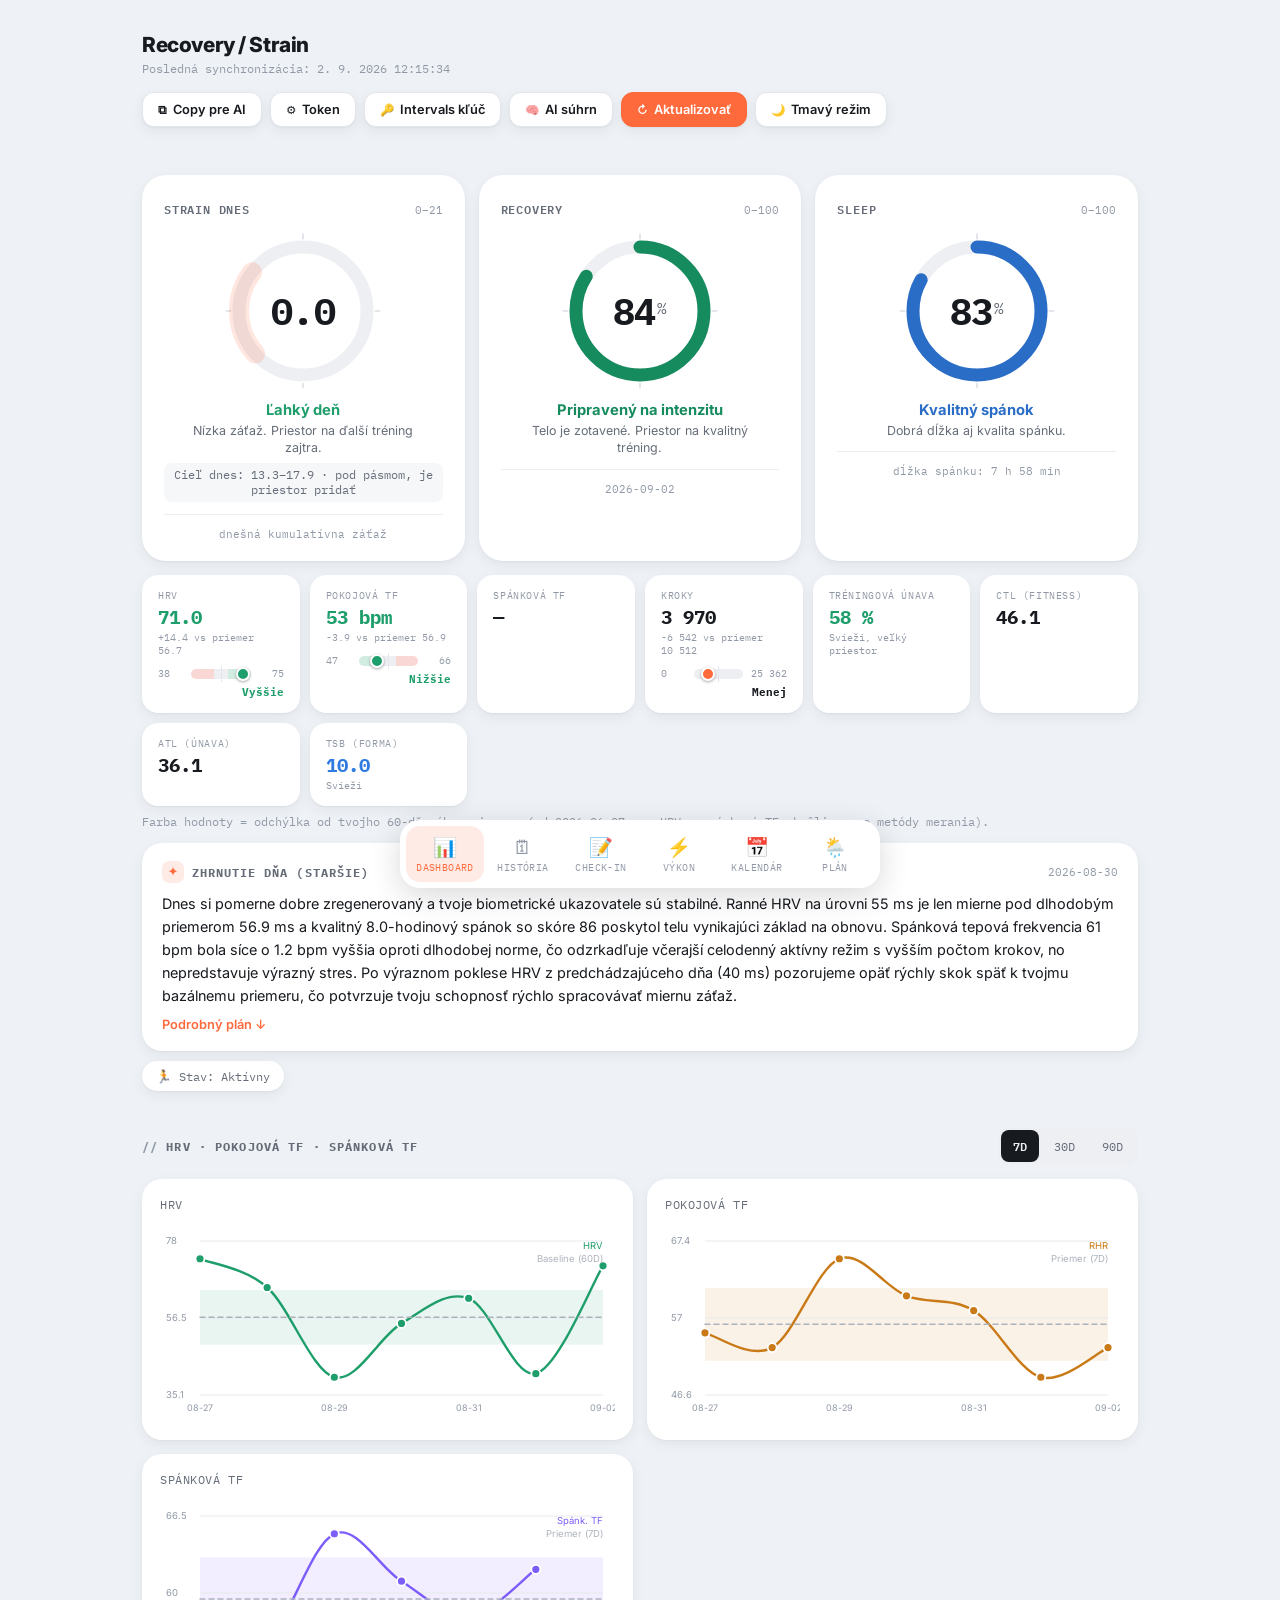
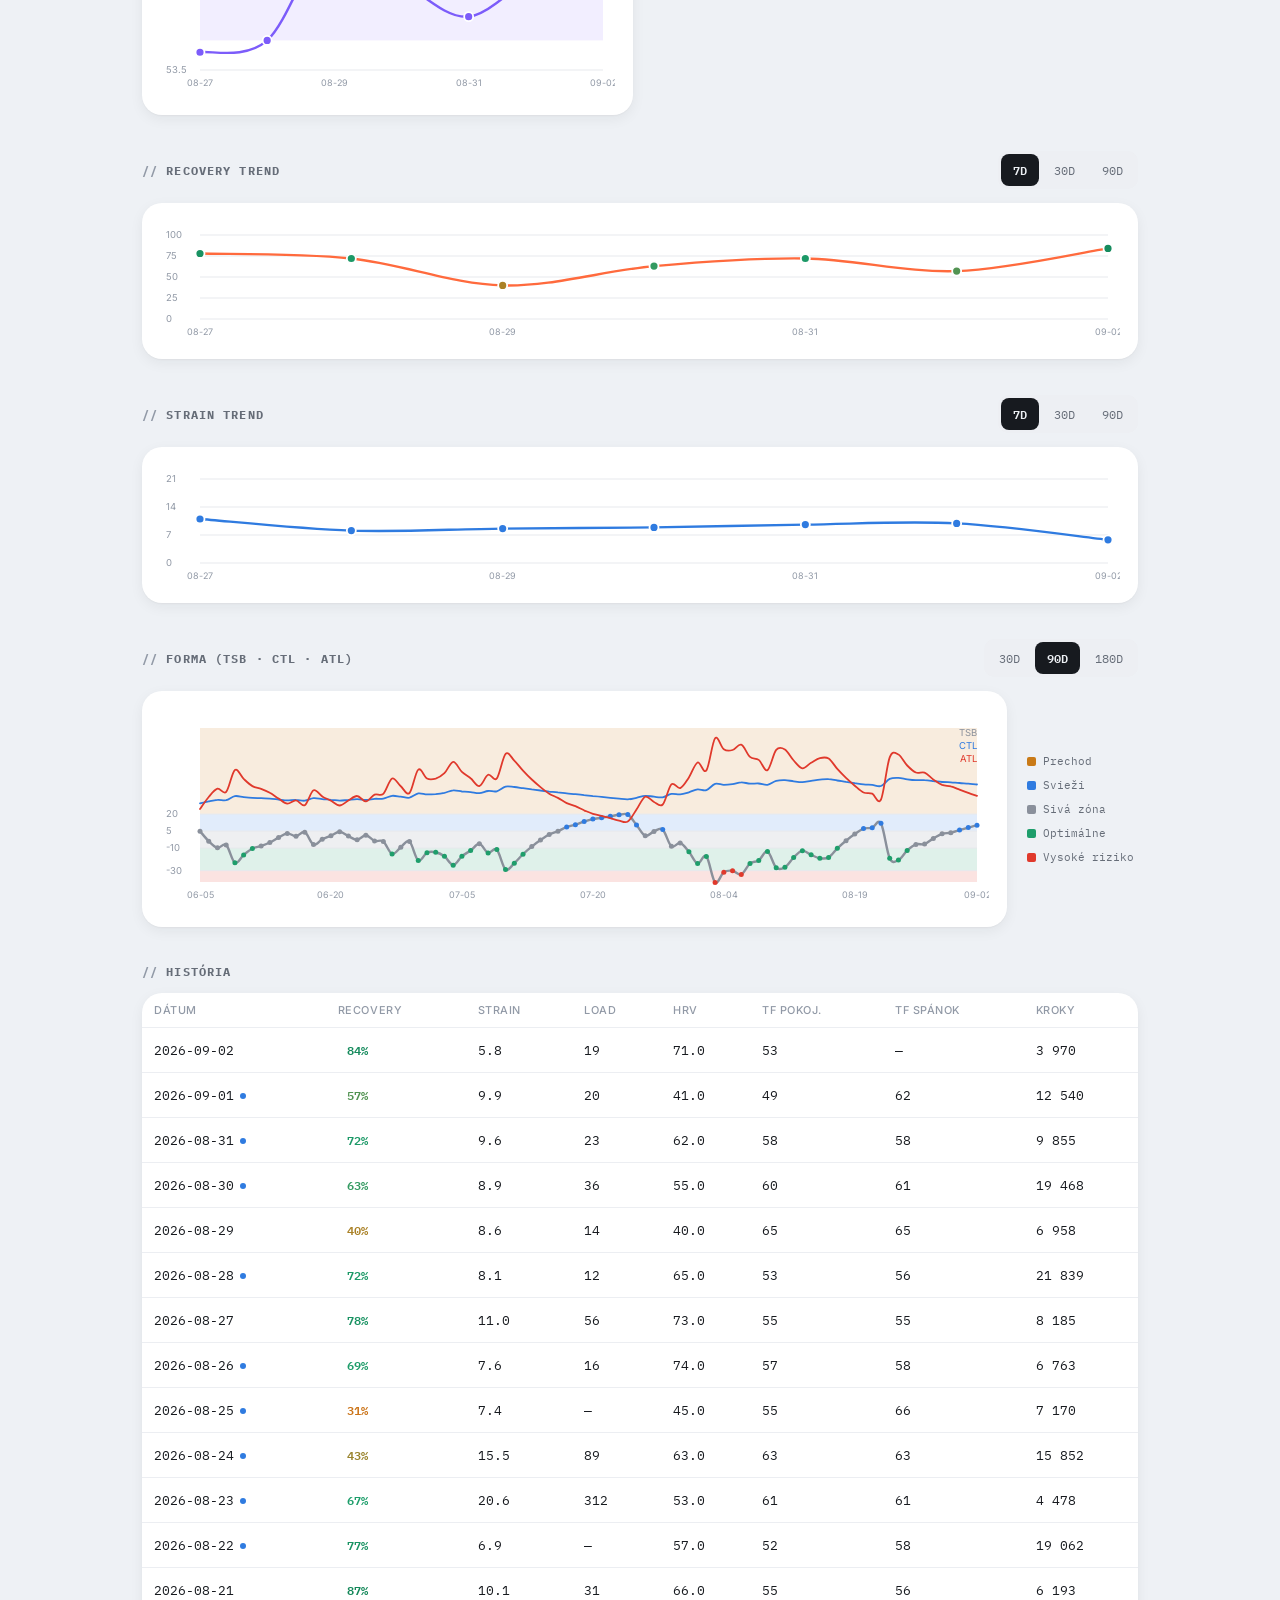
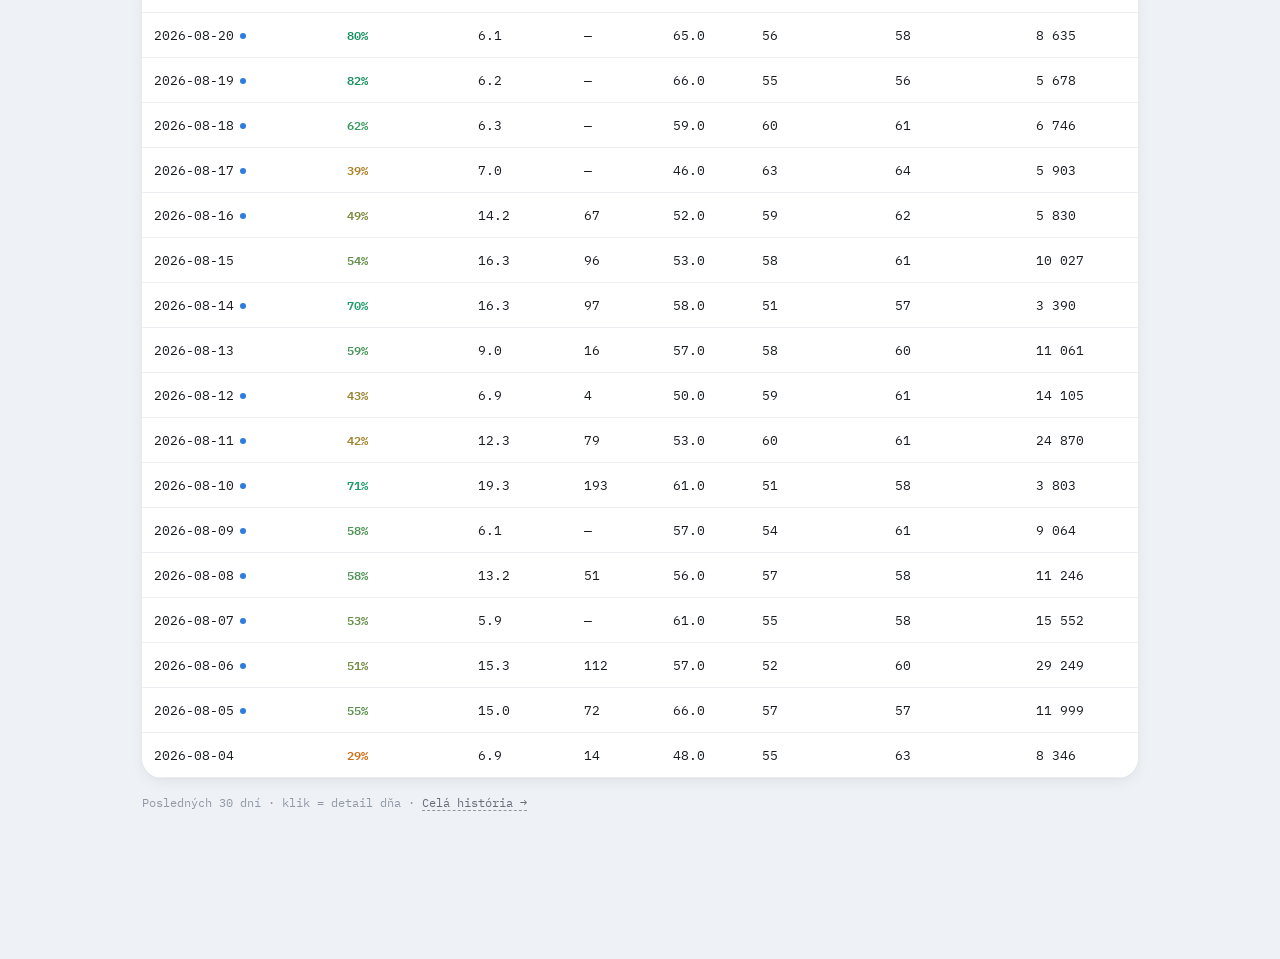
==== commit e5384869: "Add files via upload" ====
--- a/index.html
+++ b/index.html
@@ -119,6 +119,12 @@
         <div class="section-title">Dnešné aktivity</div>
       </div>
       <div class="activity-list" id="activity-list"></div>
+    </div>
+
+    <div class="chart-card" id="hr-today-card" style="display:none;">
+      <div class="chart-card-title">Tep — priebeh dňa</div>
+      <svg id="chart-hr-today"></svg>
+      <div class="sync-info" id="hr-today-caption"></div>
     </div>
 
     <div class="section-head">
@@ -599,12 +605,37 @@
 let STEPS_BASELINE_BY_DATE = new Map();
 let NOTES_BY_DATE_D = new Map(); // data/day_notes.json — zdieľané s Kalendárom/Históriou, pozri app-common.js
 
+// "Tep - priebeh dňa" - jednoduchý minútový graf najnovšieho dňa z data/heart_rate_intraday.json
+// (zapisuje sync.js, viď processHeartRateCsvs()). Len na info/zaujímavosť - ukazuje aj DOKEDY sú
+// dáta aktuálne, keďže Google Apps Script pushuje nový CSV export z telefónu len 1×/hod.
+function renderHrToday(intraday){
+  const card = document.getElementById('hr-today-card');
+  if(!intraday || !Array.isArray(intraday.points) || intraday.points.length < 2){
+    card.style.display = 'none';
+    return;
+  }
+  card.style.display = '';
+  const data = intraday.points.map(p => ({ date: (p.time||'').slice(0,5), hr: p.hr }));
+  drawChart('chart-hr-today', data, [{field:'hr', color:PALETTE.data, label:'Tep'}], {
+    minAtZero: true,
+    hideDots: true,
+    xLabel: d => d.date,
+    tooltipFormat: (field, val) => Math.round(val) + ' bpm',
+  });
+  const isToday = intraday.date === todayISO();
+  const lastT = (intraday.lastPointTime || '').slice(0,5);
+  const syncT = intraday.updatedAt ? new Date(intraday.updatedAt).toLocaleString('sk-SK') : '?';
+  document.getElementById('hr-today-caption').textContent =
+    `${isToday ? 'Dnes' : intraday.date} · dáta do ${lastT || '?'} · aktualizované ${syncT}`;
+}
+
 async function main(){
-  const [history, daily, sync, actHistory, actDaily, aiSummary, dayNotes, hrStrainByDate] = await Promise.all([
+  const [history, daily, sync, actHistory, actDaily, aiSummary, dayNotes, hrStrainByDate, hrIntraday] = await Promise.all([
     loadJson(HISTORY_URL), loadJson(DAILY_URL), loadJson(SYNC_URL),
     loadJson(ACT_HISTORY_URL), loadJson(ACT_DAILY_URL), loadJson(AI_SUMMARY_URL),
-    loadJson(DAY_NOTES_URL), loadHrStrainMap()
+    loadJson(DAY_NOTES_URL), loadHrStrainMap(), loadJson(HR_INTRADAY_URL)
   ]);
+  renderHrToday(hrIntraday);
 
   if(!history && !daily){
     document.getElementById('loading').style.display='none';
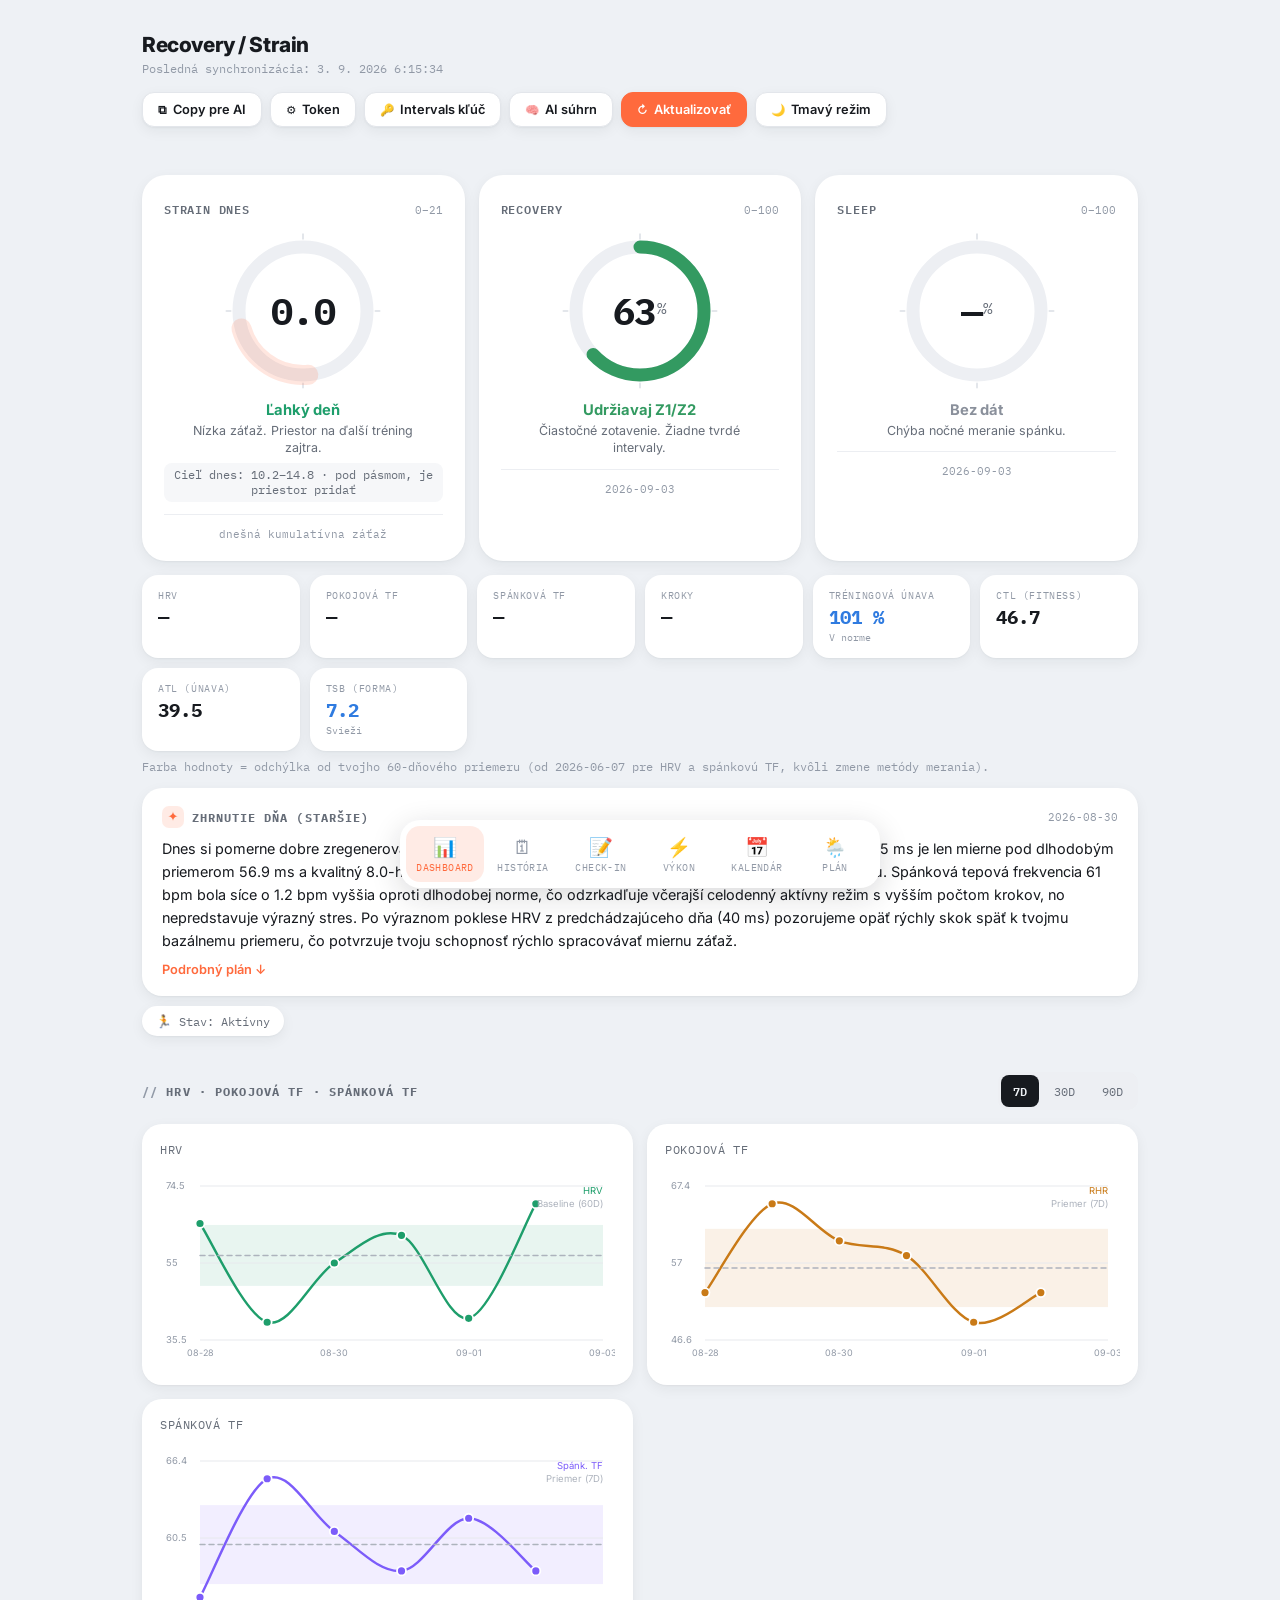
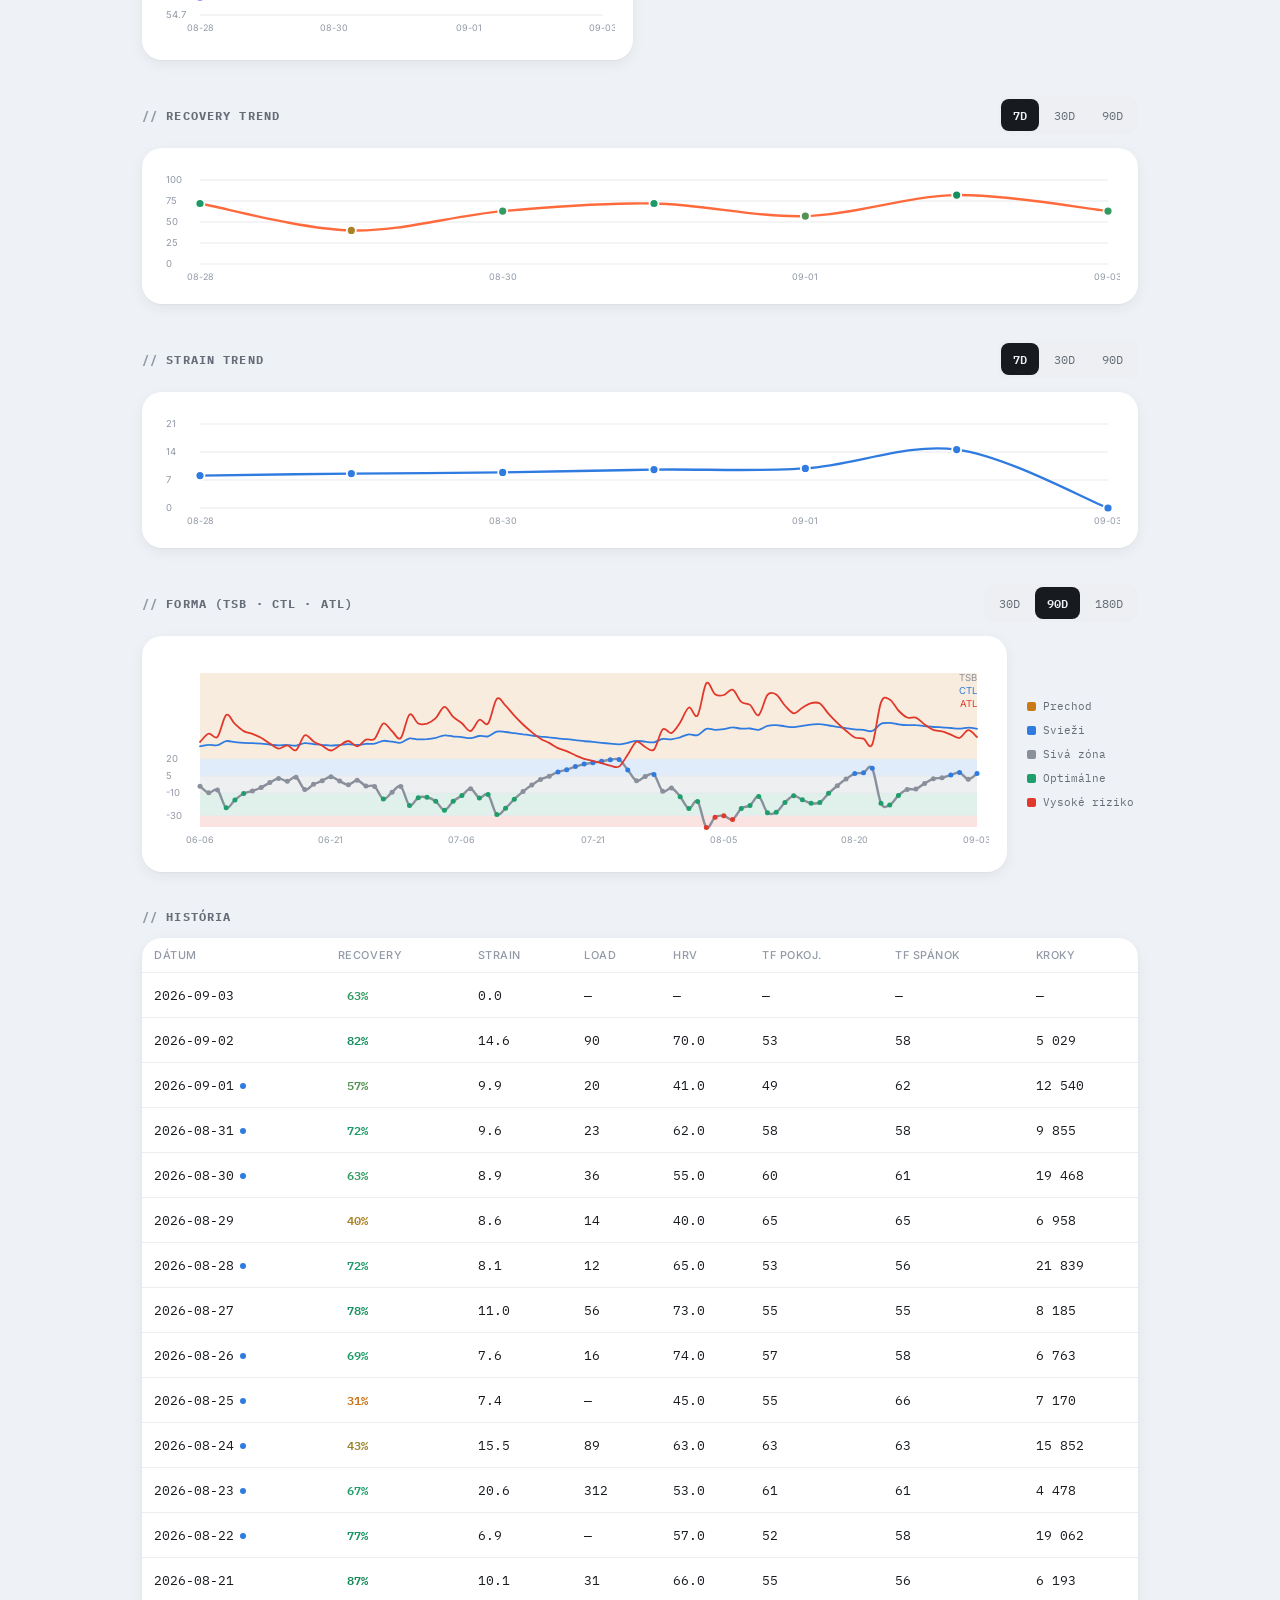
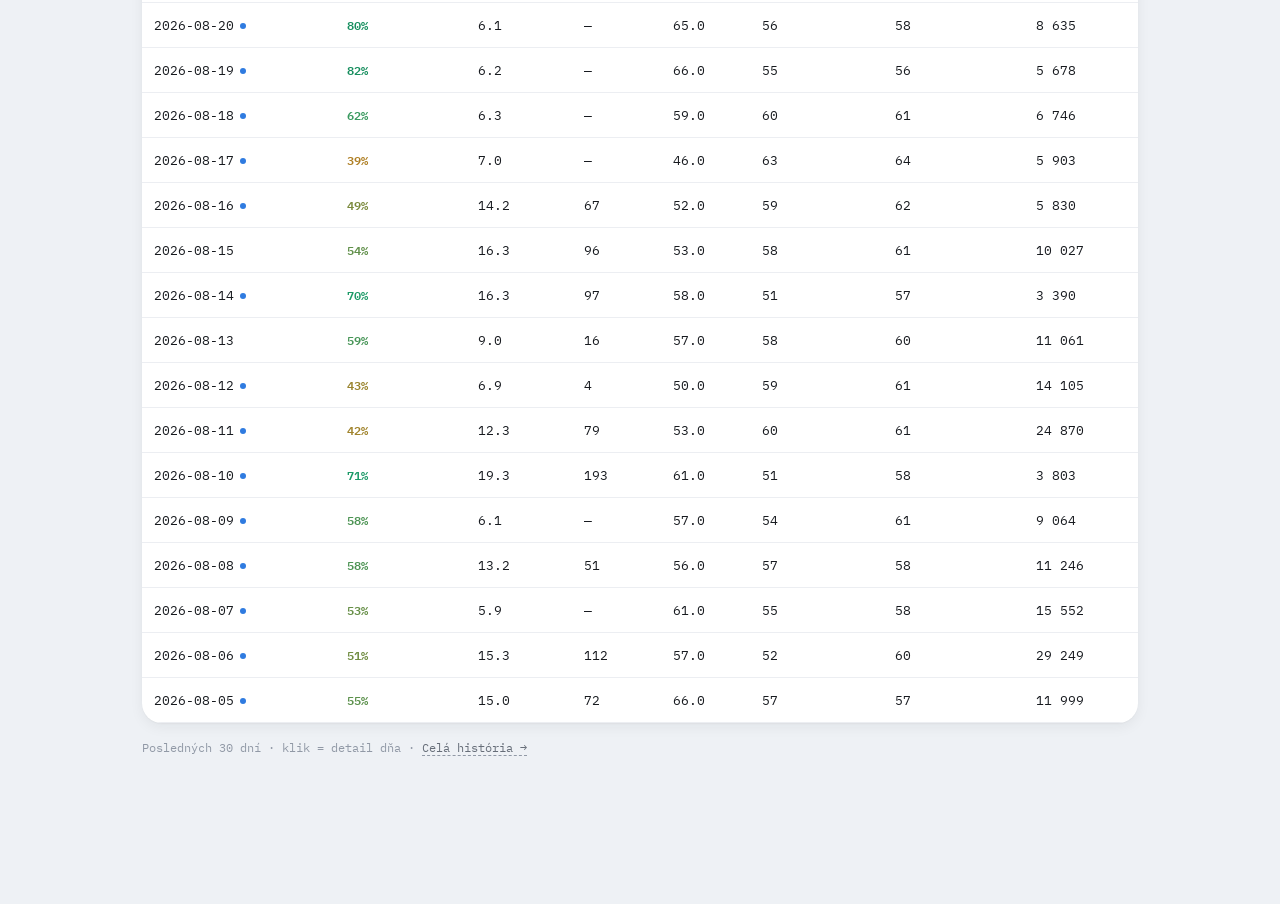
==== commit 3ec26f58: "Add files via upload" ====
--- a/index.html
+++ b/index.html
@@ -609,27 +609,47 @@
 // (zapisuje sync.js, viď processHeartRateCsvs()). Len na info/zaujímavosť - ukazuje aj DOKEDY sú
 // dáta aktuálne, keďže Google Apps Script pushuje nový CSV export z telefónu len 1×/hod.
 function renderHrToday(intraday){
-  const card = document.getElementById('hr-today-card');
-  if(!intraday || !Array.isArray(intraday.points) || intraday.points.length < 2){
-    card.style.display = 'none';
-    return;
-  }
-  card.style.display = '';
-  const data = intraday.points.map(p => ({ date: (p.time||'').slice(0,5), hr: p.hr }));
-  drawChart('chart-hr-today', data, [{field:'hr', color:PALETTE.data, label:'Tep'}], {
-    minAtZero: true,
-    hideDots: true,
-    xLabel: d => d.date,
-    tooltipFormat: (field, val) => Math.round(val) + ' bpm',
-  });
-  const isToday = intraday.date === todayISO();
-  const lastT = (intraday.lastPointTime || '').slice(0,5);
-  const syncT = intraday.updatedAt ? new Date(intraday.updatedAt).toLocaleString('sk-SK') : '?';
-  document.getElementById('hr-today-caption').textContent =
-    `${isToday ? 'Dnes' : intraday.date} · dáta do ${lastT || '?'} · aktualizované ${syncT}`;
+  // OPRAVA 2.9.2026: táto funkcia sa volá HNEĎ na začiatku main(), pred nastavením "Posledná
+  // synchronizácia…" (sync-info) aj pred fallbackom na chybovú hlášku. Ak by čokoľvek v nej
+  // vyhodilo chybu (chýbajúci element v DOM kvôli nekompletnému/starému nasadeniu súboru,
+  // nečakaný tvar dát...), main() by sa zastavil TU a "načítavam…" by ostalo visieť navždy -
+  // presne toto Adam nahlásil 2.9.2026. Celá funkcia je preto zabalená v try/catch a v prípade
+  // problému kartu len potichu skryje namiesto toho, aby zhodila zvyšok dashboardu.
+  try{
+    const card = document.getElementById('hr-today-card');
+    if(!card) return; // starý/nekompletne nasadený index.html - element ešte neexistuje
+    if(!intraday || !Array.isArray(intraday.points) || intraday.points.length < 2){
+      card.style.display = 'none';
+      return;
+    }
+    card.style.display = '';
+    const data = intraday.points.map(p => ({ date: (p.time||'').slice(0,5), hr: p.hr }));
+    drawChart('chart-hr-today', data, [{field:'hr', color:PALETTE.data, label:'Tep'}], {
+      minAtZero: true,
+      hideDots: true,
+      xLabel: d => d.date,
+      tooltipFormat: (field, val) => Math.round(val) + ' bpm',
+    });
+    const isToday = intraday.date === todayISO();
+    const lastT = (intraday.lastPointTime || '').slice(0,5);
+    const syncT = intraday.updatedAt ? new Date(intraday.updatedAt).toLocaleString('sk-SK') : '?';
+    const caption = document.getElementById('hr-today-caption');
+    if(caption){
+      caption.textContent = `${isToday ? 'Dnes' : intraday.date} · dáta do ${lastT || '?'} · aktualizované ${syncT}`;
+    }
+  }catch(e){
+    console.warn('renderHrToday zlyhalo, karta sa skrýva (nemá to zhodiť zvyšok dashboardu):', e);
+    const card = document.getElementById('hr-today-card');
+    if(card) card.style.display = 'none';
+  }
 }
 
 async function main(){
+ // OPRAVA 2.9.2026: celé telo main() je teraz v try/catch. Predtým chyba KDEKOĽVEK v main() (nová
+ // karta s tepom, budúca zmena...) nechala "načítavam…" v hlavičke navždy visieť, lebo nič za ňou
+ // sa už nespustilo. Teraz sa loading stav VŽDY nejako uzavrie - buď normálne, alebo viditeľnou
+ // chybovou hláškou (namiesto tichého zamrznutia bez akejkoľvek indikácie, čo sa deje).
+ try{
   const [history, daily, sync, actHistory, actDaily, aiSummary, dayNotes, hrStrainByDate, hrIntraday] = await Promise.all([
     loadJson(HISTORY_URL), loadJson(DAILY_URL), loadJson(SYNC_URL),
     loadJson(ACT_HISTORY_URL), loadJson(ACT_DAILY_URL), loadJson(AI_SUMMARY_URL),
@@ -665,6 +685,15 @@
   LATEST_BASELINE = latestBaseline;
   STEPS_BASELINE_BY_DATE = stepsBaselineByDate;
   render(results, activities, aiSummary);
+ }catch(e){
+   console.error('main() zlyhalo:', e);
+   const syncInfo = document.getElementById('sync-info');
+   if(syncInfo) syncInfo.textContent = '⚠️ Chyba načítania (' + e.message + ')';
+   const loadingEl = document.getElementById('loading');
+   if(loadingEl) loadingEl.style.display = 'none';
+   const errEl = document.getElementById('err');
+   if(errEl) errEl.textContent = 'Nastala chyba pri načítaní dashboardu: ' + e.message + ' (detaily v konzole prehliadača).';
+ }
 }
 
 // AI súhrn dňa (Gemini, generovaný v sync.js) - textContent (nie innerHTML), takže nepotrebuje
